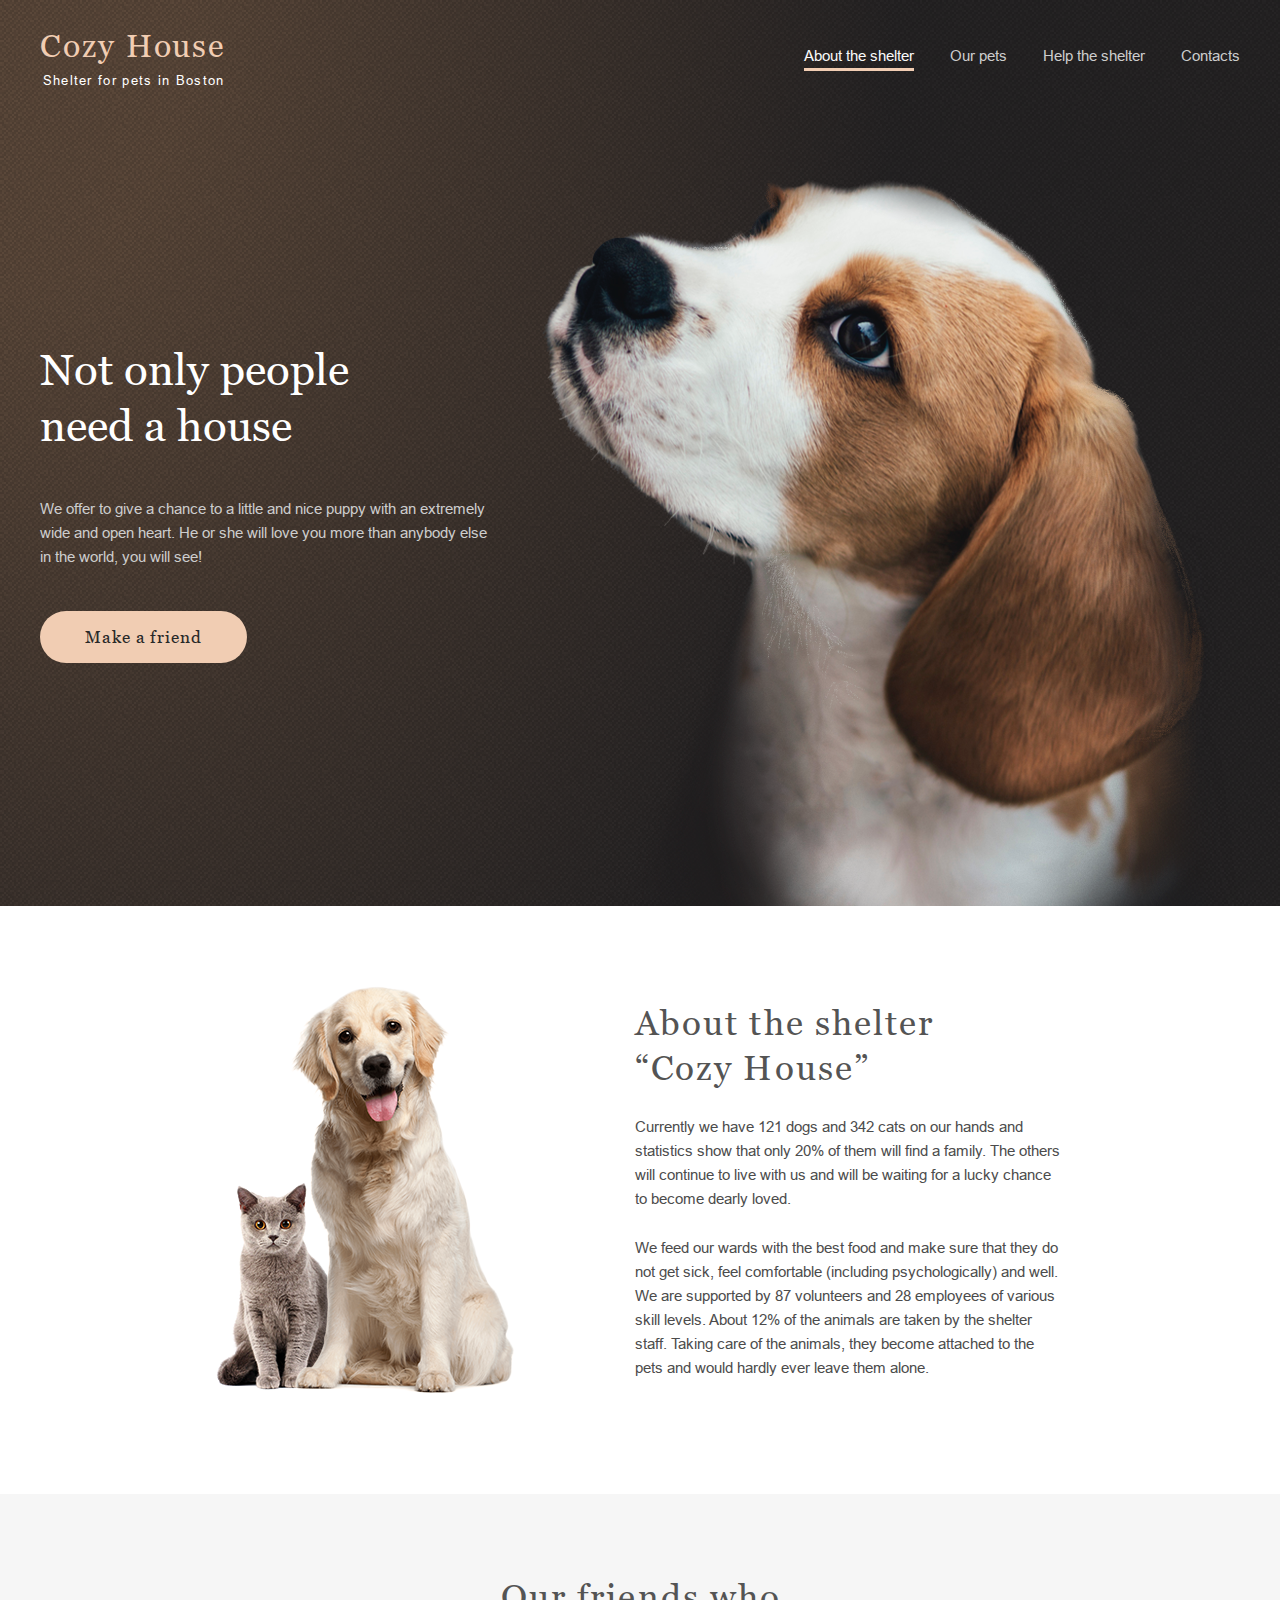
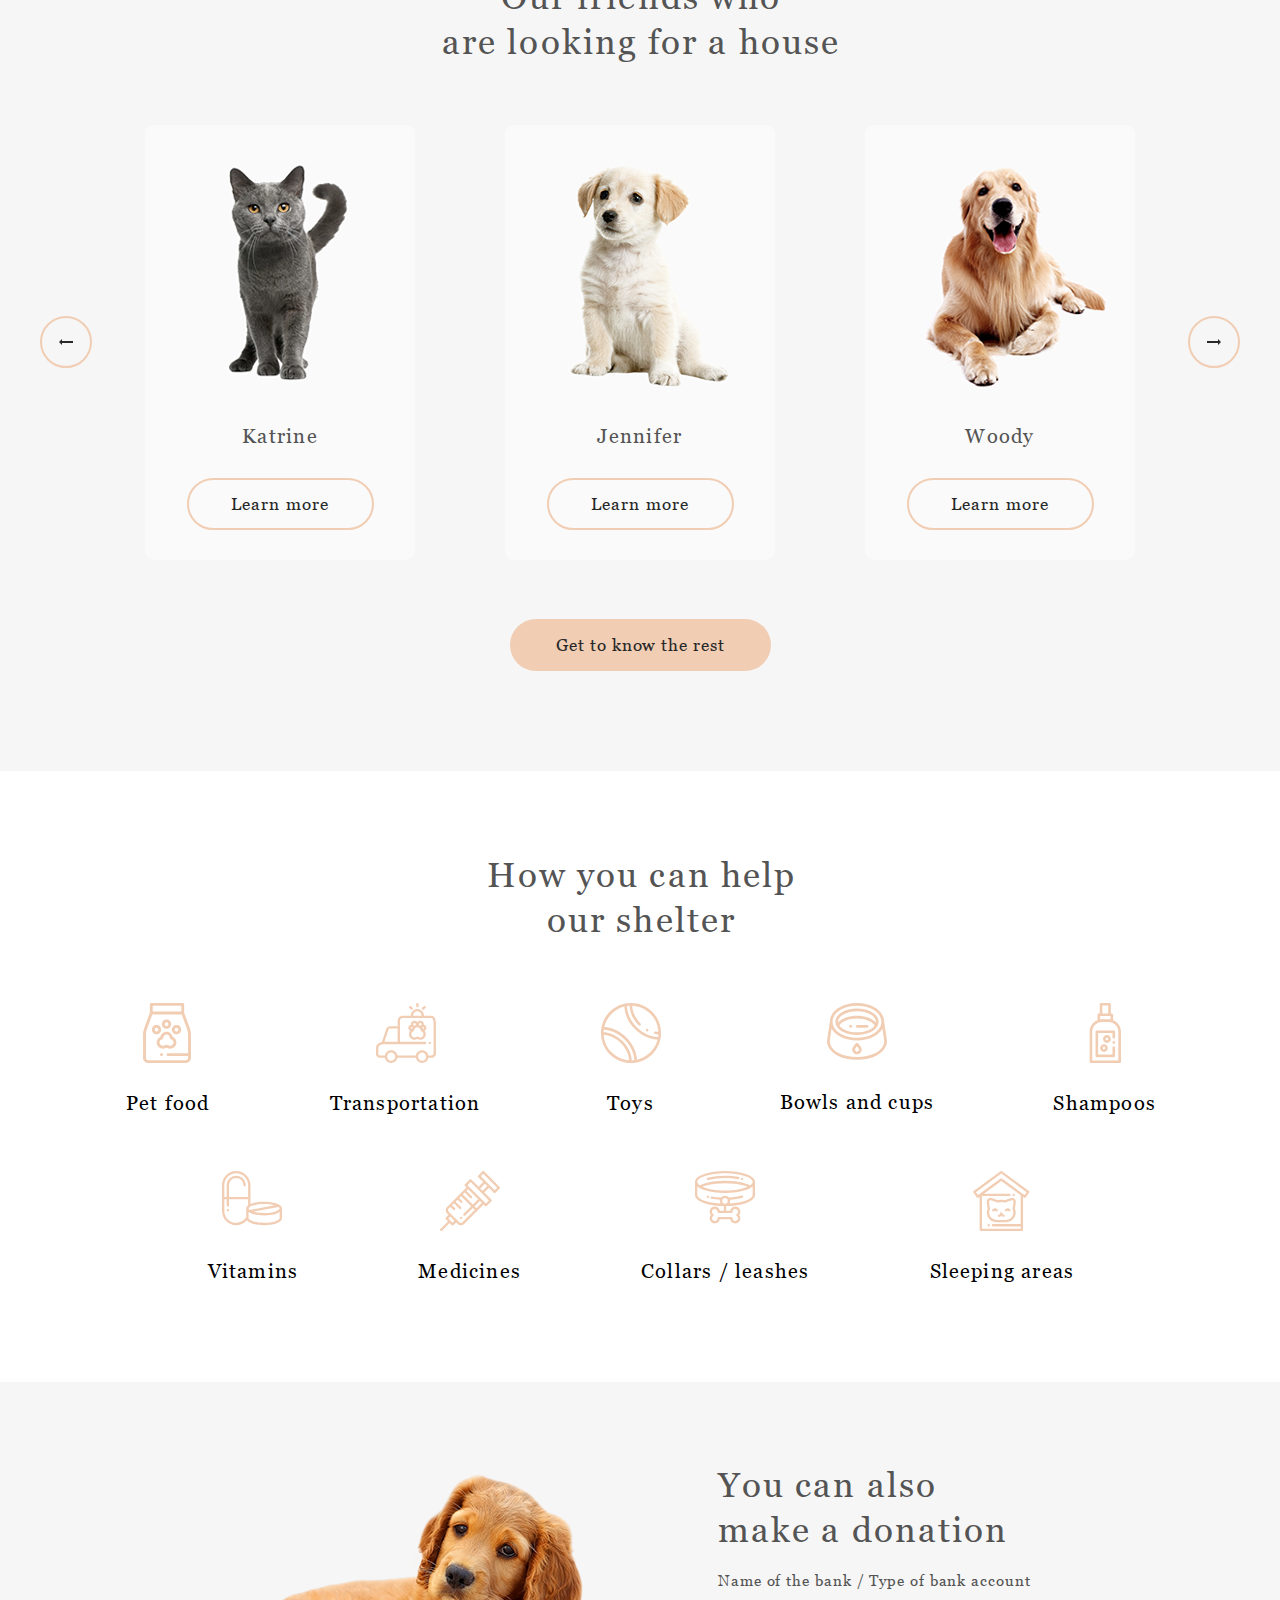
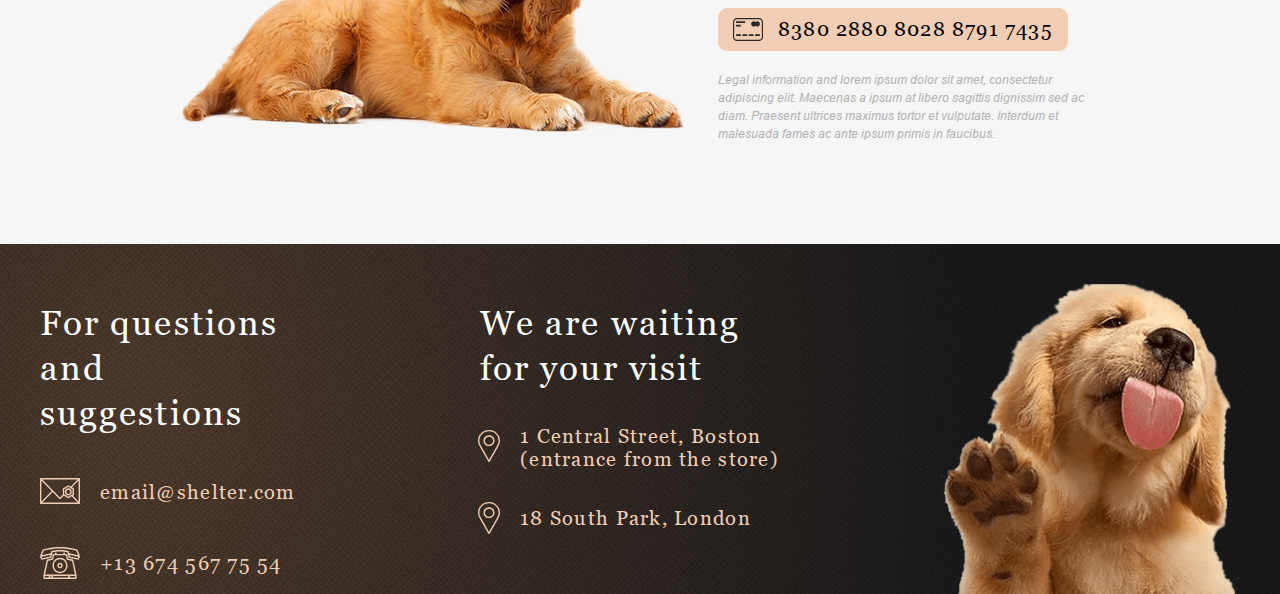
==== shelter/index.html @ 6c432275 "feat: add HTML and Css of two pages" ====
<!DOCTYPE html>
<html lang="en">

<head>
  <meta charset="UTF-8">
  <meta http-equiv="X-UA-Compatible" content="IE=edge">
  <meta name="viewport" content="width=device-width, initial-scale=1.0">
  <link rel="stylesheet" href="./assets/style/normalize.css">
  <link rel="stylesheet" href="./assets/style/style.css">
  <link rel="icon" href="./assets/image/favicon/mood.png">
  <title>Shelter</title>
</head>

<body class="body">
  <header class="header">
    <div class="header-top container">
      <div class="header-logo">
        <h1 class="header-logo__title">Cozy House</h1>
        <p class="header-logo__subtitle">Shelter for pets in Boston</p>
      </div>
      <nav class="navigate">
        <ul class="nav-list">
          <li class="nav-list__item nav-list__item_active"><a href="">About the shelter</a></li>
          <li class="nav-list__item"><a href="./pages/Pets/pets.html">Our pets</a></li>
          <li class="nav-list__item"><a href="#helpTheShelter">Help the shelter</a></li>
          <li class="nav-list__item"><a href="#contacts">Contacts</a></li>
        </ul>
      </nav>
    </div>
    <div class="header-bottom not-only container">
      <div class="not-only__column">
        <h2 class="not-only__title">Not only people need a house</h2>
        <p class="not-only__info">We offer to give a chance to a little and nice puppy with an extremely wide and
          open heart. He or she will love you more than anybody else in the world, you will see!</p>
        <a class="not-only__bnt btn" href="#ourPets">Make a friend</a>
      </div>
      <img class="not-only__img" src="./assets/image/mainPage/start-screen-puppy.png" alt="Сute pet">
    </div>
  </header>
  <main class="main">
    <section class="about" id="aboutTheShelter">
      <div class="about-row container">
        <img class="about__img" src="./assets/image/mainPage/about-pets.png" alt="About pets">
        <div class="about__column">
          <h2 class="about__title title">About the shelter “Cozy House”</h2>
          <p class="about__description">Currently we have 121 dogs and 342 cats on our hands and statistics show that
            only 20% of them will find a family. The others will continue to live with us and will be waiting for a
            lucky
            chance to become dearly loved.</p>
          <p class="about__description">We feed our wards with the best food and make sure that they do not get
            sick, feel comfortable (including psychologically) and well. We are supported by 87 volunteers and 28
            employees of various skill levels. About 12% of the animals are taken by the shelter staff. Taking care of
            the
            animals, they become attached to the pets and would hardly ever leave them alone.</p>
        </div>
      </div>

    </section>
    <section class="our-friends" id="ourPets">
      <div class="our-friends-row container">
        <h2 class="our-friends__title title">Our friends who<br> are looking for a house</h2>
        <button class="slide-prev slider-icon"></button>
        <button class="slide-next slider-icon"></button>
        <ul class="our-friends-list">
          <li class="our-friends-item">
            <img class="our-friends-item__img" src="./assets/image/mainPage/pets-katrine.png" alt="Katrine">
            <h3 class="our-friends-item__name">Katrine</h3>
            <button class="our-friends-btn button">Learn more</button>
          </li>
          <li class="our-friends-item">
            <img class="our-friends-item__img" src="./assets/image/mainPage/pets-jennifer.png" alt="Jennifer">
            <h3 class="our-friends-item__name">Jennifer</h3>
            <button class="our-friends-btn button">Learn more</button>
          </li>
          <li class="our-friends-item">
            <img class="our-friends-item__img" src="./assets/image/mainPage/pets-woody.png" alt="Woody">
            <h3 class="our-friends-item__name">Woody</h3>
            <button class="our-friends-btn button">Learn more</button>
          </li>
        </ul>
        <a href="./pages/Pets/pets.html" class="our-friends__more btn">Get to know the rest</a>
      </div>

    </section>
    <section class="help" id="helpTheShelter">
      <div class="help-row container">
        <h2 class="help__title title">How you can help<br>our shelter</h2>
        <ul class="help-list">
          <li class="help-list__item">
            <img class="help-item__img" src="./assets/image/mainPage/Vector.svg" alt="Pet food">
            <p class="help-item__subtitle">Pet food</p>
          </li>
          <li class="help-list__item">
            <img class="help-item__img" src="./assets/image/mainPage/transportation.svg" alt="Transportatio">
            <p class="help-item__subtitle">Transportation</p>
          </li>
          <li class="help-list__item">
            <img class="help-item__img" src="./assets/image/mainPage/toys.svg" alt="Toys">
            <p class="help-item__subtitle">Toys</p>
          </li>
          <li class="help-list__item">
            <img class="help-item__img" src="./assets/image/mainPage/bowls-and-cups.svg" alt="Bowls and cups">
            <p class="help-item__subtitle">Bowls and cups</p>
          </li>
          <li class="help-list__item">
            <img class="help-item__img" src="./assets/image/mainPage/shampoos.svg" alt="Shampoos">
            <p class="help-item__subtitle">Shampoos</p>
          </li>
          <li class="help-list__item">
            <img class="help-item__img" src="./assets/image/mainPage/vitamins.svg" alt="Vitamins">
            <p class="help-item__subtitle">Vitamins</p>
          </li>
          <li class="help-list__item">
            <img class="help-item__img" src="./assets/image/mainPage/medicines.svg" alt="Medicines">
            <p class="help-item__subtitle">Medicines</p>
          </li>
          <li class="help-list__item">
            <img class="help-item__img" src="./assets/image/mainPage/collars-or-leashes.svg" alt="Collars/leashes">
            <p class="help-item__subtitle">Collars / leashes</p>
          </li>
          <li class="help-list__item">
            <img class="help-item__img" src="./assets/image/mainPage/sleeping-area.svg" alt="Sleeping areas">
            <p class="help-item__subtitle">Sleeping areas</p>
          </li>
        </ul>
      </div>
    </section>

    <section class="in-addition">
      <div class="in-addition-row container">
        <img class="in-addition__img" src="./assets/image/mainPage/donation-dog.png" alt="donation-dog">
        <div class="in-addition__info">
          <h2 class="in-addition__title title">You can also make a donation</h2>
          <p class="in-addition__bank">Name of the bank / Type of bank account</p>
          <a class="in-addition__account" href="#">
            <p>8380 2880 8028 8791 7435</p>
          </a>
          <p class="in-addition__description">Legal information and lorem ipsum dolor sit amet, consectetur adipiscing
            elit. Maecenas a ipsum at libero sagittis dignissim sed ac diam. Praesent ultrices maximus tortor et
            vulputate. Interdum et malesuada fames ac ante ipsum primis in faucibus.</p>
        </div>
      </div>

    </section>
  </main>

  <footer class="footer" id="contacts">
    <div class="footer-row container">
      <div class="footer-connect">
        <h3 class="footer-connect__title title">For questions and suggestions</h3>
        <ul class="footer-connect-list">
          <li class="footer-connect__item item__email"><a class="footer-item__link"
              href="mailto:email@shelter.com"><span>email@shelter.com</span></a></li>
          <li class="footer-connect__item item__phone"><span><a class="footer-item__link" href="tel:+136745677554">+13
                674 567 75 54</a></span></li>
        </ul>
      </div>
      <div class="footer-adress">
        <h3 class="footer-adress__title title">We are waiting for your visit</h3>
        <ul class="footer-adress-list">
          <li class="footer-adress__item item__location1"><a class="footer-item__link" target="_blank"
              href="https://goo.gl/maps/pgcgBsENmw3ca4GA7"><span>1 Central Street, Boston (entrance from the
                store)</span></a></li>
          <li class="footer-adress__item item__location2"><a class="footer-item__link" target="_blank"
              href="https://goo.gl/maps/L9sHv5EYtVtk8thS8"><span>18 South
                Park, London</span></a></li>
        </ul>
      </div>
      <img class="footer-img" src="./assets/image/mainPage/footer-puppy.png" alt="footer-puppy">
    </div>

    <script src="./index.js"></script>

  </footer>

</body>

</html>
---- shelter/assets/style/style.css ----
@font-face {
  font-family: 'Arial';
  src: url('./../fonts/arial/Arial-ItalicMT.woff2') format('woff2'),
    url('./../fonts/arial/Arial-ItalicMT.woff') format('woff');
  font-weight: normal;
  font-style: italic;
}

@font-face {
  font-family: 'Arial';
  src: url('./../fonts/arial/ArialMT.woff2') format('woff2'),
    url('./../fonts/arial/ArialMT.woff') format('woff');
  font-weight: normal;
  font-style: normal;
}

@font-face {
  font-family: 'Georgia';
  src: url('./../fonts/georgia/Georgia-Italic.woff2') format('woff2'),
    url('./../fonts/georgia/Georgia-Italic.woff') format('woff');
  font-weight: normal;
  font-style: italic;
}

@font-face {
  font-family: 'Georgia';
  src: url('./../fonts/georgia/Georgia.woff2') format('woff2'),
    url('./../fonts/georgia/Georgia.woff') format('woff');
  font-weight: normal;
  font-style: normal;
}

:root {
  --color-primary: #F1CDB3;
  --color-primary-light: #FDDCC4;;
  --color-dark-s: #CDCDCD;
  --color-dark-m: #B2B2B2;
  --color-dark-l: #545454;
  --color-dark-xl: #4C4C4C;
  --color-dark-3xl: #292929;
  --color-light-l: #F6F6F6;
  --color-light-s: #FAFAFA;
  --color-light-xl: #FFFFFF;
}

html {
  scroll-behavior: smooth;
}

/* BODY ----------------------------------------------------------------------------------------*/

.body {
  min-height: 100vh;
  display: flex;
  flex-direction: column;
  font-family: 'Georgia';
  font-size: 0.938rem;
}

.container {
  max-width: 1280px;
  margin: 0 auto;
}

/* HEADER ----------------------------------------------------------------------------------------*/

.header {
  background: url('./../image/mainPage/noise_transparent@2x.png'),
    radial-gradient(100% 215.42% at 0% 0%, #5b483a 15%, #262425 70%);

}

.header-top {
  padding: 30px 40px;
  display: flex;
  justify-content: space-between;
  align-items: center;
}

.header-logo {
  display: flex;
  flex-direction: column;
  align-items: center;
}

.header-logo__title {
  color: var(--color-primary);
  font-size: 2rem;
  letter-spacing: 0.06em;
}

.header-logo__subtitle {
  color: var(--color-light-xl);
  font-family: 'Arial';
  font-size: 0.813rem;
  line-height: 0.94rem;
  letter-spacing: 0.1em;
  margin-top: 11px;
  margin-left: 2px;
}

/* NAVIGATE ----------------------------------------------------------------------------------------*/

.nav-list {
  display: flex;
}

.nav-list__item {
  margin-top: -8px;
  font-family: 'Arial';
  margin-left: 36px;
}
.nav-list__item:first-child {
  margin-left: 0;
}

.nav-list__item a{
  padding: 8px 0 4px;
  cursor: pointer;
  color: var(--color-dark-s);
  transition: all 0.1s ease;
}

.nav-list__item a:hover{
  color: var(--color-light-s);
}
.nav-list__item a:active{
  color: var(--color-light-s);
  border-bottom: 3px solid var(--color-primary);
}

.nav-list__item_active a{
  cursor: default;
  color: var(--color-light-s);
  border-bottom: 3px solid var(--color-primary);
}

/* NOT ONLY --------------------------------------------------------------------- */

.header-bottom {
  display: flex;
  justify-content: space-between;
  margin-top: 60px;
  padding: 0 40px;
}

.not-only__column {
  margin-top: 164px;
}

.not-only__title {
  max-width: 310px;
  font-size: 2.75rem;
  line-height: 3.5rem;
  color: var(--color-light-xl);
}

.not-only__info {
  margin-top: 43px;
  max-width: 460px;
  font-family: 'Arial';
  font-size: 15px;
  line-height: 1.5rem;
  color: var(--color-dark-s);
}

.not-only__bnt {
  margin-top: 42px;
  width: 207px;
  height: 52px;
}

.btn {
  display: flex;
  justify-content: center;
  align-items: center;
  background: var(--color-primary);
  border-radius: 6.25rem;
  font-size: 1.063rem;
  line-height: 1.25rem;
  letter-spacing: 0.06rem;
  color: var(--color-dark-3xl);
  transition: all 0.5s ease;
}

.btn:hover{
  background: var(--color-primary-light);
}


.not-only__img {
  width: 58.2%;
  height: 100%;
}

/* MAIN ----------------------------------------------------------------------------------------*/

.main {
  flex: 1 1 auto;
}

/* ABOUT ----------------------------------------------------------------------------------------*/

.about-row{
  display: flex;
  justify-content: space-between;
  padding: 80px 215px 100px;
}

.about__img {
  height: 100%;
}

.about__title {
  margin-top: 15px;
  max-width: 370px;
}

.title {
  font-size: 2.188rem;
  line-height: 2.8rem;
  letter-spacing: 0.13rem;
  color: #545454;
}

.about__description {
  margin-top: 24px;
  max-width: 430px;
  font-family: 'Arial';
  line-height: 1.5rem;
  margin-bottom: 25px;
  color: var(--color-dark-xl);
}

.about__description:last-child {
  margin-bottom: 0;
}

/* OUR-FRIENDS ----------------------------------------------------------------------------------------*/

.our-friends {
  background-color: var(--color-light-l);
  padding-bottom: 100px;
}

.our-friends-row {
  position: relative;
}

.our-friends__title {
  text-align: center;
  max-width: 404px;
  margin: 0 auto;
  padding-top: 81px;
  padding-left: 2px;
}

.slider-icon {
  position: absolute;
  top: 54.3%;
  border: 2px solid var(--color-primary);
  border-radius: 100px;
  background-color: transparent;
  width: 52px;
  height: 52px;
  transition: all 0.3s ease;
}

.slider-icon:hover {
  border: 2px solid var(--color-primary-light);;
  background-color: var(--color-primary-light);
}

.slide-prev::before,
.slide-next::before {
  content: "";
  position: absolute;
  top: 21px;
  left: 17px;
  width: 14px;
  height: 6px;
  background-image: url("./../image/mainPage/Arrow.svg");
}

.slide-prev::before{
  transform: rotate(180deg);
}

.slide-prev {
  left: 40px;
}

.slide-next {
  right: 40px;
}

.our-friends-list {
  display: flex;
  justify-content: space-between;
  padding: 0 145px;
  margin-top: 60px;
}

.our-friends-item {
  display: flex;
  flex-direction: column;
  align-items: center;
  justify-content: space-between;
  padding-bottom: 30px;
  width: 270px;
  height: 435px;
  background-color: var(--color-light-s);
  border-radius: 9px;
  cursor: pointer;
}

.our-friends-item:hover{
  background-color: var(--color-light-xl);
  box-shadow: 0px 2px 35px 14px rgba(13, 13, 13, 0.04);
}

.our-friends-item:hover .our-friends-btn {
  background-color: var(--color-primary-light);
  border: 2px solid var(--color-primary-light);
}

.our-friends-item__name {
  margin: 30px 0 31px 0;
  font-size: 1.25rem;
  line-height: 1.4rem;
  letter-spacing: 0.08rem;
  color: var(--color-dark-l);
}

.our-friends-btn {
  width: 187px;
  height: 52px;
  font-size: 1.063rem;
  line-height: 1.4rem;
  background-color: var(--color-light-s);
  border-radius: 6.25rem;
  letter-spacing: 0.06em;
  border: 2px solid var(--color-primary);
  color: #292929;
  transition: all 0.5s ease;
}

.our-friends__more {
  width: 261px;
  height: 52px;
  padding-left: 1px;
  margin: 59px auto 0;
}

/* HELP ----------------------------------------------------------------------------------------*/

.help {
  padding: 82px 0 98px;
}
.help-row {
  display: flex;
  flex-direction: column;
  align-items: center;
}
.help__title {
  padding-left: 3px;
  text-align: center;
}

.help-list {
  margin-top: 60px;
  max-width: 1032px;
  height: 281px;
  display: flex;
  flex-wrap: wrap;
  justify-content: center;
  row-gap: 55px;
  column-gap: 120px;
}

.help-list__item {
  display: flex;
  flex-direction: column;
  align-items: center;
}

.help-item__subtitle {
  margin-top: 31px;
  font-size: 1.25rem;
  line-height: 1.15rem;
  letter-spacing: 0.06em;
}

.help-list__item:nth-child(1) .help-item__subtitle {
  padding-left: 2px;
}
.help-list__item:nth-child(4) .help-item__subtitle {
  margin-left: -1px;
  margin-top: 33px;
}
.help-list__item:nth-child(5) .help-item__subtitle {
  margin-left: -1px;
}
.help-list__item:nth-child(6) .help-item__subtitle {
  padding-left: 2px;
  margin-top: 36px;
}
.help-list__item:nth-child(8) .help-item__subtitle {
  padding-left: 0px;
  margin-top: 38px;
}

/* IN-ADDITION ----------------------------------------------------------------------------------------*/

.in-addition {
  background-color: #F6F6F6;
}

.in-addition-row{
  display: flex;
  justify-content: space-between;
  padding: 81px 182px 101px;
}

.in-addition__img {
  width: 505px;
  height: 261px;
  margin-top: 10px;
}

.in-addition__info {
  max-width: 380px;
  color: var(--color-dark-l);
}

.in-addition__title {
  max-width: 300px;
  line-height: 2.81rem;
  margin-bottom: 20px;
}

.in-addition__bank {
  line-height: 1.04rem;
  letter-spacing: 0.057rem;
  margin-bottom: 19px;
}

.in-addition__account {
  position: relative;
  display: inline-block;
  padding: 10px 15px 10px 60px;
  background-color: var(--color-primary);
  font-size: 1.25rem;
  line-height: 1.45rem;
  letter-spacing: 0.075rem;
  border-radius: 0.563rem;
  margin-bottom: 20px;
}

.in-addition__account::before{
  content: "";
  position: absolute;
  top: 10px;
  left: 15px;
  width: 30px;
  height: 23px;
  background-image: url("./../image/mainPage/credit-card.svg");
}

.in-addition__description {
  color: var(--color-dark-m);
  font-family: 'Arial';
  font-style: italic;
  font-size: 0.75rem;
  line-height: 1.125rem;
}

/* FOOTER ----------------------------------------------------------------------------------------*/

.footer {
  background: url('./../image/mainPage/noise_transparent@2x.png'), radial-gradient(110.57% 538.64% at 10.73% 50%, #513D2F 0%, #1A1A1C 60%), #211F20;
}

.footer-row {
  display: flex;
  justify-content: space-between;
  padding: 40px 40px 0 40px;
}

.footer-connect {
  padding-top: 17px;
}

.footer-connect__title{
  max-width: 278px;
  color: var(--color-light-xl);
}

.footer-connect-list{
  margin-top: 45px;
}
.footer-connect__item{
  margin-bottom: 48px;
}
.footer-connect__item:last-child{
  margin-bottom: 0px;
}
.footer-item__link{
  font-size: 1.25rem;
  line-height: 115%;
  line-height: 1.438rem;
  letter-spacing: 0.08rem;
  color: var(--color-primary);
}
.item__email a,
.item__phone a{
  position: relative;
  padding-left: 60px;
  margin-bottom: 45px;
}

.item__email a::before,
.item__phone a::before {
  content: "";
  position: absolute;
  width: 40px;
}

.item__email a::before{
  top: -3px;
  left: 0;
  background-image: url("./../image/mainPage/mail.svg");
  height: 26px;
}
.item__phone a::before{
  top: -5px;
  left: 0;
  background-image: url("./../image/mainPage/phone.svg");
  height: 32px;
}

.footer-adress {
  padding-left: 4px;
  padding-top: 17px;
}

.footer-adress__title{
  color: var(--color-light-xl);
  max-width: 270px;
}

.footer-adress-list{
  margin-top: 34px;
}

.footer-adress-list li {
  margin-bottom: 36px;
}

.footer-adress-list li:last-child {
  margin-bottom: 0px;
}

.footer-adress__item a{
  position: relative;
}

.footer-adress__item a span{
  display: inline-block;
  max-width: 302px;
  padding-left: 40px;
}

.item__location1 a::before,
.item__location2 a::before {
  content: "";
  position: absolute;
  background-image: url("./../image/mainPage/pin.svg");
  width: 22px;
  height: 32px;
}

.item__location1 a::before{
  top: -18px;
  left: -2px;
}
.item__location2 a::before{
  top: -5px;
  left: -2px;
}
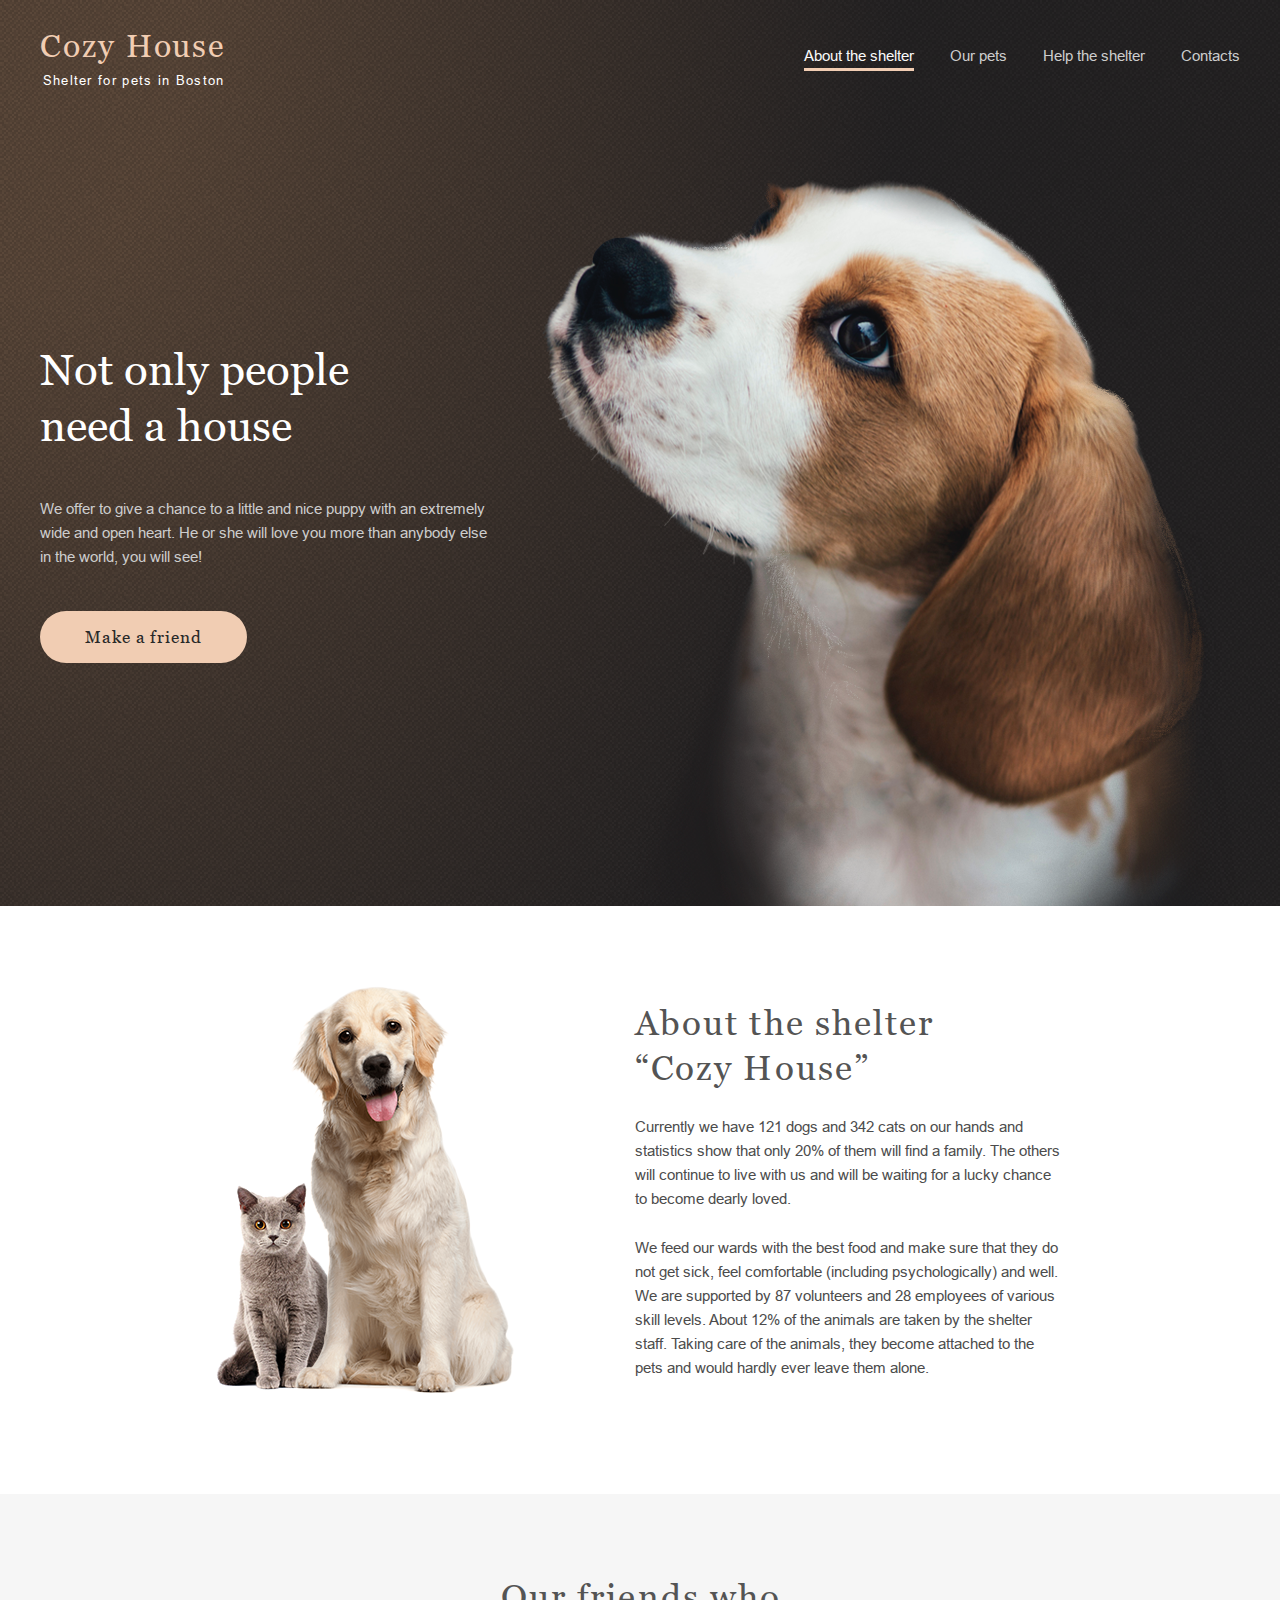
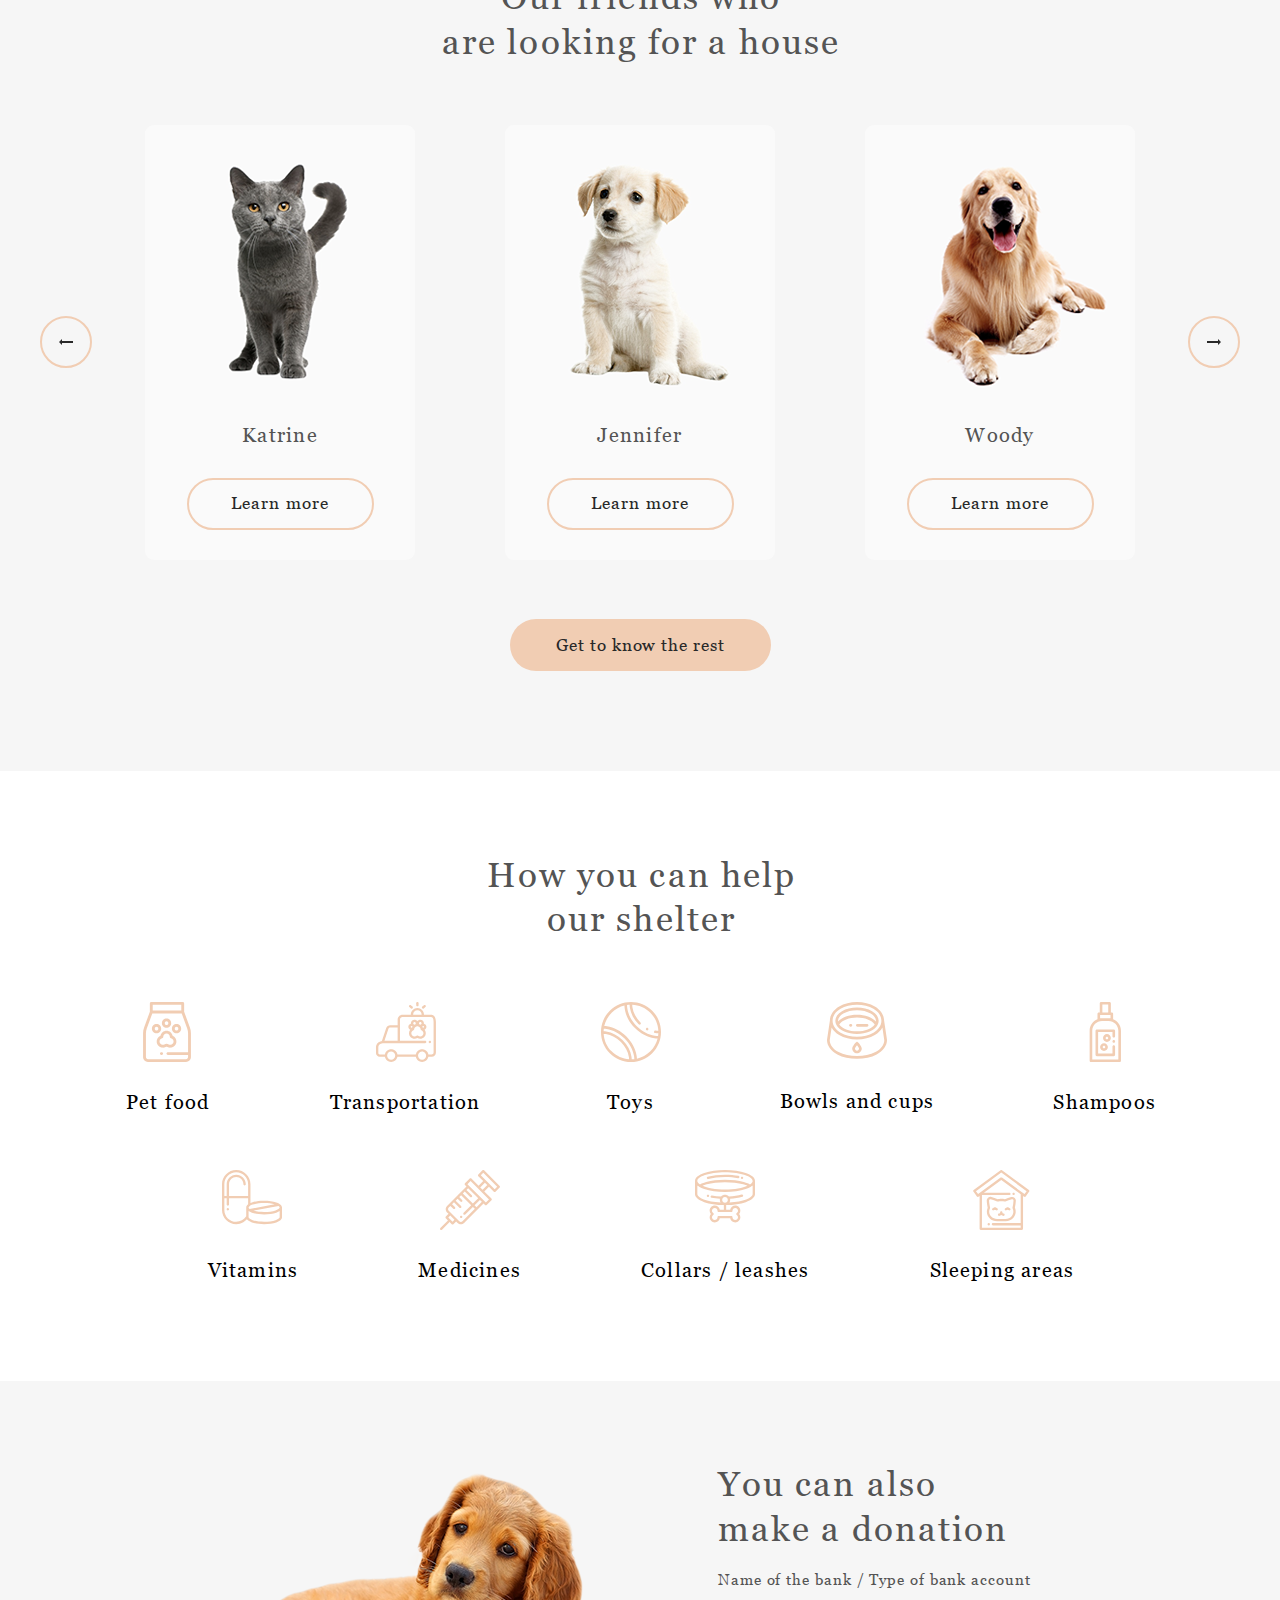
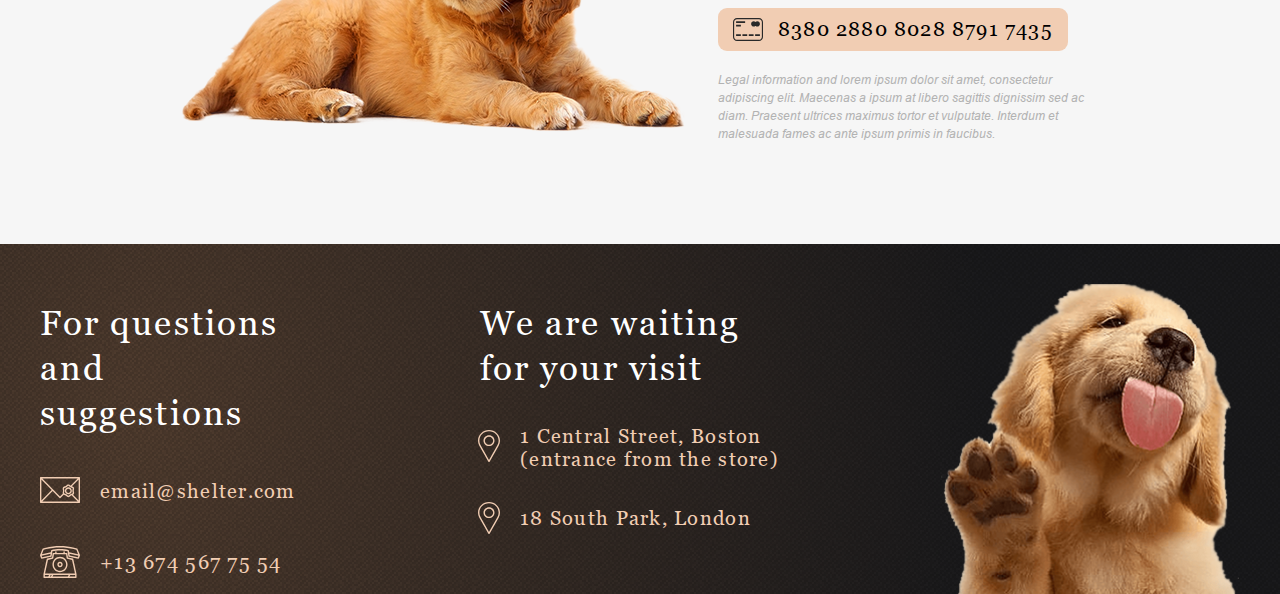
==== commit 98135fce: "fix: correct img, create img adaptive" ====
--- a/shelter/index.html
+++ b/shelter/index.html
@@ -34,13 +34,17 @@
           open heart. He or she will love you more than anybody else in the world, you will see!</p>
         <a class="not-only__bnt btn" href="#ourPets">Make a friend</a>
       </div>
-      <img class="not-only__img" src="./assets/image/mainPage/start-screen-puppy.png" alt="Сute pet">
+      <div class="not-only__img">
+        <img src="./assets/image/mainPage/start-screen-puppy.png" alt="Сute pet">
+      </div>
     </div>
   </header>
   <main class="main">
     <section class="about" id="aboutTheShelter">
       <div class="about-row container">
-        <img class="about__img" src="./assets/image/mainPage/about-pets.png" alt="About pets">
+        <div class="about__img">
+          <img src="./assets/image/mainPage/about-pets.png" alt="About pets">
+        </div>
         <div class="about__column">
           <h2 class="about__title title">About the shelter “Cozy House”</h2>
           <p class="about__description">Currently we have 121 dogs and 342 cats on our hands and statistics show that
@@ -63,17 +67,23 @@
         <button class="slide-next slider-icon"></button>
         <ul class="our-friends-list">
           <li class="our-friends-item">
-            <img class="our-friends-item__img" src="./assets/image/mainPage/pets-katrine.png" alt="Katrine">
+            <div class="our-friends-item__img">
+              <img src="./assets/image/mainPage/pets-katrine.png" alt="Katrine">
+            </div>
             <h3 class="our-friends-item__name">Katrine</h3>
             <button class="our-friends-btn button">Learn more</button>
           </li>
           <li class="our-friends-item">
-            <img class="our-friends-item__img" src="./assets/image/mainPage/pets-jennifer.png" alt="Jennifer">
+            <div class="our-friends-item__img">
+              <img src="./assets/image/mainPage/pets-jennifer.png" alt="Jennifer">
+            </div>
             <h3 class="our-friends-item__name">Jennifer</h3>
             <button class="our-friends-btn button">Learn more</button>
           </li>
           <li class="our-friends-item">
-            <img class="our-friends-item__img" src="./assets/image/mainPage/pets-woody.png" alt="Woody">
+            <div class="our-friends-item__img">
+              <img src="./assets/image/mainPage/pets-woody.png" alt="Woody">
+            </div>
             <h3 class="our-friends-item__name">Woody</h3>
             <button class="our-friends-btn button">Learn more</button>
           </li>
@@ -128,7 +138,9 @@
 
     <section class="in-addition">
       <div class="in-addition-row container">
-        <img class="in-addition__img" src="./assets/image/mainPage/donation-dog.png" alt="donation-dog">
+        <div class="in-addition__img">
+          <img src="./assets/image/mainPage/donation-dog.png" alt="donation-dog">
+        </div>
         <div class="in-addition__info">
           <h2 class="in-addition__title title">You can also make a donation</h2>
           <p class="in-addition__bank">Name of the bank / Type of bank account</p>
@@ -166,7 +178,9 @@
                 Park, London</span></a></li>
         </ul>
       </div>
-      <img class="footer-img" src="./assets/image/mainPage/footer-puppy.png" alt="footer-puppy">
+      <div class="footer-img">
+        <img src="./assets/image/mainPage/footer-puppy.png" alt="footer-puppy">
+      </div>
     </div>
 
     <script src="./index.js"></script>
@@ -175,4 +189,4 @@
 
 </body>
 
-</html>+</html>
--- a/shelter/assets/style/style.css
+++ b/shelter/assets/style/style.css
@@ -32,7 +32,8 @@
 
 :root {
   --color-primary: #F1CDB3;
-  --color-primary-light: #FDDCC4;;
+  --color-primary-light: #FDDCC4;
+  ;
   --color-dark-s: #CDCDCD;
   --color-dark-m: #B2B2B2;
   --color-dark-l: #545454;
@@ -110,26 +111,28 @@
   font-family: 'Arial';
   margin-left: 36px;
 }
+
 .nav-list__item:first-child {
   margin-left: 0;
 }
 
-.nav-list__item a{
+.nav-list__item a {
   padding: 8px 0 4px;
   cursor: pointer;
   color: var(--color-dark-s);
   transition: all 0.1s ease;
 }
 
-.nav-list__item a:hover{
+.nav-list__item a:hover {
   color: var(--color-light-s);
 }
-.nav-list__item a:active{
+
+.nav-list__item a:active {
   color: var(--color-light-s);
   border-bottom: 3px solid var(--color-primary);
 }
 
-.nav-list__item_active a{
+.nav-list__item_active a {
   cursor: default;
   color: var(--color-light-s);
   border-bottom: 3px solid var(--color-primary);
@@ -183,15 +186,25 @@
   transition: all 0.5s ease;
 }
 
-.btn:hover{
+.btn:hover {
   background: var(--color-primary-light);
 }
 
-
 .not-only__img {
+  max-width: 698px;
+  max-height: 728px;
+}
+
+.not-only__img img {
+  width: 100%;
+  height: 100%;
+  object-fit: contain;
+}
+
+/* .not-only__img {
   width: 58.2%;
   height: 100%;
-}
+} */
 
 /* MAIN ----------------------------------------------------------------------------------------*/
 
@@ -201,15 +214,26 @@
 
 /* ABOUT ----------------------------------------------------------------------------------------*/
 
-.about-row{
+.about-row {
   display: flex;
   justify-content: space-between;
   padding: 80px 215px 100px;
 }
 
 .about__img {
+  max-width: 300px;
+  max-height: 408px;
+}
+
+.about__img img {
+  width: 100%;
   height: 100%;
-}
+  object-fit: contain;
+}
+
+/* .about__img {
+  height: 100%;
+} */
 
 .about__title {
   margin-top: 15px;
@@ -267,7 +291,8 @@
 }
 
 .slider-icon:hover {
-  border: 2px solid var(--color-primary-light);;
+  border: 2px solid var(--color-primary-light);
+  ;
   background-color: var(--color-primary-light);
 }
 
@@ -282,7 +307,7 @@
   background-image: url("./../image/mainPage/Arrow.svg");
 }
 
-.slide-prev::before{
+.slide-prev::before {
   transform: rotate(180deg);
 }
 
@@ -314,7 +339,7 @@
   cursor: pointer;
 }
 
-.our-friends-item:hover{
+.our-friends-item:hover {
   background-color: var(--color-light-xl);
   box-shadow: 0px 2px 35px 14px rgba(13, 13, 13, 0.04);
 }
@@ -322,6 +347,19 @@
 .our-friends-item:hover .our-friends-btn {
   background-color: var(--color-primary-light);
   border: 2px solid var(--color-primary-light);
+}
+
+.our-friends-item__img{
+  overflow: hidden;
+  width: 270px;
+  height: 270px;
+  border-radius: 9px 9px 0px 0px;
+}
+
+.our-friends-item__img img{
+  object-fit: cover;
+  width: 100%;
+  height: 100%;
 }
 
 .our-friends-item__name {
@@ -357,11 +395,13 @@
 .help {
   padding: 82px 0 98px;
 }
+
 .help-row {
   display: flex;
   flex-direction: column;
   align-items: center;
 }
+
 .help__title {
   padding-left: 3px;
   text-align: center;
@@ -394,17 +434,21 @@
 .help-list__item:nth-child(1) .help-item__subtitle {
   padding-left: 2px;
 }
+
 .help-list__item:nth-child(4) .help-item__subtitle {
   margin-left: -1px;
   margin-top: 33px;
 }
+
 .help-list__item:nth-child(5) .help-item__subtitle {
   margin-left: -1px;
 }
+
 .help-list__item:nth-child(6) .help-item__subtitle {
   padding-left: 2px;
   margin-top: 36px;
 }
+
 .help-list__item:nth-child(8) .help-item__subtitle {
   padding-left: 0px;
   margin-top: 38px;
@@ -416,16 +460,22 @@
   background-color: #F6F6F6;
 }
 
-.in-addition-row{
+.in-addition-row {
   display: flex;
   justify-content: space-between;
   padding: 81px 182px 101px;
 }
 
 .in-addition__img {
-  width: 505px;
-  height: 261px;
+  max-width: 505px;
+  max-height: 261px;
   margin-top: 10px;
+}
+
+.in-addition__img img {
+  width: 100%;
+  height: 100%;
+  object-fit: contain;
 }
 
 .in-addition__info {
@@ -457,7 +507,7 @@
   margin-bottom: 20px;
 }
 
-.in-addition__account::before{
+.in-addition__account::before {
   content: "";
   position: absolute;
   top: 10px;
@@ -491,29 +541,33 @@
   padding-top: 17px;
 }
 
-.footer-connect__title{
+.footer-connect__title {
   max-width: 278px;
   color: var(--color-light-xl);
 }
 
-.footer-connect-list{
+.footer-connect-list {
   margin-top: 45px;
 }
-.footer-connect__item{
+
+.footer-connect__item {
   margin-bottom: 48px;
 }
-.footer-connect__item:last-child{
+
+.footer-connect__item:last-child {
   margin-bottom: 0px;
 }
-.footer-item__link{
+
+.footer-item__link {
   font-size: 1.25rem;
   line-height: 115%;
   line-height: 1.438rem;
   letter-spacing: 0.08rem;
   color: var(--color-primary);
 }
+
 .item__email a,
-.item__phone a{
+.item__phone a {
   position: relative;
   padding-left: 60px;
   margin-bottom: 45px;
@@ -526,13 +580,14 @@
   width: 40px;
 }
 
-.item__email a::before{
+.item__email a::before {
   top: -3px;
   left: 0;
   background-image: url("./../image/mainPage/mail.svg");
   height: 26px;
 }
-.item__phone a::before{
+
+.item__phone a::before {
   top: -5px;
   left: 0;
   background-image: url("./../image/mainPage/phone.svg");
@@ -544,12 +599,12 @@
   padding-top: 17px;
 }
 
-.footer-adress__title{
+.footer-adress__title {
   color: var(--color-light-xl);
   max-width: 270px;
 }
 
-.footer-adress-list{
+.footer-adress-list {
   margin-top: 34px;
 }
 
@@ -561,11 +616,11 @@
   margin-bottom: 0px;
 }
 
-.footer-adress__item a{
+.footer-adress__item a {
   position: relative;
 }
 
-.footer-adress__item a span{
+.footer-adress__item a span {
   display: inline-block;
   max-width: 302px;
   padding-left: 40px;
@@ -580,12 +635,23 @@
   height: 32px;
 }
 
-.item__location1 a::before{
+.item__location1 a::before {
   top: -18px;
   left: -2px;
 }
-.item__location2 a::before{
+
+.item__location2 a::before {
   top: -5px;
   left: -2px;
 }
 
+.footer-img {
+  max-width: 300px;
+  max-height: 310px;
+}
+
+.footer-img img {
+  width: 100%;
+  height: 100%;
+  object-fit: contain;
+}
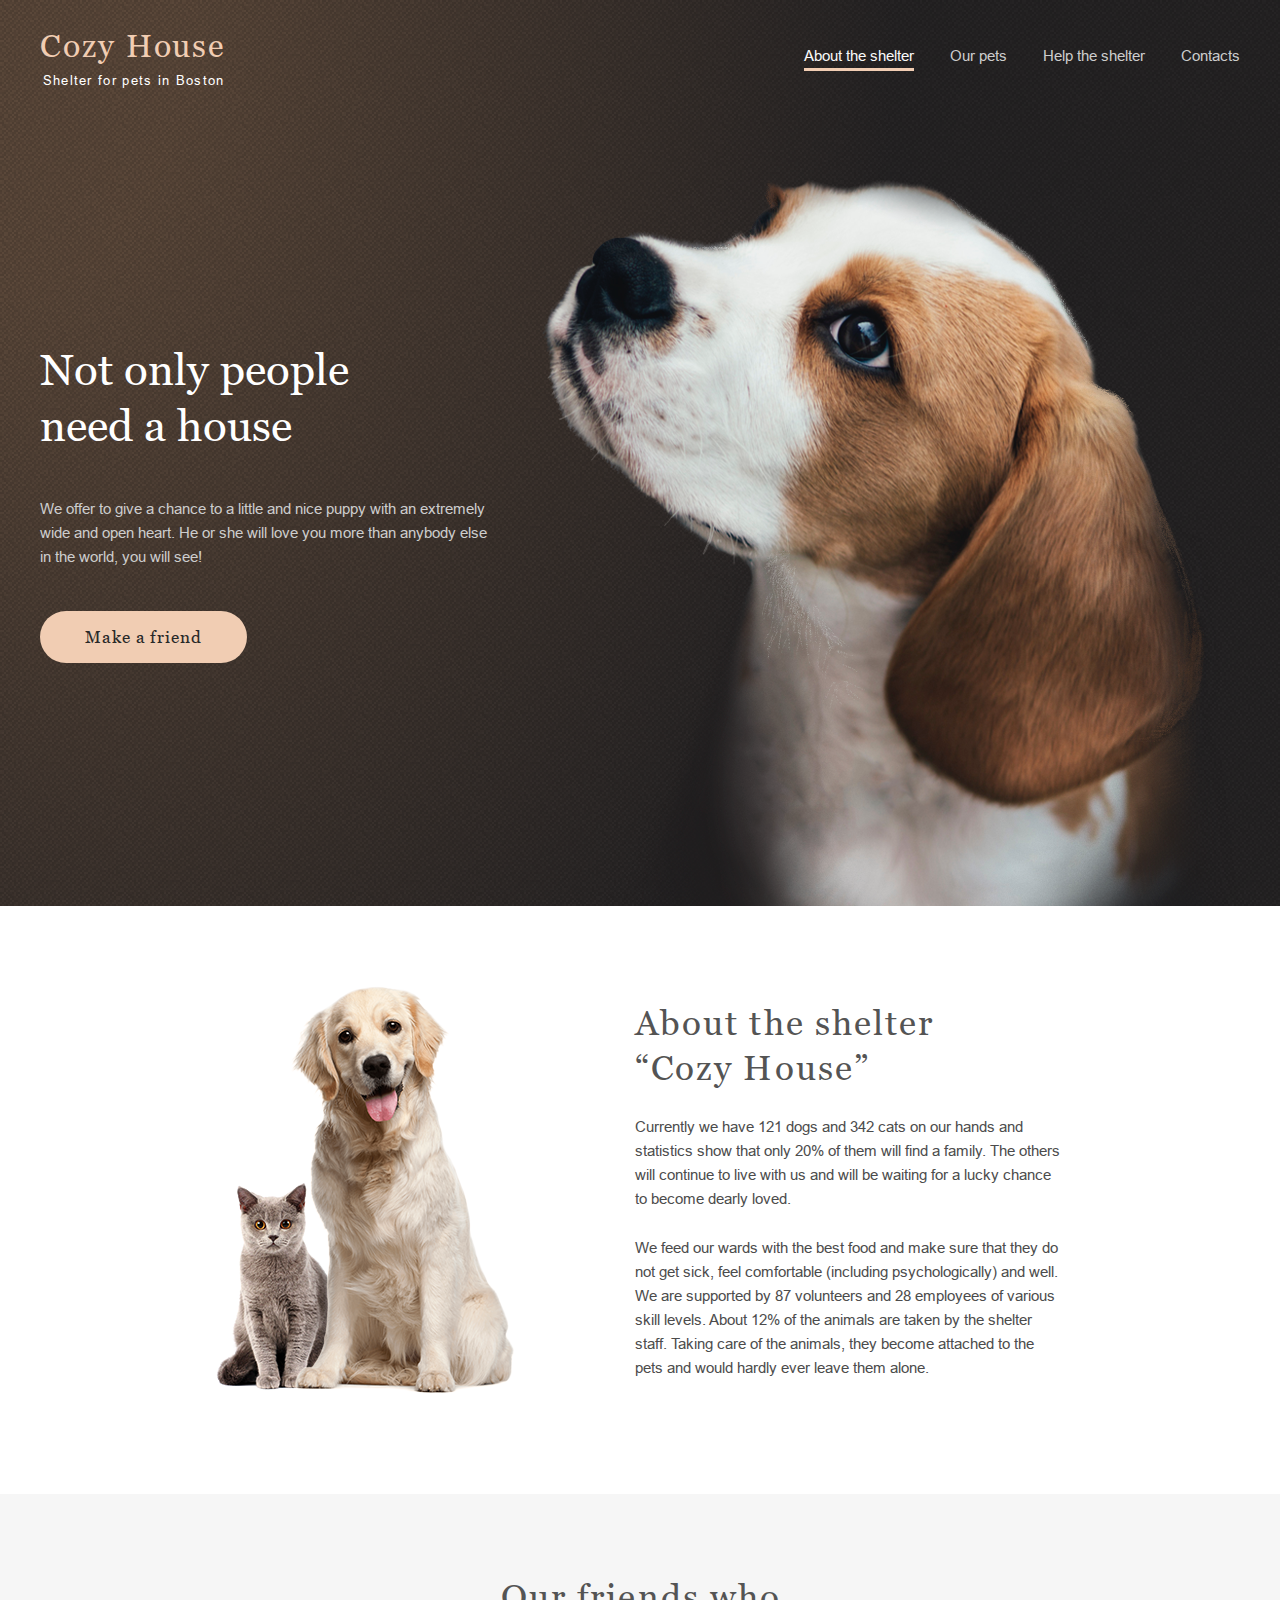
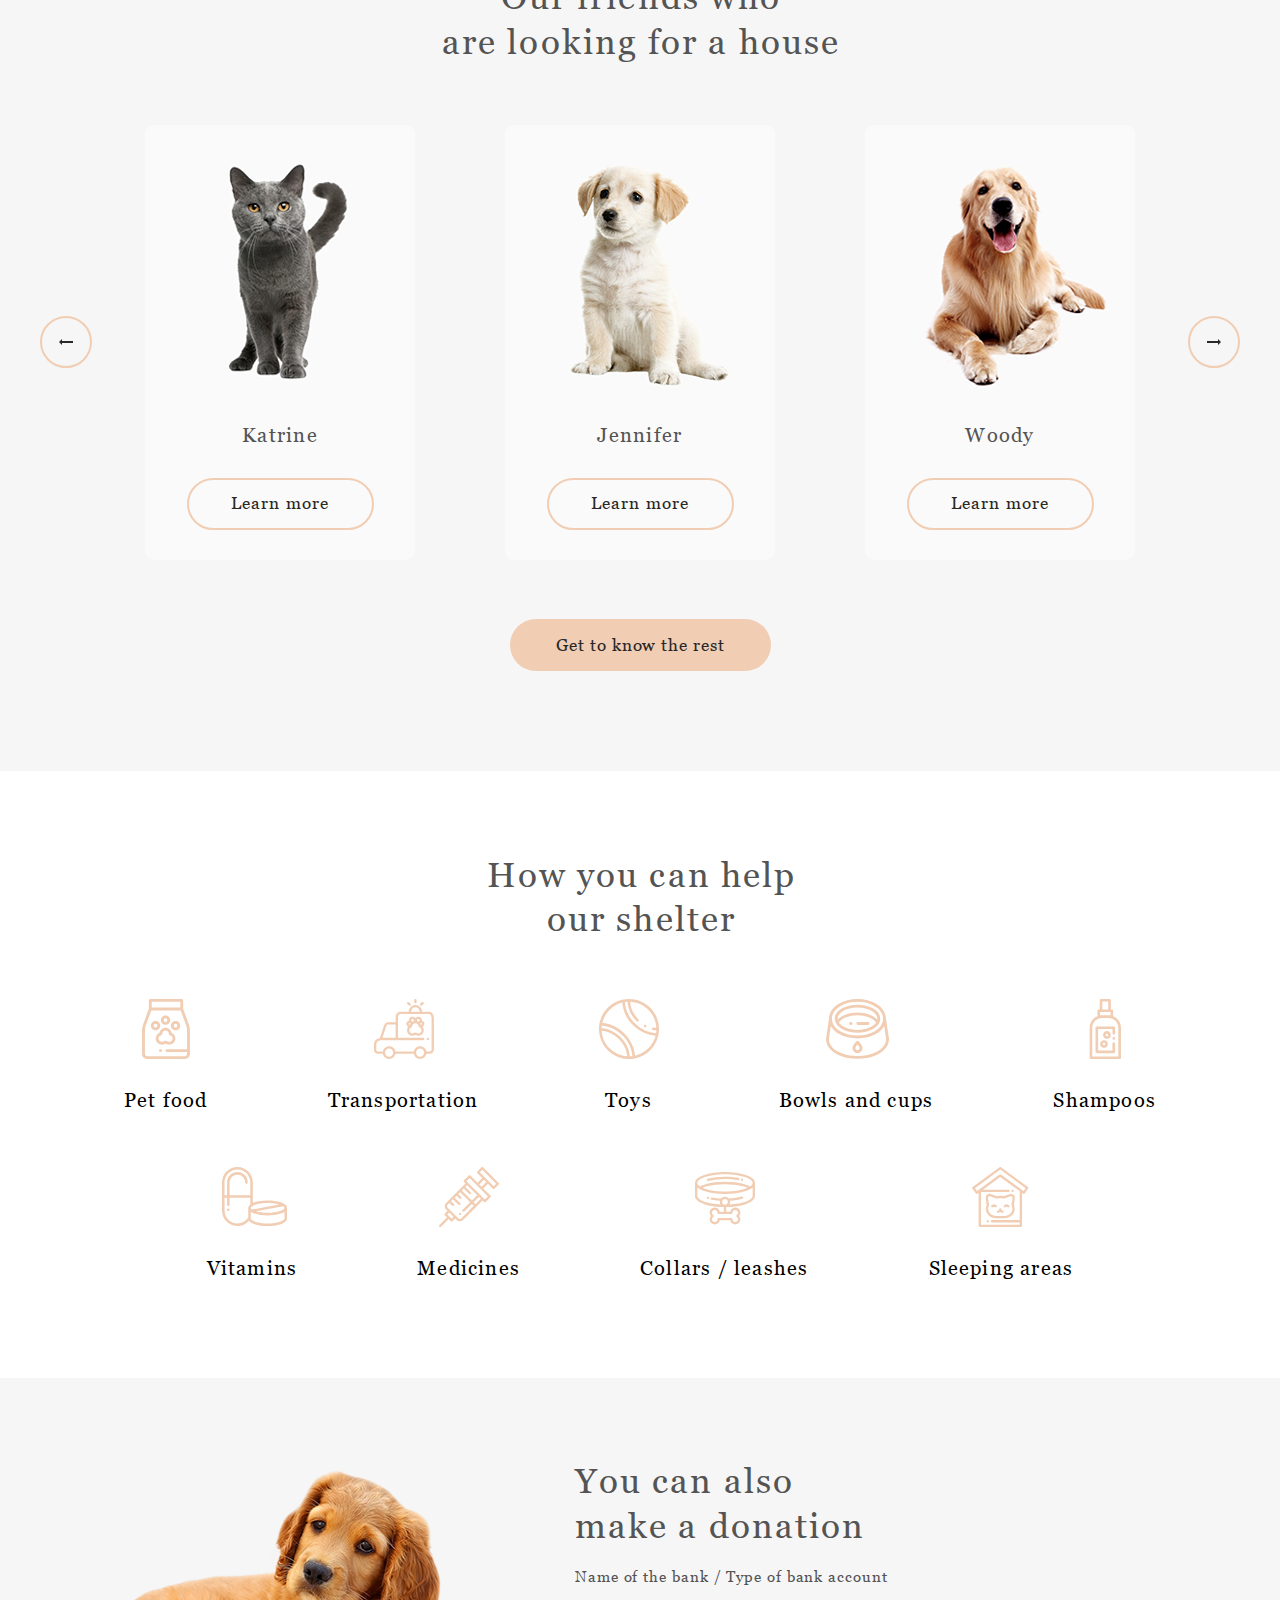
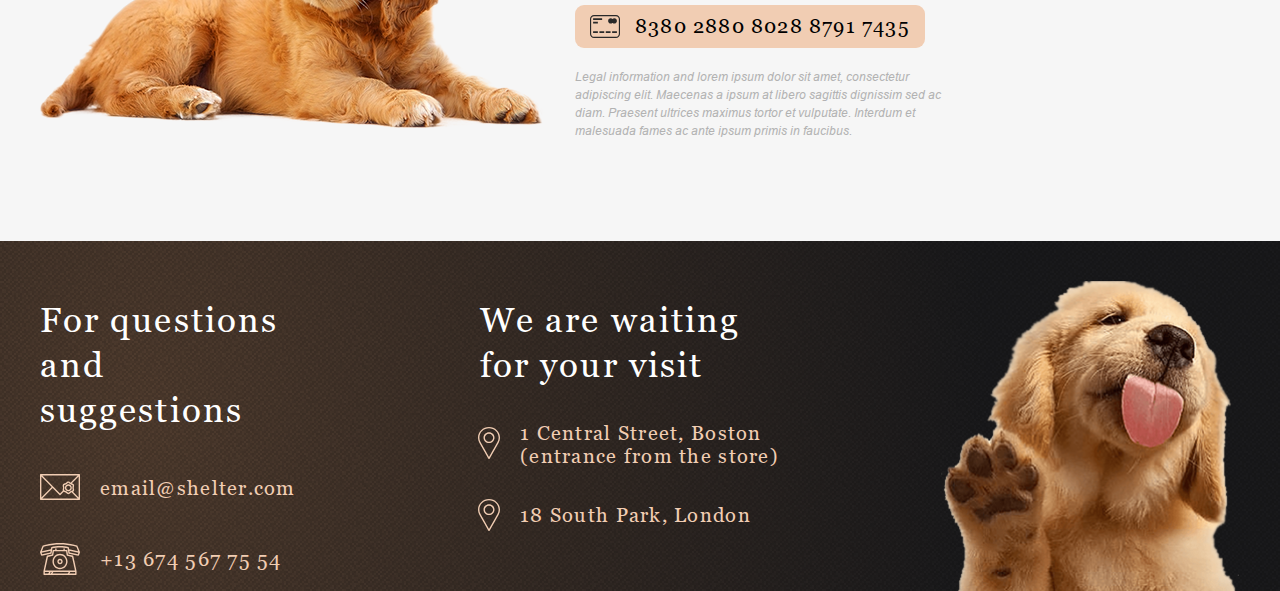
==== commit d5de4adc: "feat: create adaptive for Main-page" ====
--- a/shelter/index.html
+++ b/shelter/index.html
@@ -13,23 +13,29 @@
 
 <body class="body">
   <header class="header">
-    <div class="header-top container">
-      <div class="header-logo">
-        <h1 class="header-logo__title">Cozy House</h1>
-        <p class="header-logo__subtitle">Shelter for pets in Boston</p>
-      </div>
-      <nav class="navigate">
-        <ul class="nav-list">
-          <li class="nav-list__item nav-list__item_active"><a href="">About the shelter</a></li>
-          <li class="nav-list__item"><a href="./pages/Pets/pets.html">Our pets</a></li>
-          <li class="nav-list__item"><a href="#helpTheShelter">Help the shelter</a></li>
-          <li class="nav-list__item"><a href="#contacts">Contacts</a></li>
-        </ul>
-      </nav>
+    <div class="header-row container">
+      <div class="header-top">
+        <div class="header-logo">
+          <h1 class="header-logo__title">Cozy House</h1>
+          <p class="header-logo__subtitle">Shelter for pets in Boston</p>
+        </div>
+        <nav class="navigate">
+          <div class="hamburger">
+            <span class="hamburger__line"></span>
+          </div>
+          <ul class="nav-list">
+            <li class="nav-list__item nav-list__item_active"><a href="">About the shelter</a></li>
+            <li class="nav-list__item"><a href="./pages/Pets/pets.html">Our pets</a></li>
+            <li class="nav-list__item"><a href="#helpTheShelter">Help the shelter</a></li>
+            <li class="nav-list__item"><a href="#contacts">Contacts</a></li>
+          </ul>
+        </nav>
+      </div>
     </div>
+
     <div class="header-bottom not-only container">
       <div class="not-only__column">
-        <h2 class="not-only__title">Not only people need a house</h2>
+        <h2 class="not-only__title">Not only people<br> need a house</h2>
         <p class="not-only__info">We offer to give a chance to a little and nice puppy with an extremely wide and
           open heart. He or she will love you more than anybody else in the world, you will see!</p>
         <a class="not-only__bnt btn" href="#ourPets">Make a friend</a>
@@ -41,30 +47,31 @@
   </header>
   <main class="main">
     <section class="about" id="aboutTheShelter">
-      <div class="about-row container">
-        <div class="about__img">
-          <img src="./assets/image/mainPage/about-pets.png" alt="About pets">
+      <div class="container">
+        <div class="about-row">
+          <div class="about__img">
+            <img src="./assets/image/mainPage/about-pets.png" alt="About pets">
+          </div>
+          <div class="about__column">
+            <h2 class="about__title title">About the shelter<br> “Cozy House”</h2>
+            <p class="about__description">Currently we have 121 dogs and 342 cats on our hands and statistics show that
+              only 20% of them will find a family. The others will continue to live with us and will be waiting for a
+              lucky
+              chance to become dearly loved.</p>
+            <p class="about__description">We feed our wards with the best food and make sure that they do not get
+              sick, feel comfortable (including psychologically) and well. We are supported by 87 volunteers and 28
+              employees of various skill levels. About 12% of the animals are taken by the shelter staff. Taking care of
+              the
+              animals, they become attached to the pets and would hardly ever leave them alone.</p>
+          </div>
         </div>
-        <div class="about__column">
-          <h2 class="about__title title">About the shelter “Cozy House”</h2>
-          <p class="about__description">Currently we have 121 dogs and 342 cats on our hands and statistics show that
-            only 20% of them will find a family. The others will continue to live with us and will be waiting for a
-            lucky
-            chance to become dearly loved.</p>
-          <p class="about__description">We feed our wards with the best food and make sure that they do not get
-            sick, feel comfortable (including psychologically) and well. We are supported by 87 volunteers and 28
-            employees of various skill levels. About 12% of the animals are taken by the shelter staff. Taking care of
-            the
-            animals, they become attached to the pets and would hardly ever leave them alone.</p>
-        </div>
+
       </div>
 
     </section>
     <section class="our-friends" id="ourPets">
       <div class="our-friends-row container">
         <h2 class="our-friends__title title">Our friends who<br> are looking for a house</h2>
-        <button class="slide-prev slider-icon"></button>
-        <button class="slide-next slider-icon"></button>
         <ul class="our-friends-list">
           <li class="our-friends-item">
             <div class="our-friends-item__img">
@@ -88,6 +95,8 @@
             <button class="our-friends-btn button">Learn more</button>
           </li>
         </ul>
+        <button class="slide-prev slider-icon"></button>
+        <button class="slide-next slider-icon"></button>
         <a href="./pages/Pets/pets.html" class="our-friends__more btn">Get to know the rest</a>
       </div>
 
@@ -97,39 +106,57 @@
         <h2 class="help__title title">How you can help<br>our shelter</h2>
         <ul class="help-list">
           <li class="help-list__item">
-            <img class="help-item__img" src="./assets/image/mainPage/Vector.svg" alt="Pet food">
+            <div class="help-list__img">
+              <img src="./assets/image/mainPage/Vector.svg" alt="Pet food">
+            </div>
             <p class="help-item__subtitle">Pet food</p>
           </li>
           <li class="help-list__item">
-            <img class="help-item__img" src="./assets/image/mainPage/transportation.svg" alt="Transportatio">
+            <div class="help-list__img">
+              <img src="./assets/image/mainPage/transportation.svg" alt="Transportatio">
+            </div>
             <p class="help-item__subtitle">Transportation</p>
           </li>
           <li class="help-list__item">
-            <img class="help-item__img" src="./assets/image/mainPage/toys.svg" alt="Toys">
+            <div class="help-list__img">
+              <img src="./assets/image/mainPage/toys.svg" alt="Toys">
+            </div>
             <p class="help-item__subtitle">Toys</p>
           </li>
           <li class="help-list__item">
-            <img class="help-item__img" src="./assets/image/mainPage/bowls-and-cups.svg" alt="Bowls and cups">
+            <div class="help-list__img">
+              <img src="./assets/image/mainPage/bowls-and-cups.svg" alt="Bowls and cups">
+            </div>
             <p class="help-item__subtitle">Bowls and cups</p>
           </li>
           <li class="help-list__item">
-            <img class="help-item__img" src="./assets/image/mainPage/shampoos.svg" alt="Shampoos">
+            <div class="help-list__img">
+              <img src="./assets/image/mainPage/shampoos.svg" alt="Shampoos">
+            </div>
             <p class="help-item__subtitle">Shampoos</p>
           </li>
           <li class="help-list__item">
-            <img class="help-item__img" src="./assets/image/mainPage/vitamins.svg" alt="Vitamins">
+            <div class="help-list__img">
+              <img src="./assets/image/mainPage/vitamins.svg" alt="Vitamins">
+            </div>
             <p class="help-item__subtitle">Vitamins</p>
           </li>
           <li class="help-list__item">
-            <img class="help-item__img" src="./assets/image/mainPage/medicines.svg" alt="Medicines">
+            <div class="help-list__img">
+              <img src="./assets/image/mainPage/medicines.svg" alt="Medicines">
+            </div>
             <p class="help-item__subtitle">Medicines</p>
           </li>
           <li class="help-list__item">
-            <img class="help-item__img" src="./assets/image/mainPage/collars-or-leashes.svg" alt="Collars/leashes">
+            <div class="help-list__img">
+              <img src="./assets/image/mainPage/collars-or-leashes.svg" alt="Collars/leashes">
+            </div>
             <p class="help-item__subtitle">Collars / leashes</p>
           </li>
           <li class="help-list__item">
-            <img class="help-item__img" src="./assets/image/mainPage/sleeping-area.svg" alt="Sleeping areas">
+            <div class="help-list__img">
+              <img src="./assets/image/mainPage/sleeping-area.svg" alt="Sleeping areas">
+            </div>
             <p class="help-item__subtitle">Sleeping areas</p>
           </li>
         </ul>
@@ -137,21 +164,24 @@
     </section>
 
     <section class="in-addition">
-      <div class="in-addition-row container">
-        <div class="in-addition__img">
-          <img src="./assets/image/mainPage/donation-dog.png" alt="donation-dog">
+      <div class="container">
+        <div class="in-addition-row">
+          <div class="in-addition__img">
+            <img src="./assets/image/mainPage/donation-dog.png" alt="donation-dog">
+          </div>
+          <div class="in-addition__info">
+            <h2 class="in-addition__title title">You can also<br> make a donation</h2>
+            <p class="in-addition__bank">Name of the bank / Type of bank account</p>
+            <a class="in-addition__account" href="#">
+              <p>8380 2880 8028 8791 7435</p>
+            </a>
+            <p class="in-addition__description">Legal information and lorem ipsum dolor sit amet, consectetur adipiscing
+              elit. Maecenas a ipsum at libero sagittis dignissim sed ac diam. Praesent ultrices maximus tortor et
+              vulputate. Interdum et malesuada fames ac ante ipsum primis in faucibus.</p>
+          </div>
         </div>
-        <div class="in-addition__info">
-          <h2 class="in-addition__title title">You can also make a donation</h2>
-          <p class="in-addition__bank">Name of the bank / Type of bank account</p>
-          <a class="in-addition__account" href="#">
-            <p>8380 2880 8028 8791 7435</p>
-          </a>
-          <p class="in-addition__description">Legal information and lorem ipsum dolor sit amet, consectetur adipiscing
-            elit. Maecenas a ipsum at libero sagittis dignissim sed ac diam. Praesent ultrices maximus tortor et
-            vulputate. Interdum et malesuada fames ac ante ipsum primis in faucibus.</p>
-        </div>
-      </div>
+      </div>
+
 
     </section>
   </main>
--- a/shelter/assets/style/style.css
+++ b/shelter/assets/style/style.css
@@ -33,7 +33,6 @@
 :root {
   --color-primary: #F1CDB3;
   --color-primary-light: #FDDCC4;
-  ;
   --color-dark-s: #CDCDCD;
   --color-dark-m: #B2B2B2;
   --color-dark-l: #545454;
@@ -46,6 +45,14 @@
 
 html {
   scroll-behavior: smooth;
+  overflow: auto;
+  -ms-overflow-style: none;
+  scrollbar-width: none;
+}
+
+html::-webkit-scrollbar {
+  width: 0;
+  height: 0;
 }
 
 /* BODY ----------------------------------------------------------------------------------------*/
@@ -60,6 +67,8 @@
 
 .container {
   max-width: 1280px;
+  padding-left: 40px;
+  padding-right: 40px;
   margin: 0 auto;
 }
 
@@ -72,7 +81,7 @@
 }
 
 .header-top {
-  padding: 30px 40px;
+  padding: 30px 0px;
   display: flex;
   justify-content: space-between;
   align-items: center;
@@ -138,13 +147,48 @@
   border-bottom: 3px solid var(--color-primary);
 }
 
+/*  HAMBURGER --------------------------------------------------------------------- */
+
+.hamburger {
+  display: none;
+  position: relative;
+  width: 30px;
+  height: 22px;
+}
+
+.hamburger__line,
+.hamburger::before,
+.hamburger::after {
+  content: "";
+  display: inline-block;
+  position: absolute;
+  width: 100%;
+  height: 2px;
+  background-color: var(--color-primary);
+}
+
+.hamburger__line {
+  top: calc(50% - 1px);
+  left: 0;
+}
+
+.hamburger::before {
+  top: 0;
+  left: 0;
+}
+
+.hamburger::after {
+  bottom: 0;
+  left: 0;
+}
+
 /* NOT ONLY --------------------------------------------------------------------- */
 
 .header-bottom {
   display: flex;
   justify-content: space-between;
   margin-top: 60px;
-  padding: 0 40px;
+  /* padding: 0 40px; */
 }
 
 .not-only__column {
@@ -201,11 +245,6 @@
   object-fit: contain;
 }
 
-/* .not-only__img {
-  width: 58.2%;
-  height: 100%;
-} */
-
 /* MAIN ----------------------------------------------------------------------------------------*/
 
 .main {
@@ -217,7 +256,10 @@
 .about-row {
   display: flex;
   justify-content: space-between;
-  padding: 80px 215px 100px;
+  padding-top: 80px;
+  padding-bottom: 100px;
+  width: 850px;
+  margin: 0 auto;
 }
 
 .about__img {
@@ -231,13 +273,8 @@
   object-fit: contain;
 }
 
-/* .about__img {
-  height: 100%;
-} */
-
 .about__title {
   margin-top: 15px;
-  max-width: 370px;
 }
 
 .title {
@@ -322,7 +359,7 @@
 .our-friends-list {
   display: flex;
   justify-content: space-between;
-  padding: 0 145px;
+  padding: 0 105px;
   margin-top: 60px;
 }
 
@@ -349,14 +386,14 @@
   border: 2px solid var(--color-primary-light);
 }
 
-.our-friends-item__img{
+.our-friends-item__img {
   overflow: hidden;
   width: 270px;
   height: 270px;
   border-radius: 9px 9px 0px 0px;
 }
 
-.our-friends-item__img img{
+.our-friends-item__img img {
   object-fit: cover;
   width: 100%;
   height: 100%;
@@ -408,7 +445,7 @@
 }
 
 .help-list {
-  margin-top: 60px;
+  margin-top: 57px;
   max-width: 1032px;
   height: 281px;
   display: flex;
@@ -416,12 +453,6 @@
   justify-content: center;
   row-gap: 55px;
   column-gap: 120px;
-}
-
-.help-list__item {
-  display: flex;
-  flex-direction: column;
-  align-items: center;
 }
 
 .help-item__subtitle {
@@ -431,28 +462,35 @@
   letter-spacing: 0.06em;
 }
 
-.help-list__item:nth-child(1) .help-item__subtitle {
-  padding-left: 2px;
-}
-
-.help-list__item:nth-child(4) .help-item__subtitle {
-  margin-left: -1px;
-  margin-top: 33px;
-}
-
-.help-list__item:nth-child(5) .help-item__subtitle {
-  margin-left: -1px;
-}
-
-.help-list__item:nth-child(6) .help-item__subtitle {
-  padding-left: 2px;
-  margin-top: 36px;
+.help-item__subtitle {
+  text-align: center;
+  margin-top: 32px;
+}
+
+.help-list__img {
+  margin: 0 auto;
+  height: 60px;
+  width: 60px;
+  object-fit: cover;
+}
+
+.help-list__img img {
+  display: block;
+  margin: 0 auto;
+  height: 100%;
+  width: auto;
+}
+
+.help-list__item:nth-child(8) .help-list__img {
+  margin-top: 5px;
+  width: 58px;
+  height: auto;
 }
 
 .help-list__item:nth-child(8) .help-item__subtitle {
-  padding-left: 0px;
-  margin-top: 38px;
-}
+  margin-top: 34px;
+}
+
 
 /* IN-ADDITION ----------------------------------------------------------------------------------------*/
 
@@ -463,7 +501,8 @@
 .in-addition-row {
   display: flex;
   justify-content: space-between;
-  padding: 81px 182px 101px;
+  max-width: 915px;
+  padding: 81px 0px 101px;
 }
 
 .in-addition__img {
@@ -484,7 +523,7 @@
 }
 
 .in-addition__title {
-  max-width: 300px;
+  /* max-width: 300px; */
   line-height: 2.81rem;
   margin-bottom: 20px;
 }
@@ -655,3 +694,450 @@
   height: 100%;
   object-fit: contain;
 }
+
+/* MEDIA ----------------------------------------------------------------------------------------------------*/
+
+
+@media only screen and (max-width: 1280px) {}
+
+@media only screen and (max-width: 1180px) {
+
+  .our-friends-list {
+    padding: 0 94px;
+  }
+}
+
+@media only screen and (max-width: 1160px) {
+
+  .header-bottom {
+    flex-direction: column;
+    margin-top: 31px;
+  }
+
+  .not-only__column {
+    margin-top: 0px;
+  }
+
+  .not-only__info {
+    max-width: 100%;
+  }
+
+  .not-only__bnt {
+    margin: 0 auto;
+    margin-top: 42px;
+    width: 207px;
+    height: 52px;
+  }
+
+  .not-only__img {
+    align-self: flex-end;
+    max-width: 569px;
+    max-height: 593px;
+    margin-top: 100px;
+  }
+
+}
+
+@media only screen and (max-width: 1130px) {
+
+  .about-row {
+    flex-direction: column-reverse;
+    align-items: center;
+    width: 100%;
+  }
+
+  .about__title {
+    margin: 0 auto;
+    text-align: center;
+  }
+
+  .about__description {
+    max-width: 100%;
+  }
+
+  .about__img {
+    margin-top: 80px;
+  }
+
+  .our-friends-list {
+    justify-content: space-around;
+    padding: 0 94px;
+  }
+
+  .our-friends-item:last-child {
+    display: none;
+  }
+
+  .help-list {
+    max-width: 900px;
+    column-gap: 35px;
+  }
+
+  .footer-row {
+    flex-wrap: wrap;
+    justify-content: center;
+    column-gap: 8%;
+    row-gap: 70px;
+    padding: 15px 40px 0 40px;
+  }
+
+}
+
+@media only screen and (max-width: 990px) {
+
+  .in-addition-row {
+    flex-direction: column-reverse;
+    align-items: center;
+    padding: 81px 0px 100px;
+  }
+
+  .in-addition__img {
+    margin-top: 60px;
+  }
+
+}
+
+@media only screen and (max-width: 890px) {
+
+  .slide-prev {
+    left: 30px;
+  }
+
+  .slide-next {
+    right: 30px;
+  }
+
+  .our-friends-list {
+    column-gap: 40px;
+  }
+
+  .our-friends-list {
+    padding: 0 94px;
+  }
+}
+
+@media only screen and (max-width: 768px) {
+  .container {
+    padding-left: 30px;
+    padding-right: 30px;
+  }
+
+  .about-row {
+    padding-top: 81px;
+    padding-bottom: 100px;
+    max-width: 430px;
+  }
+
+  .about__title {
+    text-align: left;
+    margin: 0;
+  }
+
+  .not-only__title {
+    margin-left: 17.5%;
+  }
+
+  .not-only__info {
+    margin: 0 auto;
+    padding-left: 4px;
+    margin-top: 43px;
+    max-width: 66%;
+  }
+
+  .help {
+    padding: 82px 0 102px;
+  }
+
+  .help-list {
+    margin-top: 57px;
+    max-width: 100%;
+    height: 449px;
+    display: grid;
+    justify-content: center;
+    grid-template-columns: repeat(3, 1fr);
+    grid-template-rows: repeat(3, 1fr);
+    grid-auto-rows: 1fr;
+    align-items: center;
+    gap: 55px 64px;
+  }
+
+}
+
+@media only screen and (max-width: 750px) {
+  .container {
+    padding-left: 20px;
+    padding-right: 20px;
+  }
+
+  .not-only__title {
+    text-align: center;
+    margin: 0 auto;
+  }
+  .not-only__info {
+    max-width: 100%;
+    margin-left: -2px;
+    margin-top: 42px;
+    text-align: center;
+  }
+
+  .nav-list {
+    display: none;
+  }
+
+  .about-row {
+    max-width: 100%;
+  }
+
+  .about__title {
+    text-align: center;
+    margin: 0;
+  }
+
+  .hamburger {
+    display: inline-block;
+  }
+
+  .slider-icon {
+    top: 80.5%;
+  }
+
+  .slide-prev {
+    left: 21.1%;
+  }
+
+  .slide-next {
+    right: 21.1%;
+  }
+
+  .our-friends__more {
+    margin: 114px auto 0;
+  }
+
+}
+
+@media only screen and (max-width: 700px) {
+  .footer-row {
+    row-gap: 40px;
+  }
+
+  .footer-connect__title,
+  .footer-adress__title {
+    text-align: center;
+  }
+
+}
+
+@media only screen and (max-width: 650px) {
+  .help {
+    padding: 42px 0 42px;
+  }
+
+  .help-list {
+    height: 555px;
+    grid-template-columns: repeat(2, 1fr);
+    grid-template-rows: repeat(4, 1fr);
+    grid-auto-rows: 1fr;
+    gap: 28px 36px;
+    margin-top: 42px;
+  }
+
+  .help-item__subtitle {
+    margin-top: 20px;
+    font-size: 0.94rem;
+  }
+
+  .help-list__img {
+    height: 50px;
+    width: 50px;
+  }
+
+  .help-list__item:nth-child(8) .help-list__img {
+    width: auto;
+    height: 44px;
+  }
+
+  .help-list__item:nth-child(8) .help-item__subtitle {
+    margin-top: 22px;
+  }
+
+}
+
+@media only screen and (max-width: 600px) {
+  .title {
+    font-size: 1.563rem;
+    line-height: 2rem;
+    letter-spacing: 0.1rem;
+  }
+
+  .header-bottom {
+    margin-top: 32px;
+  }
+
+  .not-only__title {
+    font-size: 1.563rem;
+    line-height: 2rem;
+    margin-top: -2px;
+    letter-spacing: 0.09rem;
+  }
+  /* :nth-last-child(2) - предпоследний элемент в группе*/
+  .our-friends-item:nth-last-child(2) {
+    display: none;
+  }
+
+  .our-friends {
+    padding-bottom: 42px;
+  }
+
+  .about-row {
+    padding-top: 42px;
+    padding-bottom: 42px;
+  }
+
+  .about__column {
+    text-align: center;
+    padding: 0 15px;
+  }
+
+  .about__title {
+    margin-left: 2px;
+    text-align: center;
+  }
+
+  .about__description {
+    text-align: justify;
+    margin-bottom: 24px;
+  }
+
+  .about__img {
+    max-width: 260px;
+    max-height: 354px;
+    margin-top: 40px;
+  }
+
+  .our-friends__title {
+    padding-top: 42px;
+  }
+
+  .our-friends-list {
+    margin-top: 42px;
+  }
+
+  .in-addition-row {
+    padding: 42px 0px 42px;
+  }
+
+  .in-addition__info{
+    display: flex;
+    flex-direction: column;
+    align-self: center;
+  }
+
+  .in-addition__title {
+    text-align: center;
+    line-height: 2rem;
+    margin-bottom: 23px;
+  }
+
+  .in-addition__bank {
+    text-align: center;
+    letter-spacing: 0rem;
+    margin-bottom: 23px;
+  }
+
+  .in-addition__account {
+    display: block;
+    width: 282px;
+    padding: 9px 17px 10px 60px;
+    font-size: 0.94rem;
+    line-height: 1.5rem;
+    letter-spacing: 0.05rem;
+    margin: 0 auto;
+    margin-bottom: 20px;
+  }
+
+  .in-addition__account::before {
+    left: 15px;
+  }
+
+  .in-addition__description {
+    text-align: justify;
+    font-size: 0.71rem;
+    letter-spacing: 0.02rem;
+    padding: 0 10px;
+  }
+
+  .in-addition__img {
+    max-width: 260px;
+    margin-top: 43px;
+  }
+
+}
+
+@media only screen and (max-width: 370px) {
+
+  .container {
+    padding-left: 10px;
+    padding-right: 10px;
+  }
+
+  .footer-row {
+    row-gap: 29px;
+    padding: 13px 0 0 0;
+  }
+
+  .footer-adress {
+    padding-top: 17px;
+  }
+
+  .footer-adress__title {
+    padding-left: 31px;
+  }
+
+  .footer-adress-list {
+    margin-top: 40px;
+  }
+
+  .footer-adress-list li {
+    margin-bottom: 44px;
+  }
+
+  .item__email a {
+    position: relative;
+    padding-left: 71px;
+  }
+
+  .item__phone a {
+    padding-left: 77px;
+  }
+
+  .item__email a::before {
+    left: 13px;
+  }
+
+  .item__phone a::before {
+    left: 19px;
+  }
+
+  .footer-img {
+    margin-top: 15px;
+  }
+
+  .header-row {
+    padding: 2px 20px 0px;
+  }
+
+  .not-only__img {
+    max-width: 260px;
+    max-height: 272px;
+    margin-top: 106px;
+  }
+
+  .footer-img {
+    max-width: 260px;
+    max-height: 269px;
+  }
+}
+
+/* @media only screen and (max-width: 320px) {
+
+} */
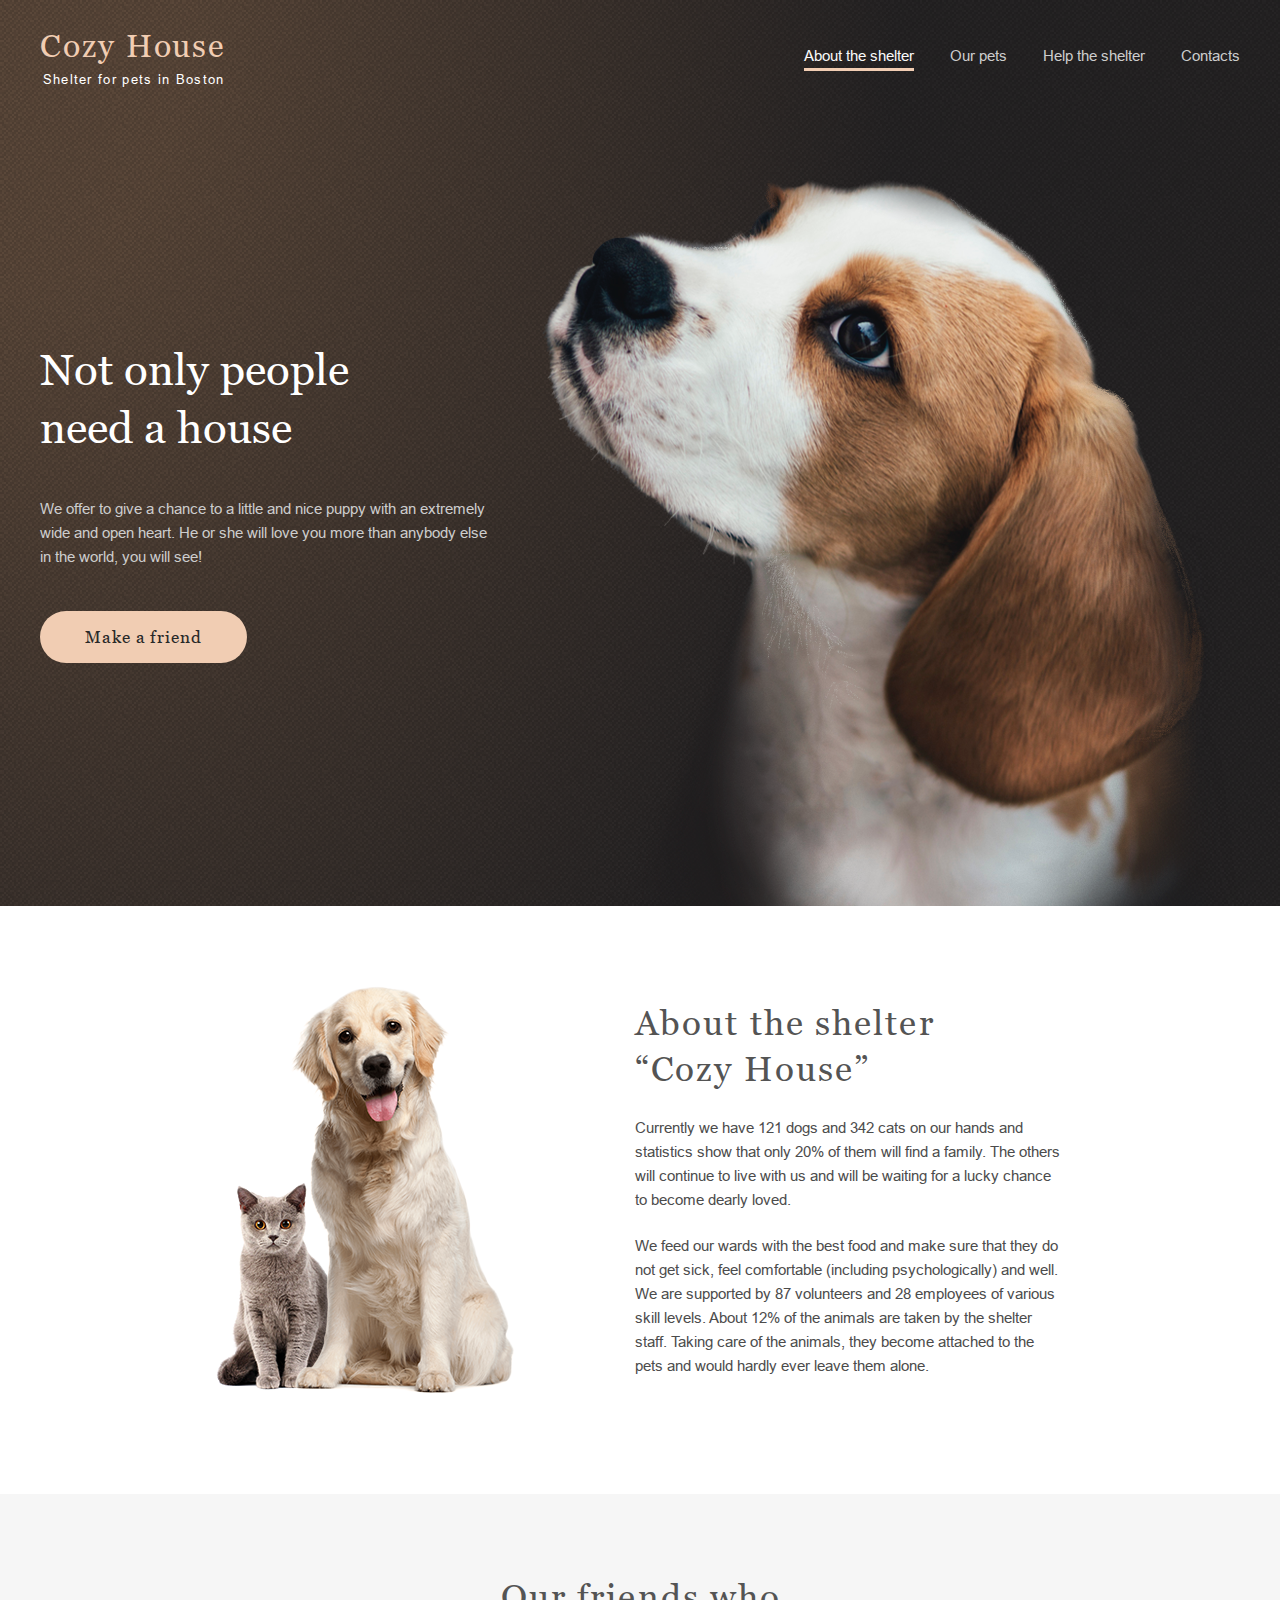
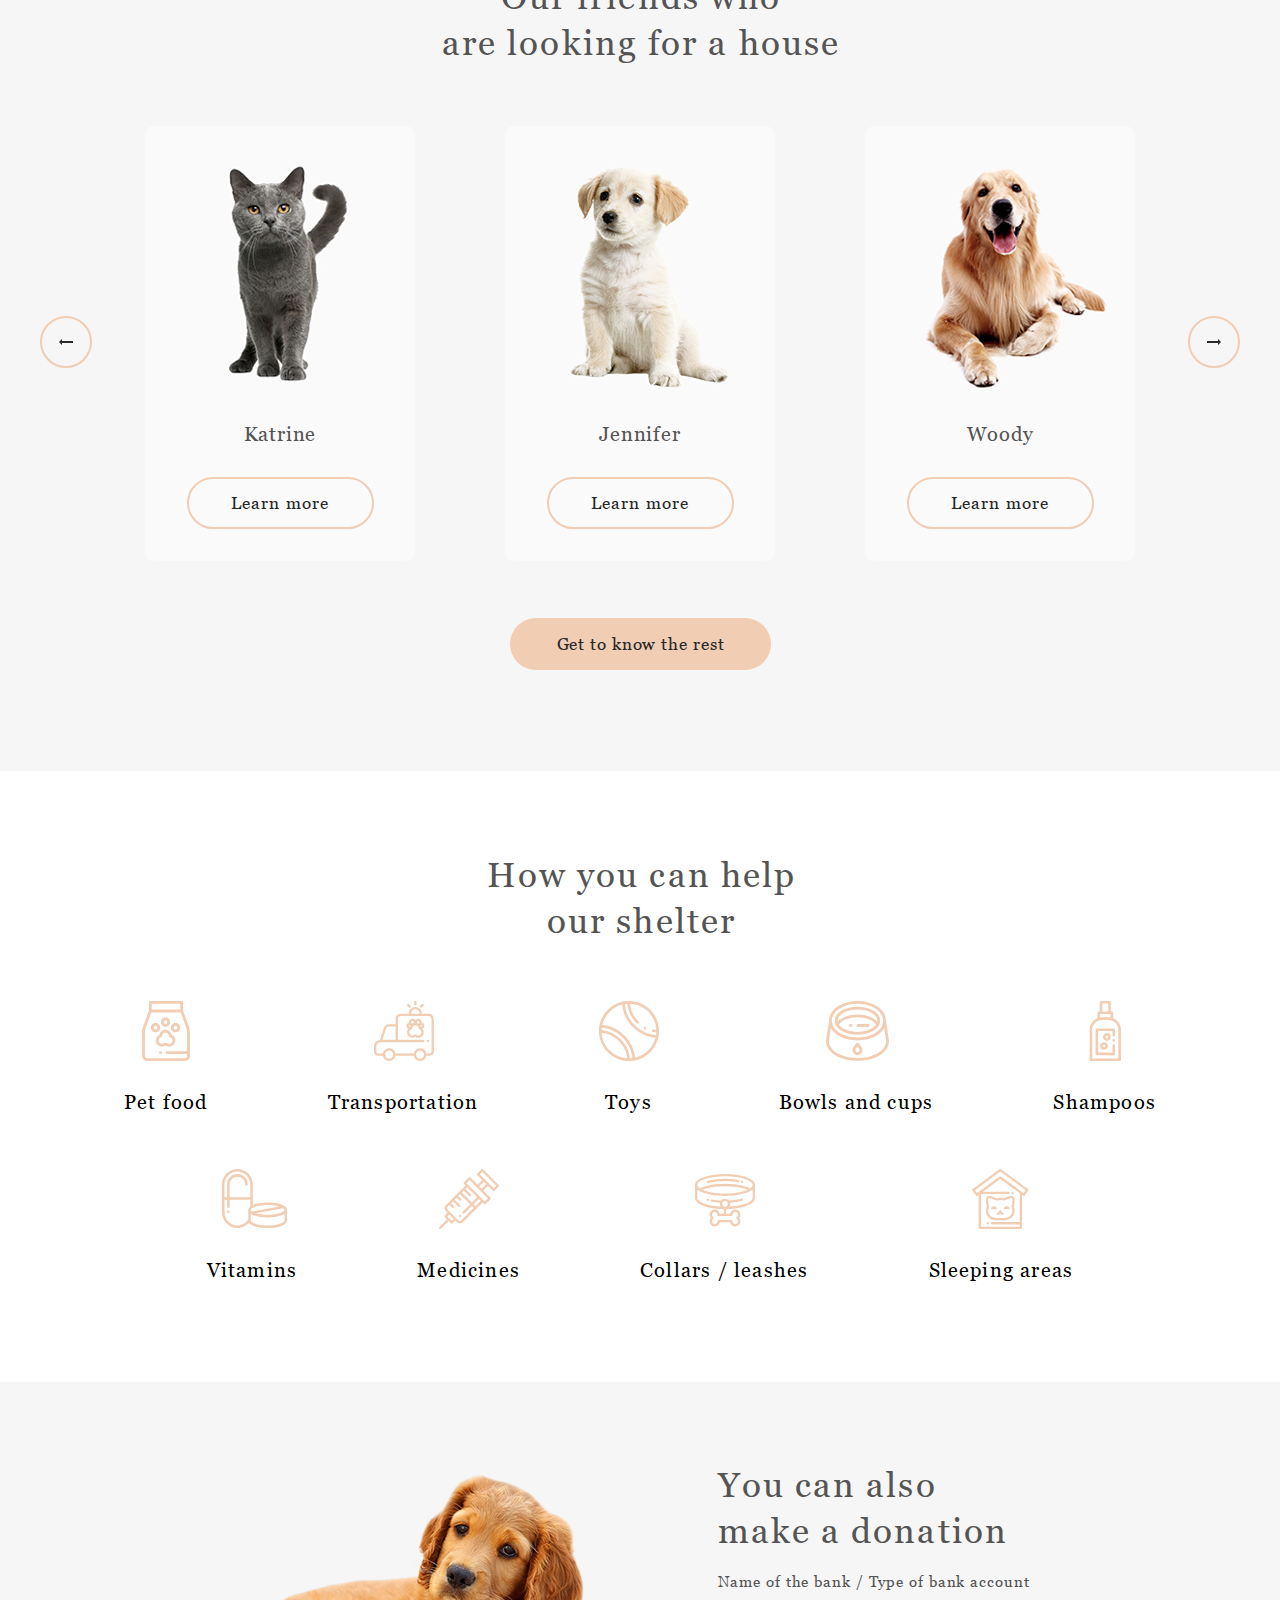
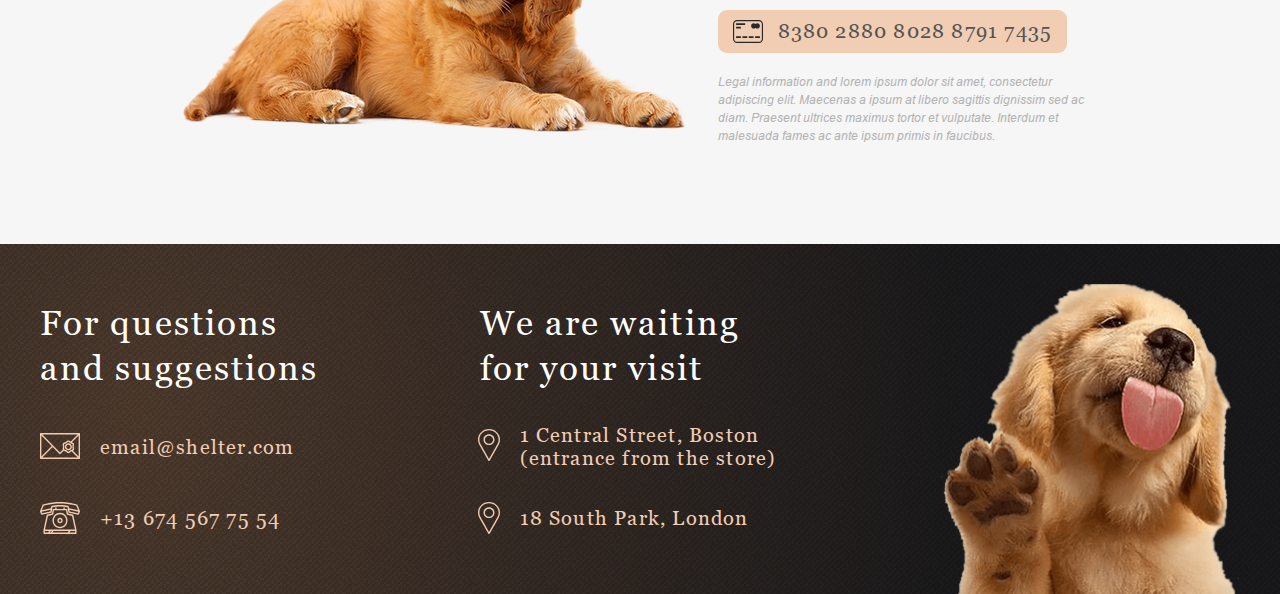
==== commit db375cc1: "fix: fix the fonts and fix the media for Main-page" ====
--- a/shelter/index.html
+++ b/shelter/index.html
@@ -54,15 +54,20 @@
           </div>
           <div class="about__column">
             <h2 class="about__title title">About the shelter<br> “Cozy House”</h2>
-            <p class="about__description">Currently we have 121 dogs and 342 cats on our hands and statistics show that
-              only 20% of them will find a family. The others will continue to live with us and will be waiting for a
-              lucky
-              chance to become dearly loved.</p>
-            <p class="about__description">We feed our wards with the best food and make sure that they do not get
-              sick, feel comfortable (including psychologically) and well. We are supported by 87 volunteers and 28
-              employees of various skill levels. About 12% of the animals are taken by the shelter staff. Taking care of
-              the
-              animals, they become attached to the pets and would hardly ever leave them alone.</p>
+            <div class="about__description">
+              <p >Currently we have 121 dogs and 342 cats on our hands and statistics show
+                that
+                only 20% of them will find a family. The others will continue to live with us and will be waiting for a
+                lucky
+                chance to become dearly loved.</p>
+              <p >We feed our wards with the best food and make sure that they do not get
+                sick, feel comfortable (including psychologically) and well. We are supported by 87 volunteers and 28
+                employees of various skill levels. About 12% of the animals are taken by the shelter staff. Taking care
+                of
+                the
+                animals, they become attached to the pets and would hardly ever leave them alone.</p>
+            </div>
+
           </div>
         </div>
 
--- a/shelter/assets/style/style.css
+++ b/shelter/assets/style/style.css
@@ -48,6 +48,7 @@
   overflow: auto;
   -ms-overflow-style: none;
   scrollbar-width: none;
+  font-size: 10px;
 }
 
 html::-webkit-scrollbar {
@@ -62,7 +63,7 @@
   display: flex;
   flex-direction: column;
   font-family: 'Georgia';
-  font-size: 0.938rem;
+  font-size: 1.5rem;
 }
 
 .container {
@@ -95,17 +96,17 @@
 
 .header-logo__title {
   color: var(--color-primary);
-  font-size: 2rem;
+  font-size: 3.2rem;
   letter-spacing: 0.06em;
 }
 
 .header-logo__subtitle {
   color: var(--color-light-xl);
   font-family: 'Arial';
-  font-size: 0.813rem;
+  font-size: 1.3rem;
   line-height: 0.94rem;
   letter-spacing: 0.1em;
-  margin-top: 11px;
+  margin-top: 13px;
   margin-left: 2px;
 }
 
@@ -116,7 +117,7 @@
 }
 
 .nav-list__item {
-  margin-top: -8px;
+  margin-top: -3px;
   font-family: 'Arial';
   margin-left: 36px;
 }
@@ -187,7 +188,7 @@
 .header-bottom {
   display: flex;
   justify-content: space-between;
-  margin-top: 60px;
+  margin-top: 64px;
   /* padding: 0 40px; */
 }
 
@@ -197,17 +198,17 @@
 
 .not-only__title {
   max-width: 310px;
-  font-size: 2.75rem;
-  line-height: 3.5rem;
+  font-size: 4.4rem;
+  line-height: 130%;
   color: var(--color-light-xl);
 }
 
 .not-only__info {
-  margin-top: 43px;
+  margin-top: 40px;
   max-width: 460px;
   font-family: 'Arial';
   font-size: 15px;
-  line-height: 1.5rem;
+  line-height: 160%;
   color: var(--color-dark-s);
 }
 
@@ -222,10 +223,10 @@
   justify-content: center;
   align-items: center;
   background: var(--color-primary);
-  border-radius: 6.25rem;
-  font-size: 1.063rem;
-  line-height: 1.25rem;
-  letter-spacing: 0.06rem;
+  border-radius: 10rem;
+  font-size: 1.7rem;
+  line-height: 130%;
+  letter-spacing: 0.09rem;
   color: var(--color-dark-3xl);
   transition: all 0.5s ease;
 }
@@ -278,9 +279,9 @@
 }
 
 .title {
-  font-size: 2.188rem;
-  line-height: 2.8rem;
-  letter-spacing: 0.13rem;
+  font-size: 3.5rem;
+  line-height: 130%;
+  letter-spacing: 0.06em;
   color: #545454;
 }
 
@@ -288,12 +289,15 @@
   margin-top: 24px;
   max-width: 430px;
   font-family: 'Arial';
-  line-height: 1.5rem;
-  margin-bottom: 25px;
+  line-height: 160%;
   color: var(--color-dark-xl);
 }
 
-.about__description:last-child {
+.about__description p {
+  margin-bottom: 22px;
+}
+
+.about__description p:last-child {
   margin-bottom: 0;
 }
 
@@ -301,7 +305,7 @@
 
 .our-friends {
   background-color: var(--color-light-l);
-  padding-bottom: 100px;
+  padding-bottom: 101px;
 }
 
 .our-friends-row {
@@ -329,7 +333,6 @@
 
 .slider-icon:hover {
   border: 2px solid var(--color-primary-light);
-  ;
   background-color: var(--color-primary-light);
 }
 
@@ -368,7 +371,7 @@
   flex-direction: column;
   align-items: center;
   justify-content: space-between;
-  padding-bottom: 30px;
+  padding-bottom: 32px;
   width: 270px;
   height: 435px;
   background-color: var(--color-light-s);
@@ -400,8 +403,8 @@
 }
 
 .our-friends-item__name {
-  margin: 30px 0 31px 0;
-  font-size: 1.25rem;
+  margin: 30px 0 35px 0;
+  font-size: 2rem;
   line-height: 1.4rem;
   letter-spacing: 0.08rem;
   color: var(--color-dark-l);
@@ -410,10 +413,10 @@
 .our-friends-btn {
   width: 187px;
   height: 52px;
-  font-size: 1.063rem;
-  line-height: 1.4rem;
+  font-size: 1.7rem;
+  line-height: 130%;
   background-color: var(--color-light-s);
-  border-radius: 6.25rem;
+  border-radius: 10rem;
   letter-spacing: 0.06em;
   border: 2px solid var(--color-primary);
   color: #292929;
@@ -424,13 +427,13 @@
   width: 261px;
   height: 52px;
   padding-left: 1px;
-  margin: 59px auto 0;
+  margin: 57px auto 0;
 }
 
 /* HELP ----------------------------------------------------------------------------------------*/
 
 .help {
-  padding: 82px 0 98px;
+  padding: 82px 0 100px;
 }
 
 .help-row {
@@ -456,15 +459,11 @@
 }
 
 .help-item__subtitle {
-  margin-top: 31px;
-  font-size: 1.25rem;
+  margin-top: 36px;
+  text-align: center;
+  font-size: 2rem;
   line-height: 1.15rem;
   letter-spacing: 0.06em;
-}
-
-.help-item__subtitle {
-  text-align: center;
-  margin-top: 32px;
 }
 
 .help-list__img {
@@ -488,7 +487,7 @@
 }
 
 .help-list__item:nth-child(8) .help-item__subtitle {
-  margin-top: 34px;
+  margin-top: 38px;
 }
 
 
@@ -502,7 +501,8 @@
   display: flex;
   justify-content: space-between;
   max-width: 915px;
-  padding: 81px 0px 101px;
+  margin: 0 auto;
+  padding: 81px 0px 99px;
 }
 
 .in-addition__img {
@@ -523,14 +523,13 @@
 }
 
 .in-addition__title {
-  /* max-width: 300px; */
-  line-height: 2.81rem;
+  line-height: 130%;
   margin-bottom: 20px;
 }
 
 .in-addition__bank {
-  line-height: 1.04rem;
-  letter-spacing: 0.057rem;
+  line-height: 110%;
+  letter-spacing: 0.09rem;
   margin-bottom: 19px;
 }
 
@@ -539,10 +538,11 @@
   display: inline-block;
   padding: 10px 15px 10px 60px;
   background-color: var(--color-primary);
-  font-size: 1.25rem;
-  line-height: 1.45rem;
-  letter-spacing: 0.075rem;
-  border-radius: 0.563rem;
+  color: var(--color-dark-l);
+  font-size: 2rem;
+  line-height: 115%;
+  letter-spacing: 0.06em;
+  border-radius: 0.9rem;
   margin-bottom: 20px;
 }
 
@@ -560,8 +560,8 @@
   color: var(--color-dark-m);
   font-family: 'Arial';
   font-style: italic;
-  font-size: 0.75rem;
-  line-height: 1.125rem;
+  font-size: 1.2rem;
+  line-height: 150%;
 }
 
 /* FOOTER ----------------------------------------------------------------------------------------*/
@@ -581,12 +581,12 @@
 }
 
 .footer-connect__title {
-  max-width: 278px;
   color: var(--color-light-xl);
+  max-width: 280px;
 }
 
 .footer-connect-list {
-  margin-top: 45px;
+  margin-top: 44px;
 }
 
 .footer-connect__item {
@@ -598,10 +598,9 @@
 }
 
 .footer-item__link {
-  font-size: 1.25rem;
+  font-size: 2rem;
   line-height: 115%;
-  line-height: 1.438rem;
-  letter-spacing: 0.08rem;
+  letter-spacing: 0.06em;
   color: var(--color-primary);
 }
 
@@ -634,7 +633,7 @@
 }
 
 .footer-adress {
-  padding-left: 4px;
+  padding-left: 1px;
   padding-top: 17px;
 }
 
@@ -644,11 +643,11 @@
 }
 
 .footer-adress-list {
-  margin-top: 34px;
+  margin-top: 32px;
 }
 
 .footer-adress-list li {
-  margin-bottom: 36px;
+  margin-bottom: 37px;
 }
 
 .footer-adress-list li:last-child {
@@ -711,7 +710,7 @@
 
   .header-bottom {
     flex-direction: column;
-    margin-top: 31px;
+    margin-top: 34px;
   }
 
   .not-only__column {
@@ -778,7 +777,7 @@
     justify-content: center;
     column-gap: 8%;
     row-gap: 70px;
-    padding: 15px 40px 0 40px;
+    padding: 13px 40px 0 40px;
   }
 
 }
@@ -824,7 +823,7 @@
 
   .about-row {
     padding-top: 81px;
-    padding-bottom: 100px;
+    padding-bottom: 101px;
     max-width: 430px;
   }
 
@@ -832,6 +831,9 @@
     text-align: left;
     margin: 0;
   }
+  .about__description p {
+    margin-bottom: 23px;
+  }
 
   .not-only__title {
     margin-left: 17.5%;
@@ -840,16 +842,16 @@
   .not-only__info {
     margin: 0 auto;
     padding-left: 4px;
-    margin-top: 43px;
+    margin-top: 41px;
     max-width: 66%;
   }
 
   .help {
-    padding: 82px 0 102px;
+    padding: 82px 0 103px;
   }
 
   .help-list {
-    margin-top: 57px;
+    margin-top: 54px;
     max-width: 100%;
     height: 449px;
     display: grid;
@@ -861,6 +863,24 @@
     gap: 55px 64px;
   }
 
+  /* .help-item__subtitle {
+    margin-top: 36px;
+  }
+
+  .help-list__item:nth-child(8) .help-list__img {
+    margin-top: 5px;
+    width: 58px;
+    height: auto;
+  }
+
+  .help-list__item:nth-child(8) .help-item__subtitle {
+    margin-top: 38px;
+  } */
+
+  .footer-adress{
+    margin-left: 4px;
+  }
+
 }
 
 @media only screen and (max-width: 750px) {
@@ -910,7 +930,7 @@
   }
 
   .our-friends__more {
-    margin: 114px auto 0;
+    margin: 112px auto 0;
   }
 
 }
@@ -929,7 +949,7 @@
 
 @media only screen and (max-width: 650px) {
   .help {
-    padding: 42px 0 42px;
+    padding: 42px 0 45px;
   }
 
   .help-list {
@@ -938,12 +958,12 @@
     grid-template-rows: repeat(4, 1fr);
     grid-auto-rows: 1fr;
     gap: 28px 36px;
-    margin-top: 42px;
+    margin-top: 38px;
   }
 
   .help-item__subtitle {
-    margin-top: 20px;
-    font-size: 0.94rem;
+    margin-top: 25px;
+    font-size: 1.5rem;
   }
 
   .help-list__img {
@@ -957,16 +977,16 @@
   }
 
   .help-list__item:nth-child(8) .help-item__subtitle {
-    margin-top: 22px;
+    margin-top: 25px;
   }
 
 }
 
 @media only screen and (max-width: 600px) {
   .title {
-    font-size: 1.563rem;
-    line-height: 2rem;
-    letter-spacing: 0.1rem;
+    font-size: 2.5rem;
+    line-height: 130%;
+    letter-spacing: 0.06em;
   }
 
   .header-bottom {
@@ -974,10 +994,10 @@
   }
 
   .not-only__title {
-    font-size: 1.563rem;
-    line-height: 2rem;
+    font-size: 2.5rem;
+    line-height: 130%;
     margin-top: -2px;
-    letter-spacing: 0.09rem;
+    letter-spacing: 0.06em;
   }
   /* :nth-last-child(2) - предпоследний элемент в группе*/
   .our-friends-item:nth-last-child(2) {
@@ -1011,7 +1031,7 @@
   .about__img {
     max-width: 260px;
     max-height: 354px;
-    margin-top: 40px;
+    margin-top: 17px;
   }
 
   .our-friends__title {
@@ -1019,7 +1039,7 @@
   }
 
   .our-friends-list {
-    margin-top: 42px;
+    margin-top: 43px;
   }
 
   .in-addition-row {
@@ -1034,7 +1054,7 @@
 
   .in-addition__title {
     text-align: center;
-    line-height: 2rem;
+    line-height: 130%;
     margin-bottom: 23px;
   }
 
@@ -1048,9 +1068,9 @@
     display: block;
     width: 282px;
     padding: 9px 17px 10px 60px;
-    font-size: 0.94rem;
-    line-height: 1.5rem;
-    letter-spacing: 0.05rem;
+    font-size: 1.5rem;
+    line-height: 160%;
+    letter-spacing: 0.057em;
     margin: 0 auto;
     margin-bottom: 20px;
   }
@@ -1061,8 +1081,8 @@
 
   .in-addition__description {
     text-align: justify;
-    font-size: 0.71rem;
-    letter-spacing: 0.02rem;
+    font-size: 1.2rem;
+    letter-spacing: 150%;
     padding: 0 10px;
   }
 
@@ -1081,7 +1101,7 @@
   }
 
   .footer-row {
-    row-gap: 29px;
+    row-gap: 27px;
     padding: 13px 0 0 0;
   }
 
@@ -1116,10 +1136,6 @@
 
   .item__phone a::before {
     left: 19px;
-  }
-
-  .footer-img {
-    margin-top: 15px;
   }
 
   .header-row {
@@ -1135,7 +1151,9 @@
   .footer-img {
     max-width: 260px;
     max-height: 269px;
-  }
+    margin-top: 15px;
+  }
+
 }
 
 /* @media only screen and (max-width: 320px) {
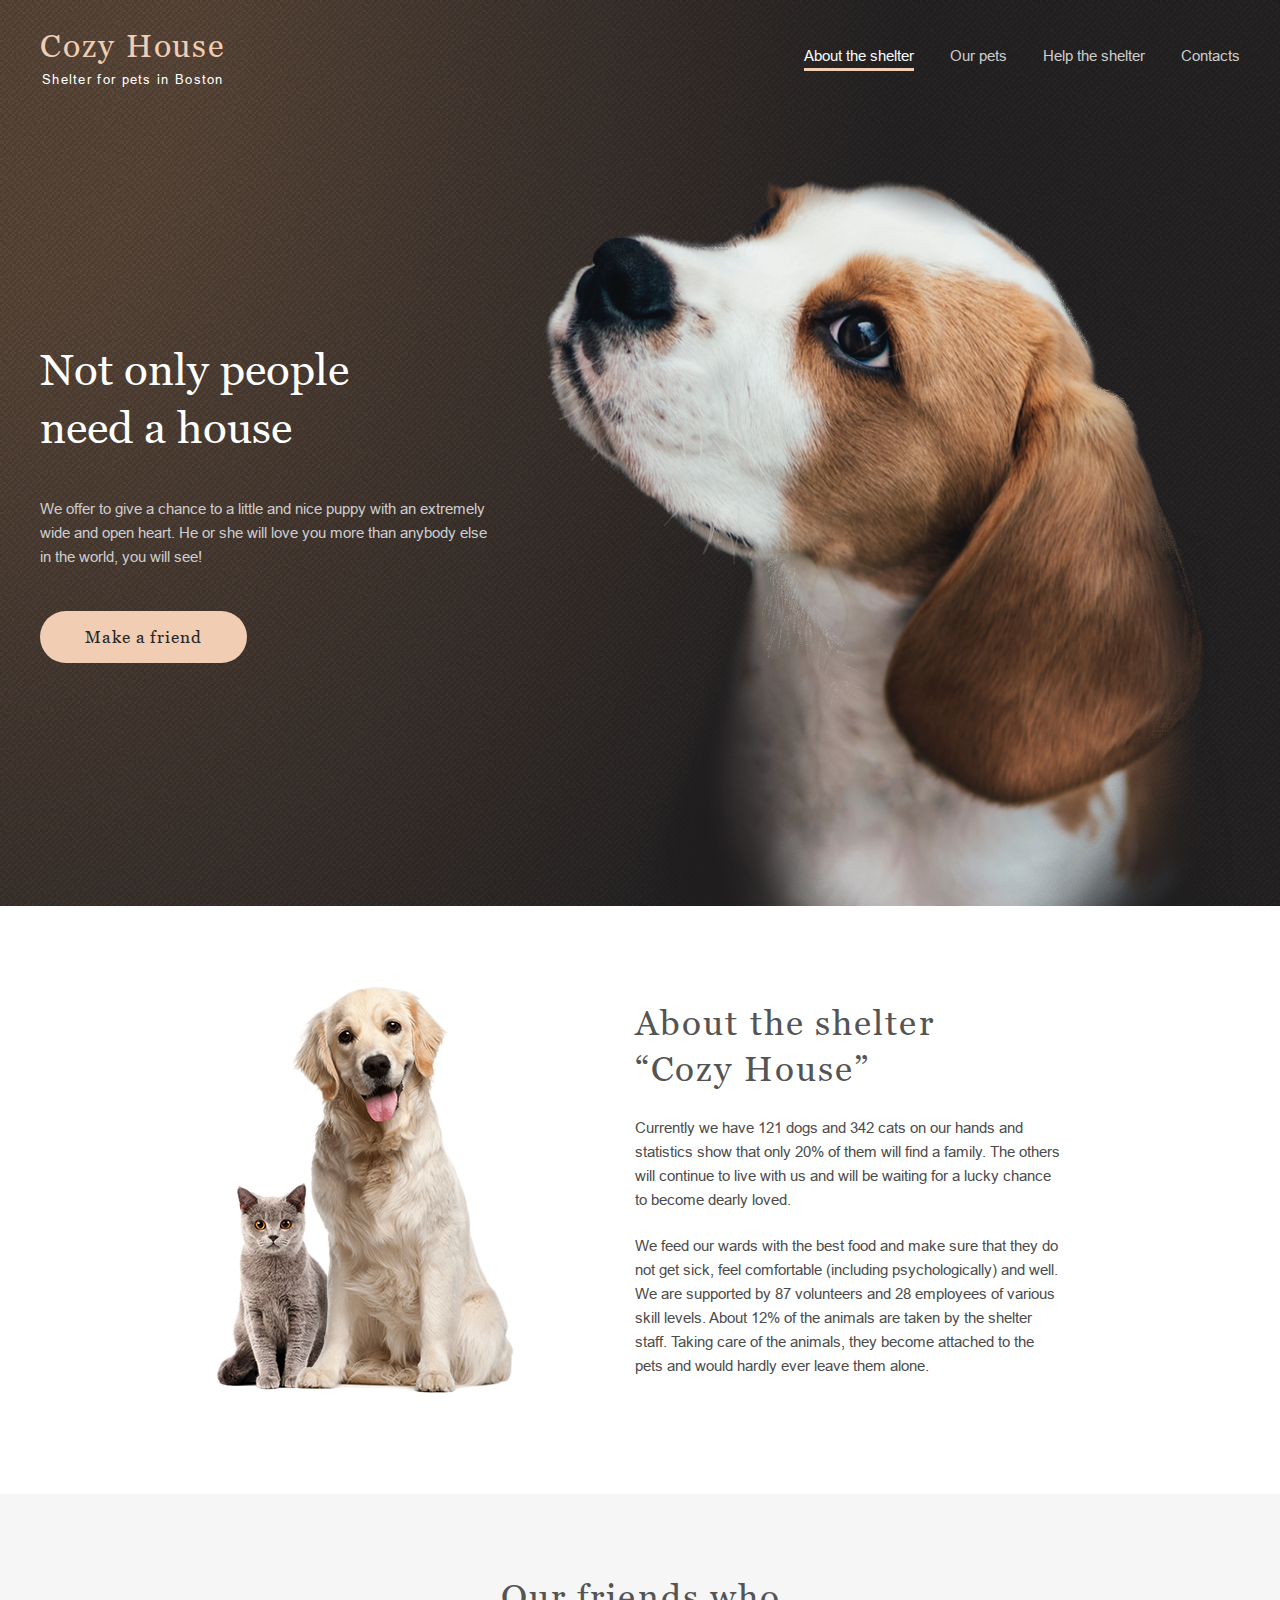
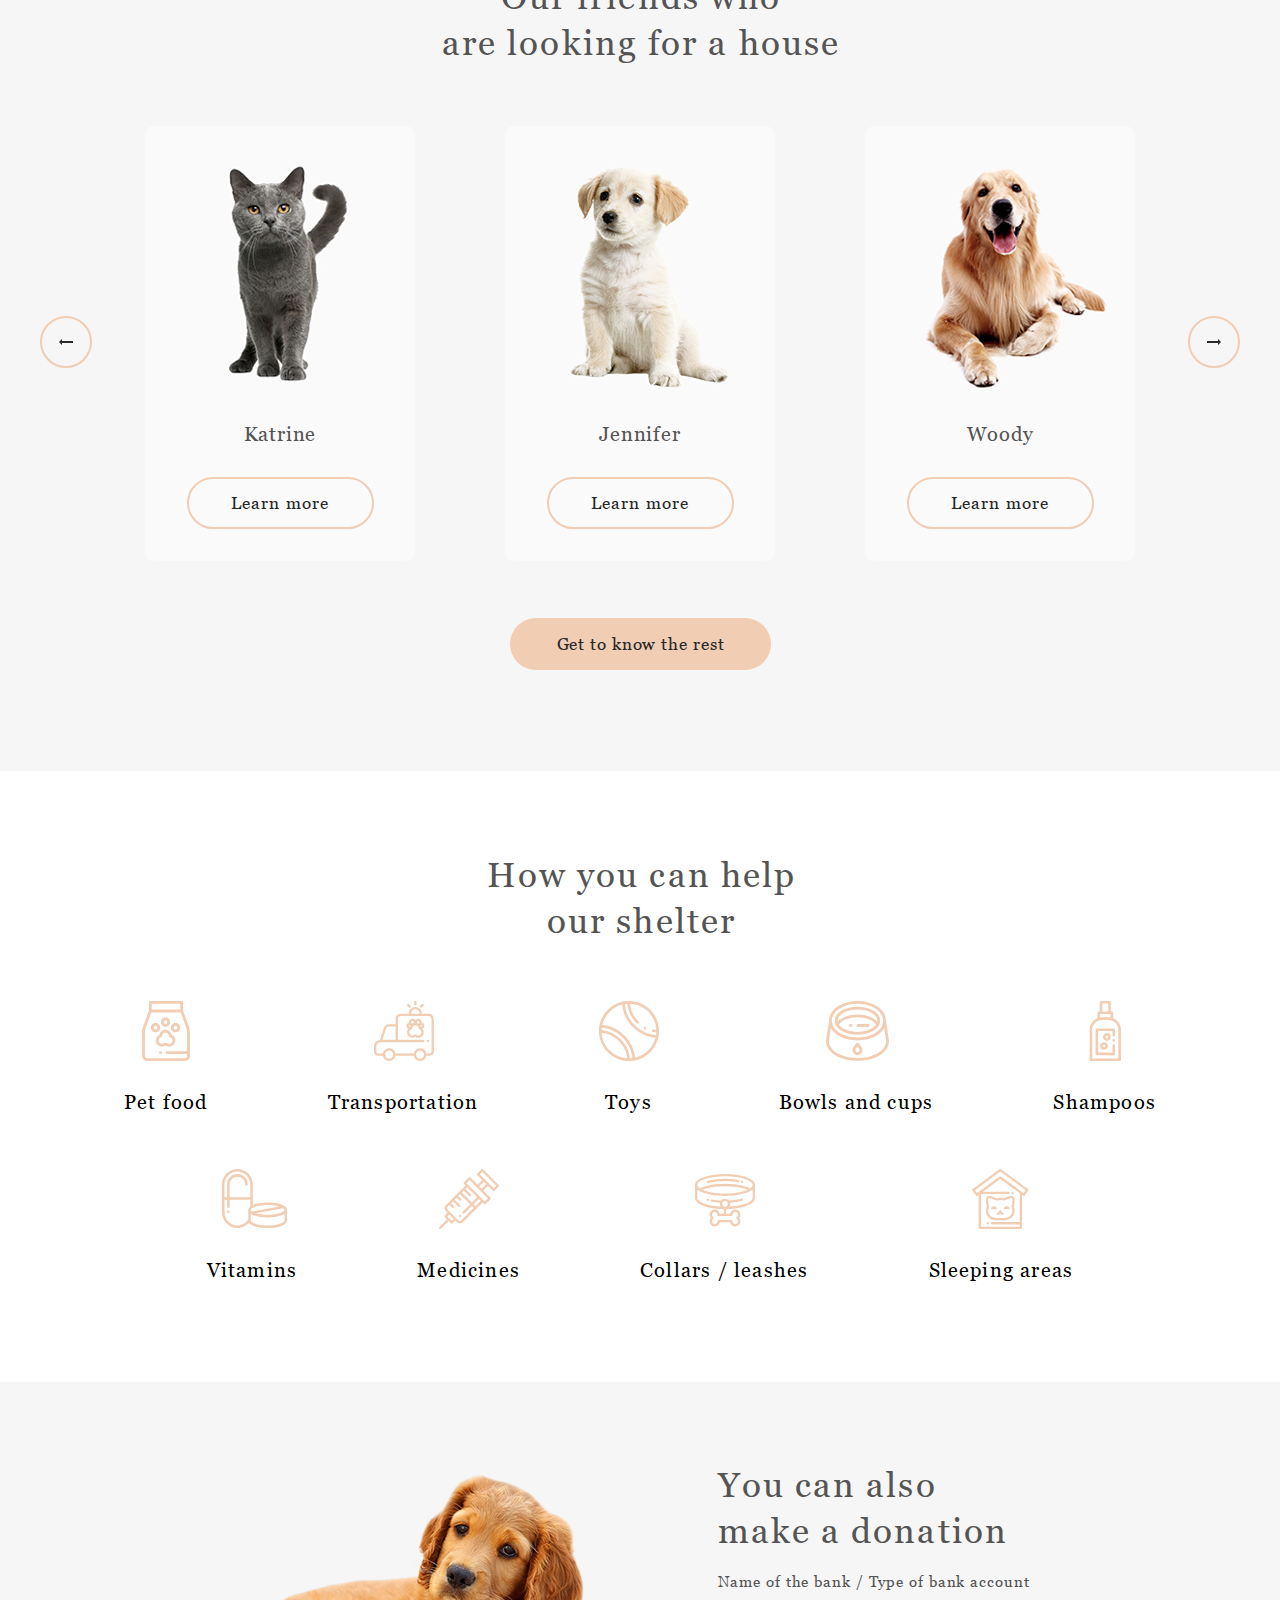
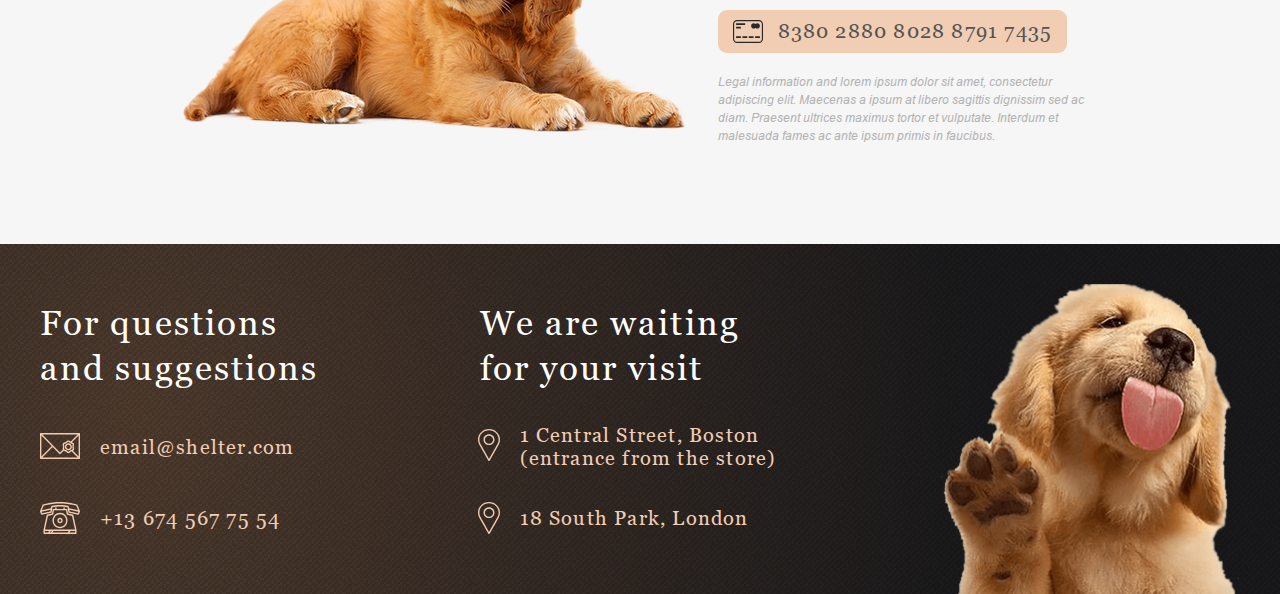
==== commit 21ab835d: "feat: add description in console" ====
--- a/shelter/index.html
+++ b/shelter/index.html
@@ -16,8 +16,10 @@
     <div class="header-row container">
       <div class="header-top">
         <div class="header-logo">
-          <h1 class="header-logo__title">Cozy House</h1>
+          <a href="">
+            <h1 class="header-logo__title">Cozy House</h1>
           <p class="header-logo__subtitle">Shelter for pets in Boston</p>
+          </a>
         </div>
         <nav class="navigate">
           <div class="hamburger">
--- a/shelter/assets/style/style.css
+++ b/shelter/assets/style/style.css
@@ -155,6 +155,7 @@
   position: relative;
   width: 30px;
   height: 22px;
+  cursor: pointer;
 }
 
 .hamburger__line,
@@ -831,6 +832,7 @@
     text-align: left;
     margin: 0;
   }
+
   .about__description p {
     margin-bottom: 23px;
   }
@@ -863,22 +865,20 @@
     gap: 55px 64px;
   }
 
-  /* .help-item__subtitle {
-    margin-top: 36px;
-  }
-
-  .help-list__item:nth-child(8) .help-list__img {
-    margin-top: 5px;
-    width: 58px;
-    height: auto;
-  }
-
-  .help-list__item:nth-child(8) .help-item__subtitle {
-    margin-top: 38px;
-  } */
-
-  .footer-adress{
+  .footer-adress {
     margin-left: 4px;
+  }
+
+}
+
+@media only screen and (max-width: 767px) {
+
+  .nav-list {
+      display: none;
+    }
+
+  .hamburger {
+    display: block;
   }
 
 }
@@ -893,6 +893,7 @@
     text-align: center;
     margin: 0 auto;
   }
+
   .not-only__info {
     max-width: 100%;
     margin-left: -2px;
@@ -900,9 +901,9 @@
     text-align: center;
   }
 
-  .nav-list {
+  /* .nav-list {
     display: none;
-  }
+  } */
 
   .about-row {
     max-width: 100%;
@@ -913,9 +914,9 @@
     margin: 0;
   }
 
-  .hamburger {
+  /* .hamburger {
     display: inline-block;
-  }
+  } */
 
   .slider-icon {
     top: 80.5%;
@@ -999,6 +1000,7 @@
     margin-top: -2px;
     letter-spacing: 0.06em;
   }
+
   /* :nth-last-child(2) - предпоследний элемент в группе*/
   .our-friends-item:nth-last-child(2) {
     display: none;
@@ -1046,7 +1048,7 @@
     padding: 42px 0px 42px;
   }
 
-  .in-addition__info{
+  .in-addition__info {
     display: flex;
     flex-direction: column;
     align-self: center;
@@ -1156,6 +1158,3 @@
 
 }
 
-/* @media only screen and (max-width: 320px) {
-
-} */
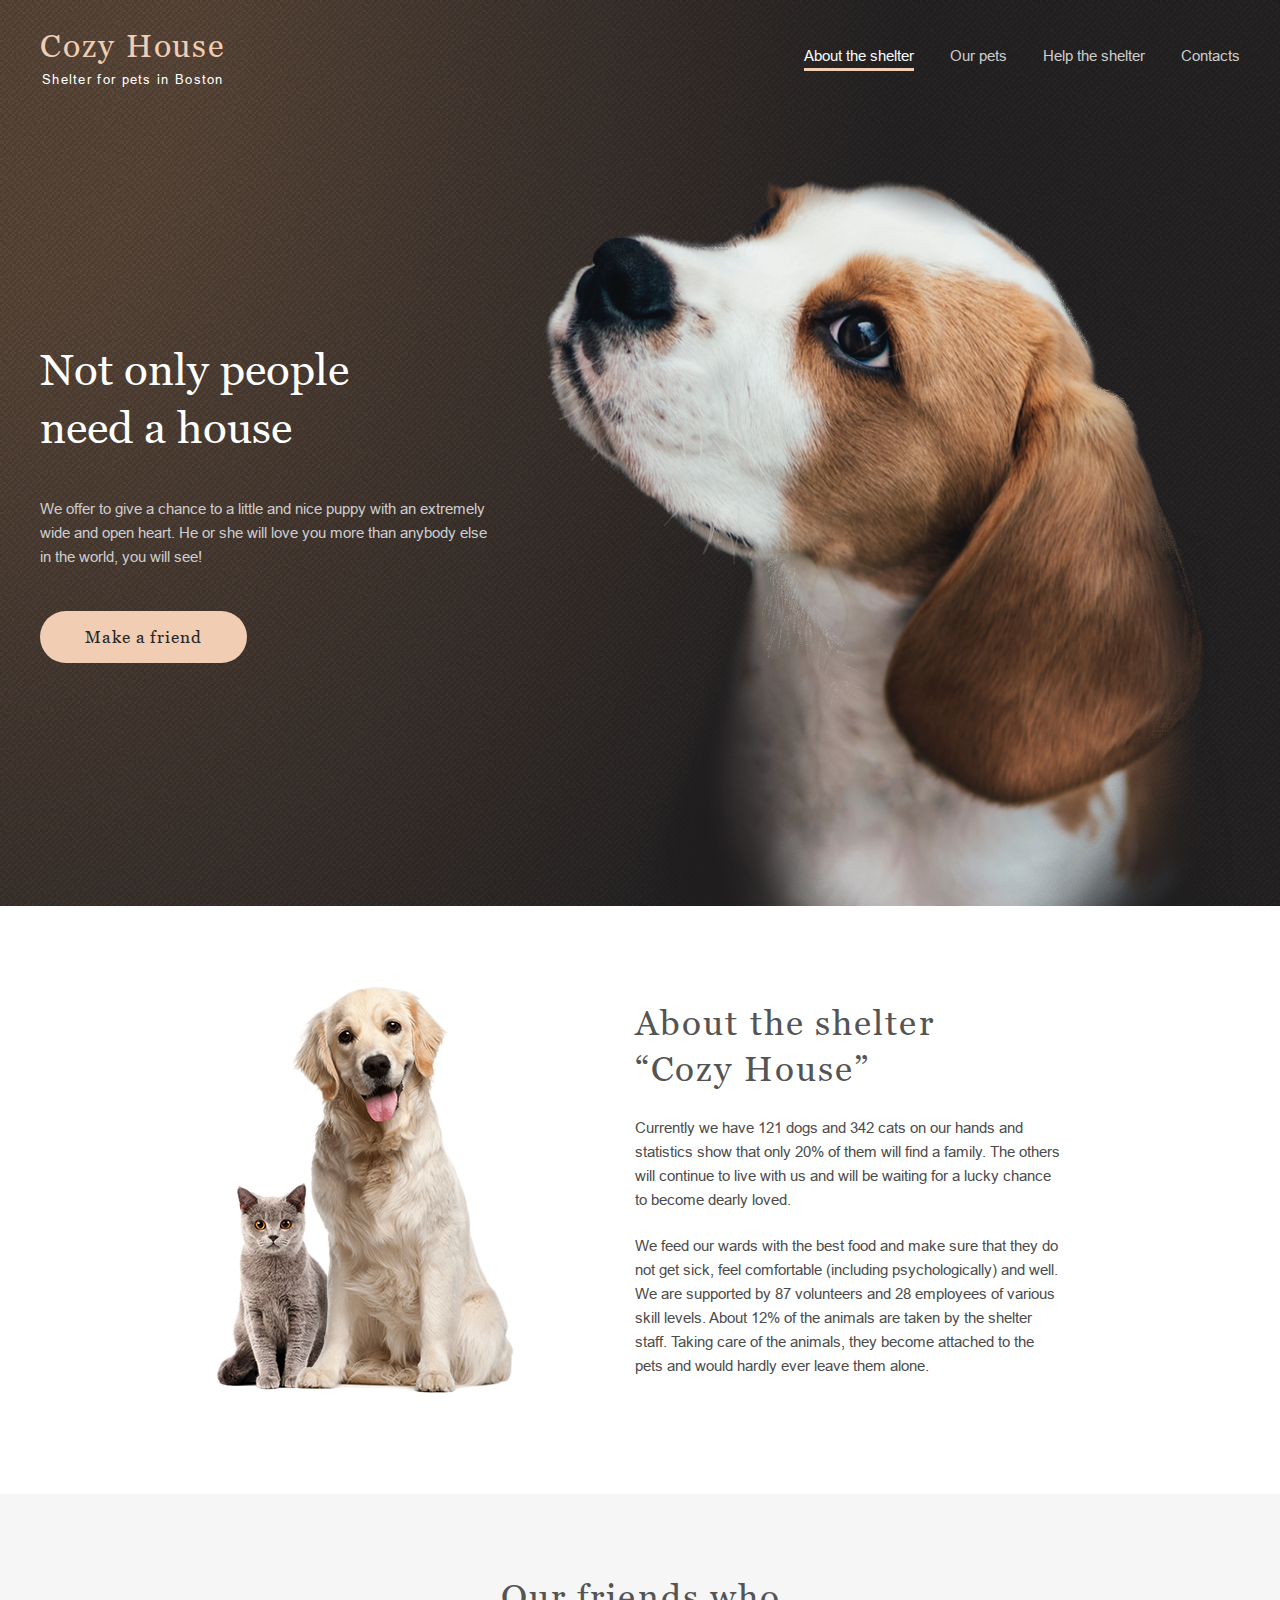
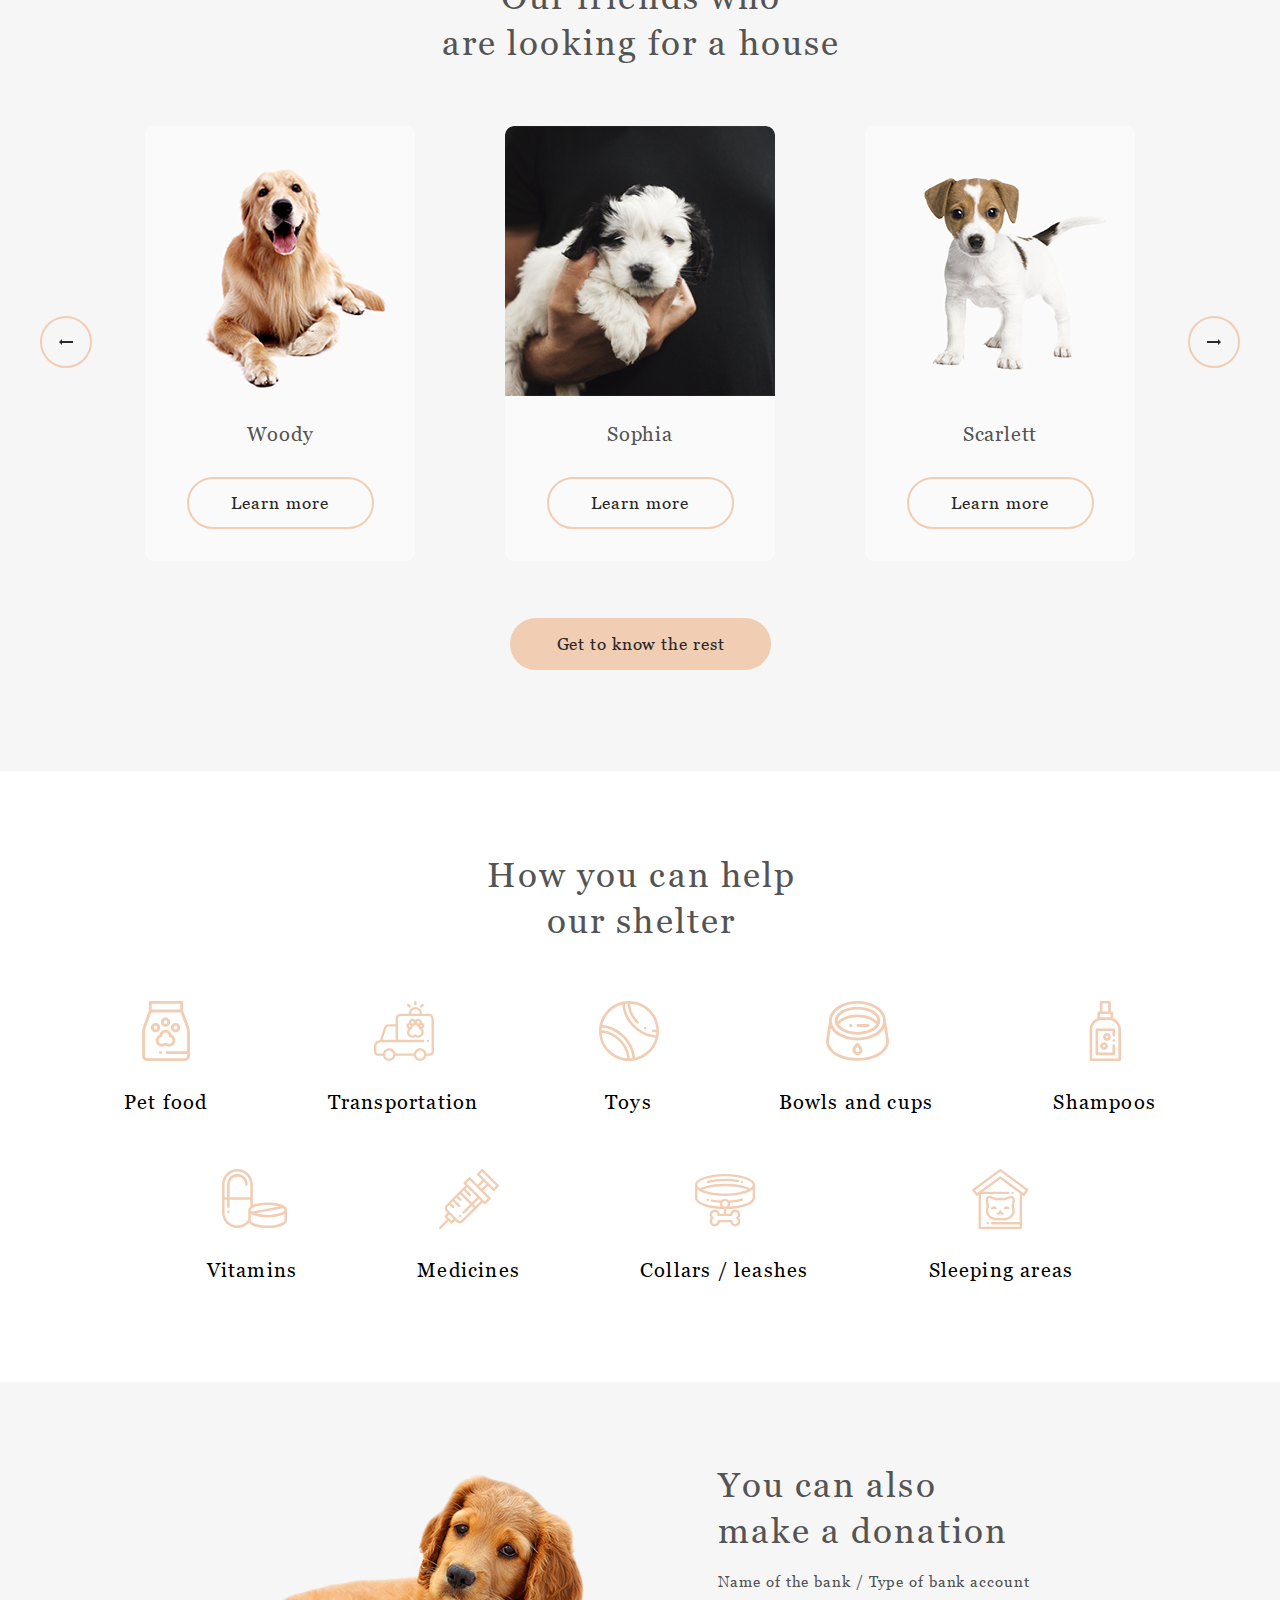
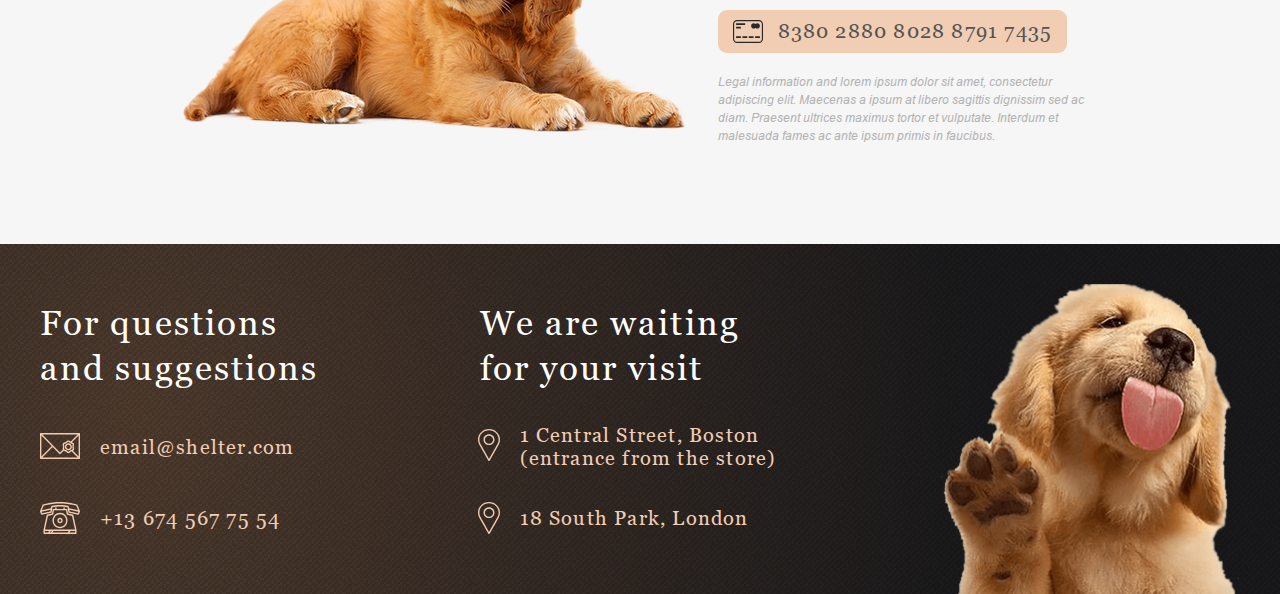
==== commit 9e249c07: "feat: add slider Carusel" ====
--- a/shelter/index.html
+++ b/shelter/index.html
@@ -18,20 +18,23 @@
         <div class="header-logo">
           <a href="">
             <h1 class="header-logo__title">Cozy House</h1>
-          <p class="header-logo__subtitle">Shelter for pets in Boston</p>
+            <p class="header-logo__subtitle">Shelter for pets in Boston</p>
           </a>
         </div>
-        <nav class="navigate">
+        <div class="header-menu">
           <div class="hamburger">
             <span class="hamburger__line"></span>
           </div>
-          <ul class="nav-list">
-            <li class="nav-list__item nav-list__item_active"><a href="">About the shelter</a></li>
-            <li class="nav-list__item"><a href="./pages/Pets/pets.html">Our pets</a></li>
-            <li class="nav-list__item"><a href="#helpTheShelter">Help the shelter</a></li>
-            <li class="nav-list__item"><a href="#contacts">Contacts</a></li>
-          </ul>
-        </nav>
+          <nav class="navigate">
+            <ul class="nav-list">
+              <li class="nav-list__item nav-list__item_active"><a class="nav-list__link" href="">About the shelter</a>
+              </li>
+              <li class="nav-list__item"><a class="nav-list__link" href="./pages/Pets/pets.html">Our pets</a></li>
+              <li class="nav-list__item"><a class="nav-list__link" href="#helpTheShelter">Help the shelter</a></li>
+              <li class="nav-list__item"><a class="nav-list__link" href="#contacts">Contacts</a></li>
+            </ul>
+          </nav>
+        </div>
       </div>
     </div>
 
@@ -57,12 +60,12 @@
           <div class="about__column">
             <h2 class="about__title title">About the shelter<br> “Cozy House”</h2>
             <div class="about__description">
-              <p >Currently we have 121 dogs and 342 cats on our hands and statistics show
+              <p>Currently we have 121 dogs and 342 cats on our hands and statistics show
                 that
                 only 20% of them will find a family. The others will continue to live with us and will be waiting for a
                 lucky
                 chance to become dearly loved.</p>
-              <p >We feed our wards with the best food and make sure that they do not get
+              <p>We feed our wards with the best food and make sure that they do not get
                 sick, feel comfortable (including psychologically) and well. We are supported by 87 volunteers and 28
                 employees of various skill levels. About 12% of the animals are taken by the shelter staff. Taking care
                 of
@@ -79,29 +82,18 @@
     <section class="our-friends" id="ourPets">
       <div class="our-friends-row container">
         <h2 class="our-friends__title title">Our friends who<br> are looking for a house</h2>
-        <ul class="our-friends-list">
-          <li class="our-friends-item">
-            <div class="our-friends-item__img">
-              <img src="./assets/image/mainPage/pets-katrine.png" alt="Katrine">
-            </div>
-            <h3 class="our-friends-item__name">Katrine</h3>
-            <button class="our-friends-btn button">Learn more</button>
-          </li>
-          <li class="our-friends-item">
-            <div class="our-friends-item__img">
-              <img src="./assets/image/mainPage/pets-jennifer.png" alt="Jennifer">
-            </div>
-            <h3 class="our-friends-item__name">Jennifer</h3>
-            <button class="our-friends-btn button">Learn more</button>
-          </li>
-          <li class="our-friends-item">
-            <div class="our-friends-item__img">
-              <img src="./assets/image/mainPage/pets-woody.png" alt="Woody">
-            </div>
-            <h3 class="our-friends-item__name">Woody</h3>
-            <button class="our-friends-btn button">Learn more</button>
-          </li>
-        </ul>
+        <div class="our-friends-slideCarusel-wrapper">
+          <div class="our-friends-slideCarusel">
+            <div class="our-friends-SliderPrev" data-slider-value="prev">
+            </div>
+            <div class="our-friends-list">
+            </div>
+            <div class="our-friends-SliderNext" data-slider-value="next">
+            </div>
+          </div>
+
+        </div>
+
         <button class="slide-prev slider-icon"></button>
         <button class="slide-next slider-icon"></button>
         <a href="./pages/Pets/pets.html" class="our-friends__more btn">Get to know the rest</a>
@@ -220,10 +212,10 @@
       </div>
     </div>
 
-    <script src="./index.js"></script>
+    <script type="module" src="./index.js"></script>
 
   </footer>
 
 </body>
 
-</html>
+</html>--- a/shelter/assets/style/style.css
+++ b/shelter/assets/style/style.css
@@ -152,17 +152,20 @@
 
 .hamburger {
   display: none;
-  position: relative;
+  position: absolute;
+  top: 47px;
+  right: 20px;
   width: 30px;
   height: 22px;
   cursor: pointer;
+  transition: all 0.3s ease 0s;
 }
 
 .hamburger__line,
 .hamburger::before,
 .hamburger::after {
   content: "";
-  display: inline-block;
+  display: block;
   position: absolute;
   width: 100%;
   height: 2px;
@@ -359,12 +362,59 @@
 .slide-next {
   right: 40px;
 }
-
-.our-friends-list {
-  display: flex;
+.slider-icon_disabled {
+  border: 2px solid var(--color-dark-s);
+}
+
+
+.our-friends-slideCarusel-wrapper {
+  max-width: 1050px;
+  overflow: hidden;
+  margin: 0 auto;
+}
+.our-friends-slideCarusel{
+  display: flex;
+  position: relative;
+  left: -1050px;
+  column-gap: 90px;
+}
+
+.our-friends-SliderPrev,
+.our-friends-list,
+.our-friends-SliderNext {
+  /* display: flex;
   justify-content: space-between;
   padding: 0 105px;
   margin-top: 60px;
+  overflow: hidden; */
+  /* max-width: 1050px; */
+  max-width: 990px;
+  display: flex;
+  justify-content: space-around;
+  margin: 0 auto;
+  margin-top: 60px;
+  /* overflow: hidden; */
+  column-gap: 90px;
+}
+
+@keyframes move-prev {
+  from {left: -990;}
+  to {left: 0px}
+}
+
+.transition-prev{
+  animation-name: move-prev;
+  animation-duration: 5s;
+}
+
+@keyframes move-next {
+  from {left: -990;}
+  to {left: -2100px}
+}
+
+.transition-next{
+  animation-name: move-next;
+  animation-duration: 5s;
 }
 
 .our-friends-item {
@@ -873,12 +923,56 @@
 
 @media only screen and (max-width: 767px) {
 
-  .nav-list {
-      display: none;
-    }
+  .body._lock{
+    overflow: hidden;
+  }
 
   .hamburger {
     display: block;
+    z-index: 10;
+    transition: all 0.5s ease 0s;
+  }
+
+  .hamburger._active {
+    transform: rotate(90deg);
+  }
+
+  .header-menu._lock {
+    position: absolute;
+    top: 0;
+    left: 0;
+    width: 100%;
+    height: 100%;
+    background-color: rgba(41, 41, 41, 0.6);
+    transition: all 0.5s ease 0s;
+  }
+
+  .navigate{
+    height: 100%;
+    position: fixed;
+    top: 0;
+    right: -100%;
+    transition: right 0.5s ease 0s;
+  }
+  .navigate._active{
+    right: 0;
+  }
+
+  .nav-list{
+    width: 320px;
+    height: 100%;
+    background-color: var(--color-dark-3xl);
+    flex-direction: column;
+    row-gap: 40px;
+    justify-content: center;
+    align-items: center;
+  }
+
+  .nav-list__item {
+    margin-top: 0;
+    margin-left: 0;
+    font-size: 3.2rem;
+    line-height: 160%;
   }
 
 }
@@ -1157,4 +1251,3 @@
   }
 
 }
-
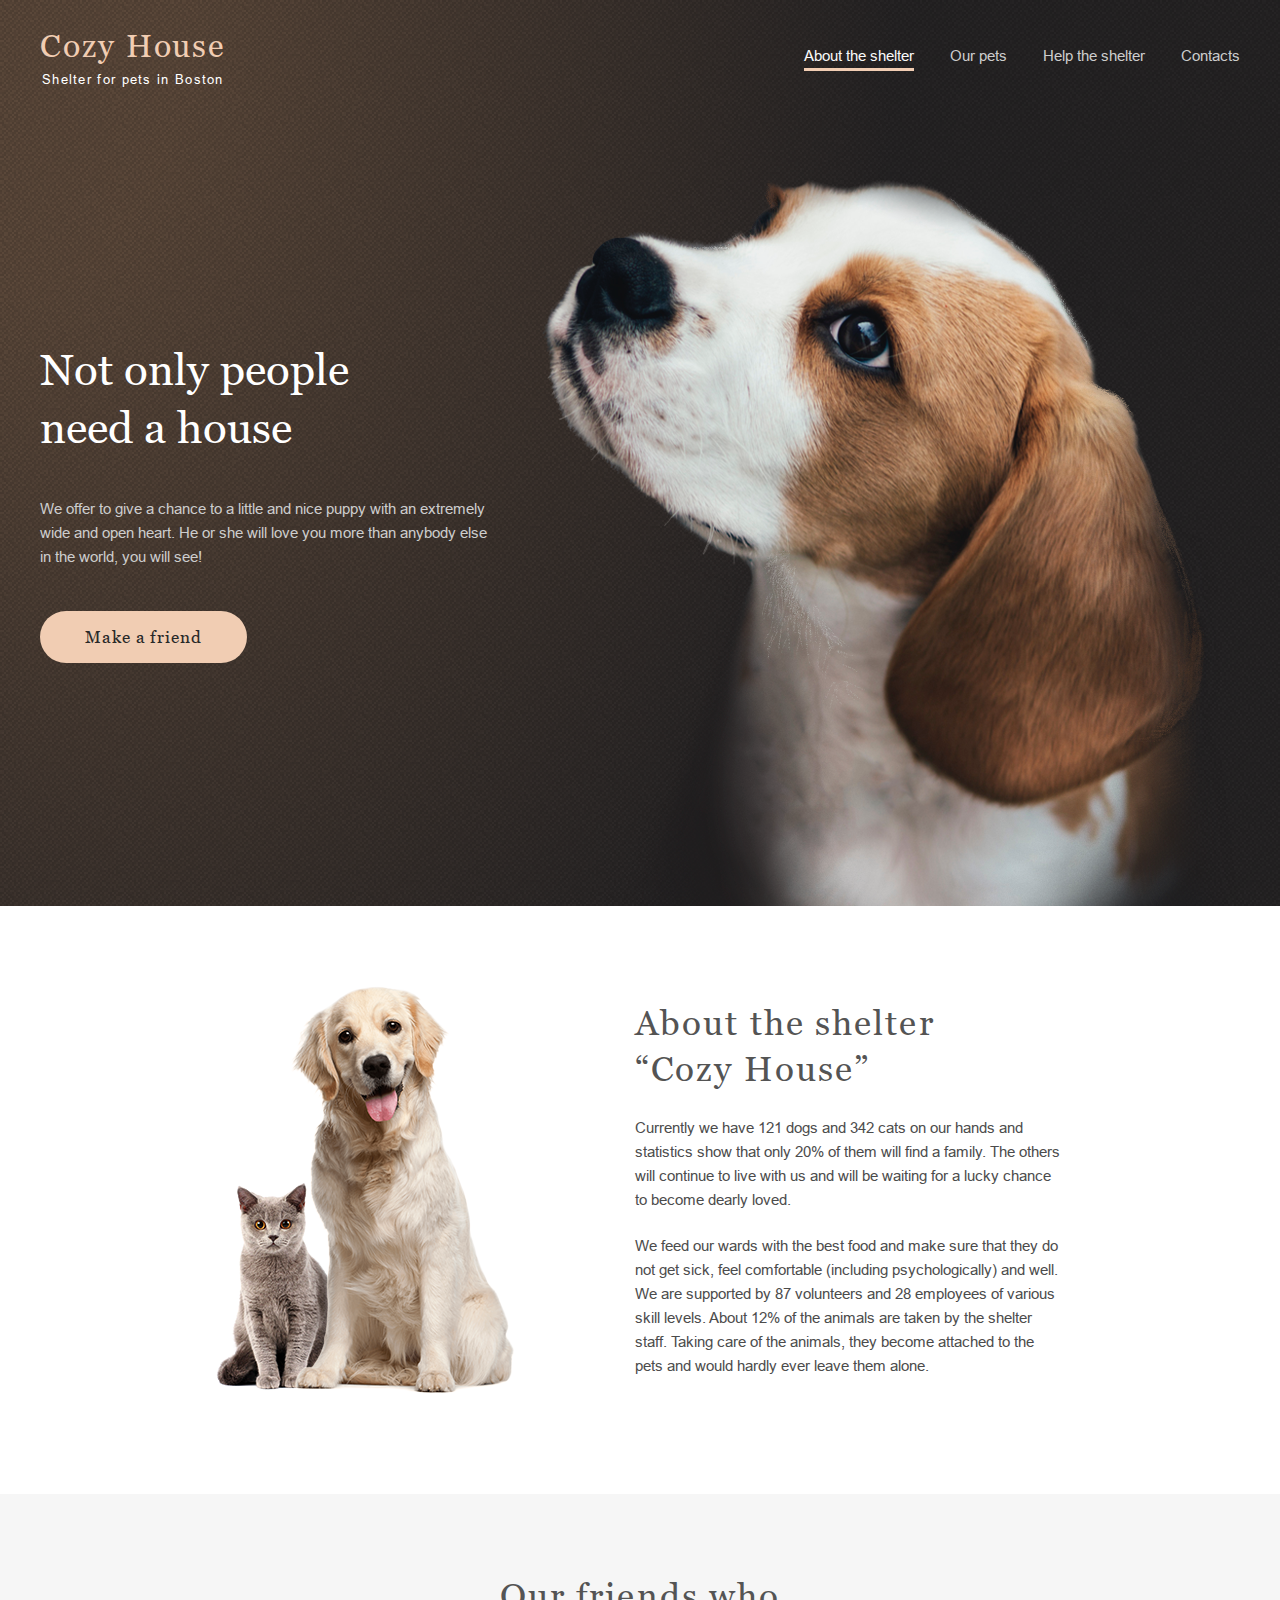
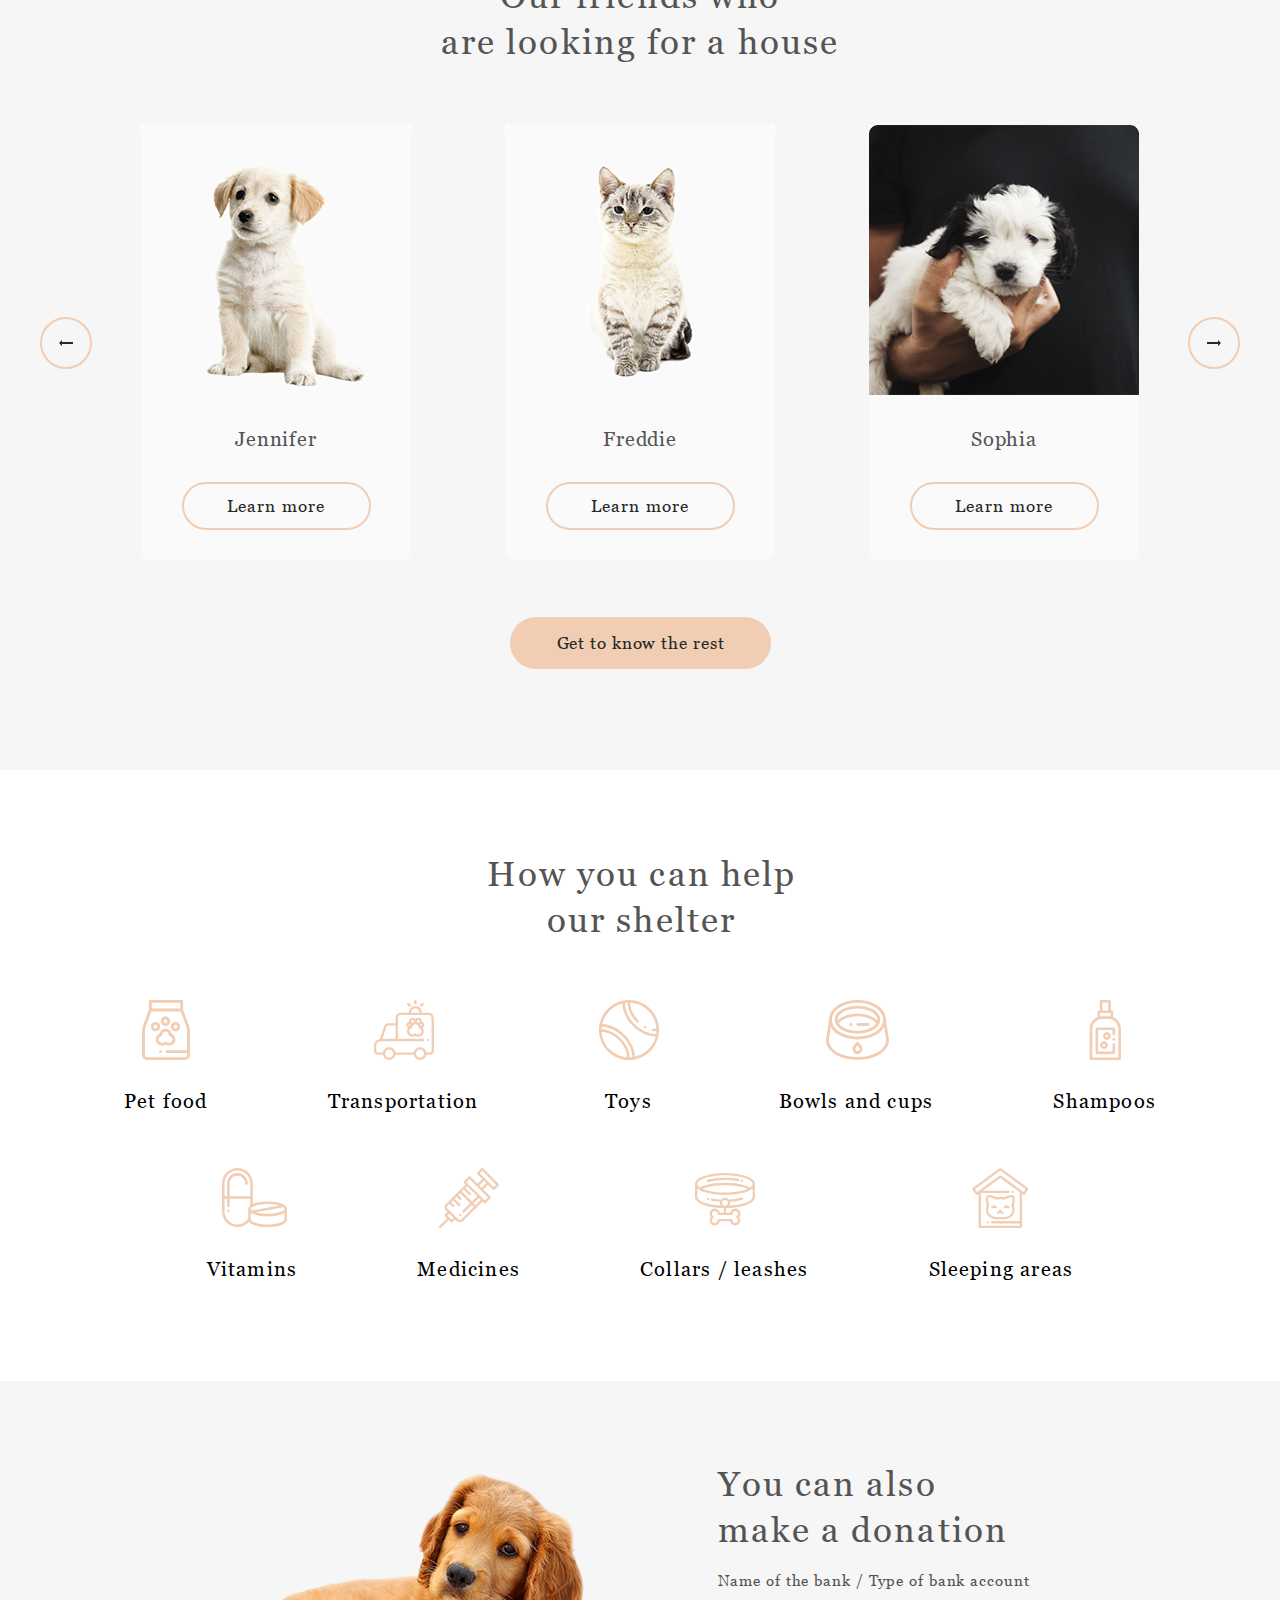
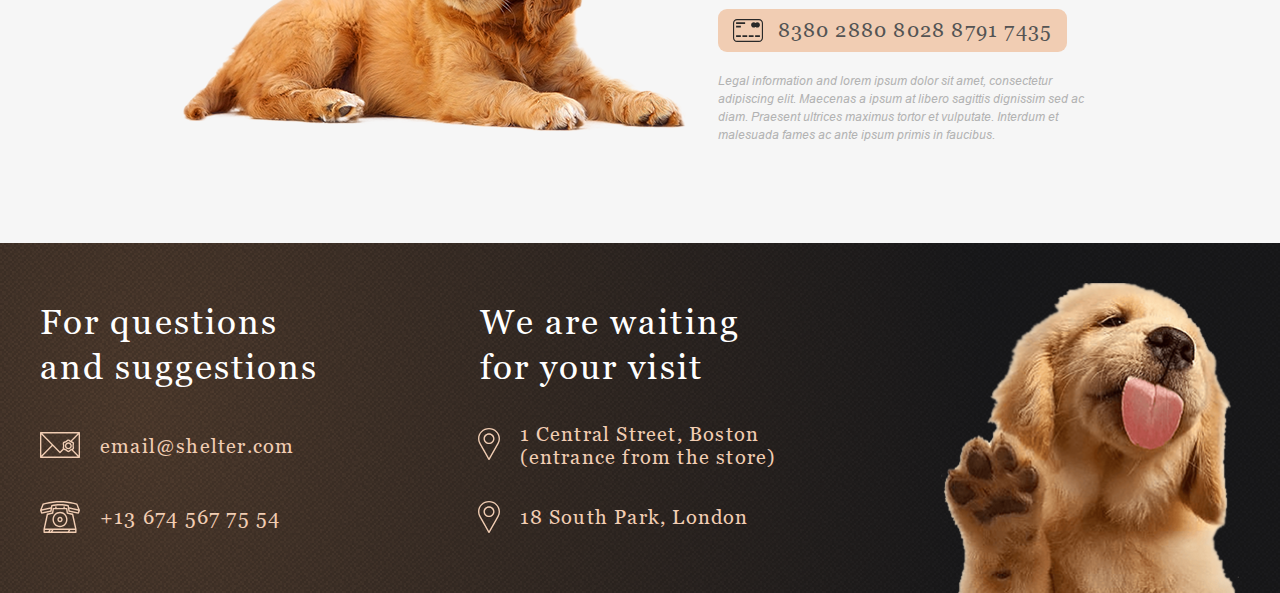
==== commit 9cef1642: "feat: pagination, slider, pop-up, burger menu" ====
--- a/shelter/index.html
+++ b/shelter/index.html
@@ -1,17 +1,17 @@
 <!DOCTYPE html>
-<html lang="en">
+<html class="html" lang="en">
 
 <head>
   <meta charset="UTF-8">
   <meta http-equiv="X-UA-Compatible" content="IE=edge">
   <meta name="viewport" content="width=device-width, initial-scale=1.0">
   <link rel="stylesheet" href="./assets/style/normalize.css">
-  <link rel="stylesheet" href="./assets/style/style.css">
+  <link rel="stylesheet" href="./assets/style/styleNew.css">
   <link rel="icon" href="./assets/image/favicon/mood.png">
   <title>Shelter</title>
 </head>
 
-<body class="body">
+<body class="body bodyMain">
   <header class="header">
     <div class="header-row container">
       <div class="header-top">
@@ -50,7 +50,32 @@
       </div>
     </div>
   </header>
+
   <main class="main">
+    <div class="pop-up">
+      <div class="pop-up_pet">
+        <button class="pet_btnClose"></button>
+        <div class="pet_img">
+          <img class="pet_img_img" src="" alt="">
+        </div>
+        <div class="pet_content">
+          <div>
+            <h4 class="content_name"></h4>
+            <p class="content_aboutPet"><span class="content_aboutPet__type">Dog</span> - <span
+                class="content_aboutPet__breed">Labrador</span></p>
+          </div>
+          <p class="content_description">Jennifer is a sweet 2 months old Labrador that is patiently waiting to find a
+            new forever home. This girl really enjoys being able to go outside to run and play, but won't hesitate to
+            play up a storm in the house if she has all of her favorite toys.</p>
+          <ul class="content_list">
+            <li class="content_item">Age: <span class="item_description item_age">2 months</span></li>
+            <li class="content_item">Inoculations: <span class="item_description item_inoculations">none</span></li>
+            <li class="content_item">Diseases: <span class="item_description item_diseases">none</span></li>
+            <li class="content_item">Parasites: <span class="item_description item_parasites">none</span></li>
+          </ul>
+        </div>
+      </div>
+    </div>
     <section class="about" id="aboutTheShelter">
       <div class="container">
         <div class="about-row">
@@ -79,27 +104,30 @@
       </div>
 
     </section>
-    <section class="our-friends" id="ourPets">
-      <div class="our-friends-row container">
-        <h2 class="our-friends__title title">Our friends who<br> are looking for a house</h2>
-        <div class="our-friends-slideCarusel-wrapper">
-          <div class="our-friends-slideCarusel">
-            <div class="our-friends-SliderPrev" data-slider-value="prev">
-            </div>
-            <div class="our-friends-list">
-            </div>
-            <div class="our-friends-SliderNext" data-slider-value="next">
-            </div>
-          </div>
-
-        </div>
-
-        <button class="slide-prev slider-icon"></button>
-        <button class="slide-next slider-icon"></button>
-        <a href="./pages/Pets/pets.html" class="our-friends__more btn">Get to know the rest</a>
-      </div>
-
-    </section>
+
+    <section class="ourFriends" id="ourPets">
+      <div class="ourFriends__row container">
+        <h2 class="ourFriends__title title">Our friends who<br> are looking for a house</h2>
+        <div class="carusel__wrapper">
+          <button class="slide-prev slider-icon"></button>
+          <div class="carusel">
+            <div class="carusel__container">
+              <div class="card__group card-group__prev">
+              </div>
+              <div class="card__group card-group__active">
+              </div>
+              <div class="card__group card-group__next">
+              </div>
+            </div>
+          </div>
+
+          <button class="slide-next slider-icon"></button>
+        </div>
+        <a href="./pages/Pets/pets.html" class="ourFriends__more btn">Get to know the rest</a>
+      </div>
+
+    </section>
+
     <section class="help" id="helpTheShelter">
       <div class="help-row container">
         <h2 class="help__title title">How you can help<br>our shelter</h2>
@@ -212,7 +240,7 @@
       </div>
     </div>
 
-    <script type="module" src="./index.js"></script>
+    <script type="module" src="./indexNew.js"></script>
 
   </footer>
 
--- a/shelter/assets/style/styleNew.css
+++ b/shelter/assets/style/styleNew.css
@@ -0,0 +1,1474 @@
+@font-face {
+  font-family: 'Arial';
+  src: url('./../fonts/arial/Arial-ItalicMT.woff2') format('woff2'),
+    url('./../fonts/arial/Arial-ItalicMT.woff') format('woff');
+  font-weight: normal;
+  font-style: italic;
+}
+
+@font-face {
+  font-family: 'Arial';
+  src: url('./../fonts/arial/ArialMT.woff2') format('woff2'),
+    url('./../fonts/arial/ArialMT.woff') format('woff');
+  font-weight: normal;
+  font-style: normal;
+}
+
+@font-face {
+  font-family: 'Georgia';
+  src: url('./../fonts/georgia/Georgia-Italic.woff2') format('woff2'),
+    url('./../fonts/georgia/Georgia-Italic.woff') format('woff');
+  font-weight: normal;
+  font-style: italic;
+}
+
+@font-face {
+  font-family: 'Georgia';
+  src: url('./../fonts/georgia/Georgia.woff2') format('woff2'),
+    url('./../fonts/georgia/Georgia.woff') format('woff');
+  font-weight: normal;
+  font-style: normal;
+}
+
+:root {
+  --color-primary: #F1CDB3;
+  --color-primary-light: #FDDCC4;
+  --color-dark-s: #CDCDCD;
+  --color-dark-m: #B2B2B2;
+  --color-dark-l: #545454;
+  --color-dark-xl: #4C4C4C;
+  --color-dark-3xl: #292929;
+  --color-light-l: #F6F6F6;
+  --color-light-s: #FAFAFA;
+  --color-light-xl: #FFFFFF;
+}
+
+html {
+  scroll-behavior: smooth;
+  overflow: auto;
+  -ms-overflow-style: none;
+  scrollbar-width: none;
+  font-size: 10px;
+}
+
+html::-webkit-scrollbar {
+  width: 0;
+  height: 0;
+}
+
+/* BODY ----------------------------------------------------------------------------------------*/
+
+.body {
+  min-height: 100vh;
+  display: flex;
+  flex-direction: column;
+  font-family: 'Georgia';
+  font-size: 1.5rem;
+}
+
+._lock {
+  overflow: hidden;
+}
+
+.container {
+  max-width: 1280px;
+  padding-left: 40px;
+  padding-right: 40px;
+  margin: 0 auto;
+}
+
+/* HEADER ----------------------------------------------------------------------------------------*/
+
+.header {
+  background: url('./../image/mainPage/noise_transparent@2x.png'),
+    radial-gradient(100% 215.42% at 0% 0%, #5b483a 15%, #262425 70%);
+
+}
+
+.header-top {
+  padding: 30px 0px;
+  display: flex;
+  justify-content: space-between;
+  align-items: center;
+}
+
+.header-logo {
+  display: flex;
+  flex-direction: column;
+  align-items: center;
+}
+
+.header-logo__title {
+  color: var(--color-primary);
+  font-size: 3.2rem;
+  letter-spacing: 0.06em;
+}
+
+.header-logo__subtitle {
+  color: var(--color-light-xl);
+  font-family: 'Arial';
+  font-size: 1.3rem;
+  line-height: 0.94rem;
+  letter-spacing: 0.1em;
+  margin-top: 13px;
+  margin-left: 2px;
+}
+
+/* NAVIGATE ----------------------------------------------------------------------------------------*/
+
+.nav-list {
+  display: flex;
+}
+
+.nav-list__item {
+  margin-top: -3px;
+  font-family: 'Arial';
+  margin-left: 36px;
+}
+
+.nav-list__item:first-child {
+  margin-left: 0;
+}
+
+.nav-list__item a {
+  padding: 8px 0 4px;
+  cursor: pointer;
+  color: var(--color-dark-s);
+  transition: all 0.1s ease;
+}
+
+.nav-list__item a:hover {
+  color: var(--color-light-s);
+}
+
+.nav-list__item a:active {
+  color: var(--color-light-s);
+  border-bottom: 3px solid var(--color-primary);
+}
+
+.nav-list__item_active a {
+  cursor: default;
+  color: var(--color-light-s);
+  border-bottom: 3px solid var(--color-primary);
+}
+
+/*  HAMBURGER --------------------------------------------------------------------- */
+
+.hamburger {
+  display: none;
+  position: absolute;
+  top: 47px;
+  right: 20px;
+  width: 30px;
+  height: 22px;
+  cursor: pointer;
+  transition: all 0.3s ease 0s;
+}
+
+.hamburger__line,
+.hamburger::before,
+.hamburger::after {
+  content: "";
+  display: block;
+  position: absolute;
+  width: 100%;
+  height: 2px;
+  background-color: var(--color-primary);
+}
+
+.hamburger__line {
+  top: calc(50% - 1px);
+  left: 0;
+}
+
+.hamburger::before {
+  top: 0;
+  left: 0;
+}
+
+.hamburger::after {
+  bottom: 0;
+  left: 0;
+}
+
+/* NOT ONLY --------------------------------------------------------------------- */
+
+.header-bottom {
+  display: flex;
+  justify-content: space-between;
+  margin-top: 64px;
+  /* padding: 0 40px; */
+}
+
+.not-only__column {
+  margin-top: 164px;
+}
+
+.not-only__title {
+  max-width: 310px;
+  font-size: 4.4rem;
+  line-height: 130%;
+  color: var(--color-light-xl);
+}
+
+.not-only__info {
+  margin-top: 40px;
+  max-width: 460px;
+  font-family: 'Arial';
+  font-size: 15px;
+  line-height: 160%;
+  color: var(--color-dark-s);
+}
+
+.not-only__bnt {
+  margin-top: 42px;
+  width: 207px;
+  height: 52px;
+}
+
+.btn {
+  display: flex;
+  justify-content: center;
+  align-items: center;
+  background: var(--color-primary);
+  border-radius: 10rem;
+  font-size: 1.7rem;
+  line-height: 130%;
+  letter-spacing: 0.09rem;
+  color: var(--color-dark-3xl);
+  /* transition: all 0.5s ease; */
+}
+
+.btn:hover {
+  background: var(--color-primary-light);
+}
+
+.not-only__img {
+  max-width: 698px;
+  max-height: 728px;
+}
+
+.not-only__img img {
+  width: 100%;
+  height: 100%;
+  object-fit: contain;
+}
+
+/* MAIN ----------------------------------------------------------------------------------------*/
+
+.main {
+  flex: 1 1 auto;
+}
+
+/* POP_UP ----------------------------------------------------------------------------------------*/
+.pop-up {
+  display: flex;
+  align-items: center;
+  justify-content: center;
+  width: 100%;
+  height: 100%;
+  background: rgba(29, 29, 29, 0.6);
+  position: fixed;
+  top: 0;
+  left: 0;
+  z-index: 5;
+  opacity: 0;
+  visibility: hidden;
+  transition: all 0.8s ease 0s;
+  cursor: pointer;
+}
+
+.visible {
+  opacity: 1;
+  visibility: visible;
+}
+
+.pop-up.visible .pop-up_pet {
+  opacity: 1;
+  transform: translate(0px, 0%);
+}
+
+.pop-up_pet {
+  display: flex;
+  justify-content: space-between;
+  position: relative;
+  width: 900px;
+  height: 500px;
+  background-color: var(--color-light-s);
+  border-radius: 9px;
+  cursor: default;
+  opacity: 0;
+  transition: all 0.5s ease 0s;
+  transform: translate(0px, -100%);
+}
+
+.pet_btnClose {
+  position: absolute;
+  top: -10%;
+  right: -6%;
+  width: 52px;
+  height: 52px;
+  border: 2px solid var(--color-primary);
+  background-color: transparent;
+  border-radius: 50%;
+}
+
+.pet_btnClose:hover {
+  background-color: var(--color-primary);
+  transition: 0.3s ease;
+  ;
+}
+
+.pet_btnClose::before,
+.pet_btnClose::after {
+  content: '';
+  position: absolute;
+  top: calc(50% - 10px);
+  left: calc(50% - 1px);
+  width: 2px;
+  height: 20px;
+  border-radius: 3px;
+  background-color: var(--color-dark-3xl);
+}
+
+.pet_btnClose::before {
+  transform: rotate(45deg);
+}
+
+.pet_btnClose::after {
+  transform: rotate(-45deg);
+}
+
+.pet_img {
+  max-width: 500px;
+  max-height: 500px;
+}
+
+.pet_img img {
+  width: 100%;
+  height: 100%;
+  object-fit: cover;
+  border-radius: 9px 0px 0px 9px;
+}
+
+.pet_content {
+  display: flex;
+  flex-direction: column;
+  justify-content: space-between;
+  padding: 50px 20px 90px 20px;
+  max-width: 400px;
+  letter-spacing: 0.06em;
+}
+
+.content_name {
+  font-size: 3.5rem;
+  line-height: 130%;
+  margin-bottom: 10px;
+}
+
+.content_aboutPet {
+  font-size: 2rem;
+  line-height: 1.4rem;
+}
+
+.content_description {
+  font-size: 1.5rem;
+  line-height: 110%;
+}
+
+.content_item {
+  position: relative;
+  font-weight: bold;
+  margin-bottom: 11px;
+  padding-left: 14px;
+}
+
+.content_item::before {
+  content: '';
+  position: absolute;
+  top: 6px;
+  left: 0px;
+  width: 4px;
+  height: 4px;
+  border-radius: 50%;
+  background-color: var(--color-primary);
+}
+
+.content_item:last-child {
+  margin-bottom: 0px;
+}
+
+.item_description {
+  font-weight: normal;
+}
+
+/* ABOUT ----------------------------------------------------------------------------------------*/
+
+.about-row {
+  display: flex;
+  justify-content: space-between;
+  padding-top: 80px;
+  padding-bottom: 100px;
+  width: 850px;
+  margin: 0 auto;
+}
+
+.about__img {
+  max-width: 300px;
+  max-height: 408px;
+}
+
+.about__img img {
+  width: 100%;
+  height: 100%;
+  object-fit: contain;
+}
+
+.about__title {
+  margin-top: 15px;
+}
+
+.title {
+  font-size: 3.5rem;
+  line-height: 130%;
+  letter-spacing: 0.06em;
+  color: #545454;
+}
+
+.about__description {
+  margin-top: 24px;
+  max-width: 430px;
+  font-family: 'Arial';
+  line-height: 160%;
+  color: var(--color-dark-xl);
+}
+
+.about__description p {
+  margin-bottom: 22px;
+}
+
+.about__description p:last-child {
+  margin-bottom: 0;
+}
+
+/* OUR-FRIENDS ----------------------------------------------------------------------------------------*/
+
+.ourFriends {
+  background-color: var(--color-light-l);
+  padding-bottom: 101px;
+}
+
+
+.ourFriends__row {
+  display: flex;
+  flex-direction: column;
+  align-items: center;
+}
+
+.ourFriends__title {
+  padding: 80px 0 60px;
+  text-align: center;
+}
+
+/* slider */
+.carusel__wrapper {
+  position: relative;
+  display: flex;
+  justify-content: space-between;
+  align-items: center;
+  flex-direction: row;
+
+  width: 100%;
+  height: 100%;
+  max-width: 1200px;
+}
+
+.slider-icon {
+  position: relative;
+  border: 2px solid var(--color-primary);
+  border-radius: 100px;
+  background-color: transparent;
+  width: 52px;
+  height: 52px;
+  transition: all 0.3s ease;
+}
+
+.slider-icon_disabled {
+  opacity: 0.4;
+}
+
+.slider-icon:hover {
+  border: 2px solid var(--color-primary-light);
+  background-color: var(--color-primary-light);
+}
+
+.slider-icon_disabled:hover {
+  background-color: transparent;
+}
+
+.slide-prev::before,
+.slide-next::before {
+  content: "";
+  position: absolute;
+  top: 21px;
+  left: 17px;
+  width: 14px;
+  height: 6px;
+  background-image: url("./../image/mainPage/Arrow.svg");
+}
+
+.slide-prev::before {
+  transform: rotate(180deg);
+}
+
+.carusel {
+  width: 1092px;
+  overflow: hidden;
+}
+
+.carusel__container {
+  position: relative;
+  display: flex;
+  justify-content: flex-start;
+  transform: translateX(-100%);
+  transition: all 1s ease;
+}
+
+.card__group {
+  display: flex;
+  flex-direction: row;
+  justify-content: space-between;
+  align-items: center;
+  width: 1092px;
+  height: 435px;
+
+}
+
+.no-transition {
+  transition: none;
+}
+
+.animate__left {
+  transform: translateX(0%);
+}
+
+.animate__right {
+  transform: translateX(-200%);
+}
+
+.ourFriends__more {
+  width: 261px;
+  height: 52px;
+  padding-left: 1px;
+  margin: 57px auto 0;
+}
+
+.card-item {
+  display: flex;
+  flex-direction: column;
+  justify-content: space-between;
+  align-items: center;
+  width: 270px;
+  height: 435px;
+  background-color: var(--color-light-s);
+  border-radius: 9px;
+  padding-bottom: 30px;
+  margin: 0 47px;
+}
+
+.card-item:hover {
+  cursor: pointer;
+  background-color: var(--color-light-xl);
+  box-shadow: 0px 2px 35px 14px rgba(13, 13, 13, 0.04);
+}
+
+.card-item__img {
+  overflow: hidden;
+  width: 270px;
+  height: 270px;
+}
+
+.card-item__img img {
+  object-fit: cover;
+  width: 100%;
+  height: 100%;
+}
+
+.card-item__name {
+  font-size: 2rem;
+  line-height: 1.4rem;
+  letter-spacing: 0.08rem;
+  color: var(--color-dark-l);
+}
+
+.card-item__button {
+  width: 70%;
+  height: 12%;
+  font-size: 1.7rem;
+  line-height: 130%;
+  background-color: var(--color-light-s);
+  border-radius: 10rem;
+  letter-spacing: 0.06em;
+  border: 2px solid var(--color-primary);
+  color: #292929;
+  /* transition: all 0.5s ease; */
+}
+
+.card-item__button:hover {
+  background: var(--color-primary)
+}
+
+/* HELP ----------------------------------------------------------------------------------------*/
+
+.help {
+  padding: 82px 0 100px;
+}
+
+.help-row {
+  display: flex;
+  flex-direction: column;
+  align-items: center;
+}
+
+.help__title {
+  padding-left: 3px;
+  text-align: center;
+}
+
+.help-list {
+  margin-top: 57px;
+  max-width: 1032px;
+  height: 281px;
+  display: flex;
+  flex-wrap: wrap;
+  justify-content: center;
+  row-gap: 55px;
+  column-gap: 120px;
+}
+
+.help-item__subtitle {
+  margin-top: 36px;
+  text-align: center;
+  font-size: 2rem;
+  line-height: 1.15rem;
+  letter-spacing: 0.06em;
+}
+
+.help-list__img {
+  margin: 0 auto;
+  height: 60px;
+  width: 60px;
+  object-fit: cover;
+}
+
+.help-list__img img {
+  display: block;
+  margin: 0 auto;
+  height: 100%;
+  width: auto;
+}
+
+.help-list__item:nth-child(8) .help-list__img {
+  margin-top: 5px;
+  width: 58px;
+  height: auto;
+}
+
+.help-list__item:nth-child(8) .help-item__subtitle {
+  margin-top: 38px;
+}
+
+
+/* IN-ADDITION ----------------------------------------------------------------------------------------*/
+
+.in-addition {
+  background-color: #F6F6F6;
+}
+
+.in-addition-row {
+  display: flex;
+  justify-content: space-between;
+  max-width: 915px;
+  margin: 0 auto;
+  padding: 81px 0px 99px;
+}
+
+.in-addition__img {
+  max-width: 505px;
+  max-height: 261px;
+  margin-top: 10px;
+}
+
+.in-addition__img img {
+  width: 100%;
+  height: 100%;
+  object-fit: contain;
+}
+
+.in-addition__info {
+  max-width: 380px;
+  color: var(--color-dark-l);
+}
+
+.in-addition__title {
+  line-height: 130%;
+  margin-bottom: 20px;
+}
+
+.in-addition__bank {
+  line-height: 110%;
+  letter-spacing: 0.09rem;
+  margin-bottom: 19px;
+}
+
+.in-addition__account {
+  position: relative;
+  display: inline-block;
+  padding: 10px 15px 10px 60px;
+  background-color: var(--color-primary);
+  color: var(--color-dark-l);
+  font-size: 2rem;
+  line-height: 115%;
+  letter-spacing: 0.06em;
+  border-radius: 0.9rem;
+  margin-bottom: 20px;
+}
+
+.in-addition__account::before {
+  content: "";
+  position: absolute;
+  top: 10px;
+  left: 15px;
+  width: 30px;
+  height: 23px;
+  background-image: url("./../image/mainPage/credit-card.svg");
+}
+
+.in-addition__description {
+  color: var(--color-dark-m);
+  font-family: 'Arial';
+  font-style: italic;
+  font-size: 1.2rem;
+  line-height: 150%;
+}
+
+/* FOOTER ----------------------------------------------------------------------------------------*/
+
+.footer {
+  background: url('./../image/mainPage/noise_transparent@2x.png'), radial-gradient(110.57% 538.64% at 10.73% 50%, #513D2F 0%, #1A1A1C 60%), #211F20;
+}
+
+.footer-row {
+  display: flex;
+  justify-content: space-between;
+  padding: 40px 40px 0 40px;
+}
+
+.footer-connect {
+  padding-top: 17px;
+}
+
+.footer-connect__title {
+  color: var(--color-light-xl);
+  max-width: 280px;
+}
+
+.footer-connect-list {
+  margin-top: 44px;
+}
+
+.footer-connect__item {
+  margin-bottom: 48px;
+}
+
+.footer-connect__item:last-child {
+  margin-bottom: 0px;
+}
+
+.footer-item__link {
+  font-size: 2rem;
+  line-height: 115%;
+  letter-spacing: 0.06em;
+  color: var(--color-primary);
+}
+
+.item__email a,
+.item__phone a {
+  position: relative;
+  padding-left: 60px;
+  margin-bottom: 45px;
+}
+
+.item__email a::before,
+.item__phone a::before {
+  content: "";
+  position: absolute;
+  width: 40px;
+}
+
+.item__email a::before {
+  top: -3px;
+  left: 0;
+  background-image: url("./../image/mainPage/mail.svg");
+  height: 26px;
+}
+
+.item__phone a::before {
+  top: -5px;
+  left: 0;
+  background-image: url("./../image/mainPage/phone.svg");
+  height: 32px;
+}
+
+.footer-adress {
+  padding-left: 1px;
+  padding-top: 17px;
+}
+
+.footer-adress__title {
+  color: var(--color-light-xl);
+  max-width: 270px;
+}
+
+.footer-adress-list {
+  margin-top: 32px;
+}
+
+.footer-adress-list li {
+  margin-bottom: 37px;
+}
+
+.footer-adress-list li:last-child {
+  margin-bottom: 0px;
+}
+
+.footer-adress__item a {
+  position: relative;
+}
+
+.footer-adress__item a span {
+  display: inline-block;
+  max-width: 302px;
+  padding-left: 40px;
+}
+
+.item__location1 a::before,
+.item__location2 a::before {
+  content: "";
+  position: absolute;
+  background-image: url("./../image/mainPage/pin.svg");
+  width: 22px;
+  height: 32px;
+}
+
+.item__location1 a::before {
+  top: -18px;
+  left: -2px;
+}
+
+.item__location2 a::before {
+  top: -5px;
+  left: -2px;
+}
+
+.footer-img {
+  max-width: 300px;
+  max-height: 310px;
+}
+
+.footer-img img {
+  width: 100%;
+  height: 100%;
+  object-fit: contain;
+}
+
+/* MEDIA ----------------------------------------------------------------------------------------------------*/
+
+@media only screen and (max-width: 1276px) {
+  .card-item {
+    margin: 0 20px;
+  }
+
+  .carusel {
+    width: 930px;
+  }
+
+  .card__group {
+    width: 930px;
+  }
+}
+
+
+@media only screen and (max-width: 1160px) {
+
+  .header-bottom {
+    flex-direction: column;
+    margin-top: 34px;
+  }
+
+  .not-only__column {
+    margin-top: 0px;
+  }
+
+  .not-only__info {
+    max-width: 100%;
+  }
+
+  .not-only__bnt {
+    margin: 0 auto;
+    margin-top: 42px;
+    width: 207px;
+    height: 52px;
+  }
+
+  .not-only__img {
+    align-self: flex-end;
+    max-width: 569px;
+    max-height: 593px;
+    margin-top: 100px;
+  }
+
+}
+
+@media only screen and (max-width: 1130px) {
+
+  .about-row {
+    flex-direction: column-reverse;
+    align-items: center;
+    width: 100%;
+  }
+
+  .about__title {
+    margin: 0 auto;
+    text-align: center;
+  }
+
+  .about__description {
+    max-width: 100%;
+  }
+
+  .about__img {
+    margin-top: 80px;
+  }
+
+  .help-list {
+    max-width: 900px;
+    column-gap: 35px;
+  }
+
+  .footer-row {
+    flex-wrap: wrap;
+    justify-content: center;
+    column-gap: 8%;
+    row-gap: 70px;
+    padding: 13px 40px 0 40px;
+  }
+
+}
+
+@media only screen and (max-width: 1114px) {
+
+  .pop-up_pet {
+    max-width: 630px;
+    max-height: 350px;
+  }
+
+  .pet_btnClose {
+    top: -13%;
+    right: -7%;
+    width: 45px;
+    height: 45px;
+  }
+
+  .pet_content {
+    max-width: 260px;
+    padding: 10px 20px 20px 0;
+  }
+
+  .pet_img {
+    max-width: 350px;
+    max-height: 350px;
+  }
+
+  .content_name {
+    margin-bottom: 5px;
+  }
+
+  .content_description {
+    font-size: 1.3rem;
+  }
+
+  .content_item {
+    margin-bottom: 5px;
+  }
+
+  .carusel {
+    width: 620px;
+  }
+
+  .card__group {
+    width: 620px;
+  }
+
+}
+
+@media only screen and (max-width: 990px) {
+
+  .in-addition-row {
+    flex-direction: column-reverse;
+    align-items: center;
+    padding: 81px 0px 100px;
+  }
+
+  .in-addition__img {
+    margin-top: 60px;
+  }
+
+}
+
+@media only screen and (max-width: 804px) {
+
+  .container {
+    padding-left: 30px;
+    padding-right: 30px;
+  }
+
+  .carusel {
+    width: 588px;
+  }
+
+  .carusel__wrapper {
+    max-width: 710px;
+  }
+
+  .card__group {
+    width: 588px;
+    column-gap: 0px;
+  }
+
+  .card-item {
+    margin: 0 12px;
+  }
+}
+
+@media only screen and (max-width: 768px) {
+
+  .about-row {
+    padding-top: 81px;
+    padding-bottom: 101px;
+    max-width: 430px;
+  }
+
+  .about__title {
+    text-align: left;
+    margin: 0;
+  }
+
+  .about__description p {
+    margin-bottom: 23px;
+  }
+
+  .not-only__title {
+    margin-left: 17.5%;
+  }
+
+  .not-only__info {
+    margin: 0 auto;
+    padding-left: 4px;
+    margin-top: 41px;
+    max-width: 66%;
+  }
+
+  .help {
+    padding: 82px 0 103px;
+  }
+
+  .help-list {
+    margin-top: 54px;
+    max-width: 100%;
+    height: 449px;
+    display: grid;
+    justify-content: center;
+    grid-template-columns: repeat(3, 1fr);
+    grid-template-rows: repeat(3, 1fr);
+    grid-auto-rows: 1fr;
+    align-items: center;
+    gap: 55px 64px;
+  }
+
+  .footer-adress {
+    margin-left: 4px;
+  }
+
+}
+
+@media only screen and (max-width: 767px) {
+  .container {
+    padding-left: 10px;
+    padding-right: 10px;
+  }
+
+  /* ------------------------------------------------- */
+
+  .carusel__wrapper {
+    max-width: 692px;
+  }
+
+  .carusel {
+    width: 588px;
+  }
+
+  .card__group {
+    width: 588px;
+    column-gap: 0px;
+  }
+
+  .card-item {
+    margin: 0 12px;
+  }
+
+  /* ------------------------------------------------- */
+  .body._lock {
+    overflow: hidden;
+  }
+
+  .hamburger {
+    display: block;
+    z-index: 10;
+    transition: all 0.5s ease 0s;
+  }
+
+  .hamburger._active {
+    transform: rotate(90deg);
+  }
+
+  .header-menu._lock {
+    position: absolute;
+    top: 0;
+    left: 0;
+    width: 100%;
+    height: 100%;
+    background-color: rgba(41, 41, 41, 0.6);
+    transition: all 0.5s ease 0s;
+  }
+
+  .navigate {
+    height: 100%;
+    position: fixed;
+    top: 0;
+    right: -100%;
+    transition: right 0.5s ease 0s;
+  }
+
+  .navigate._active {
+    right: 0;
+  }
+
+  .nav-list {
+    width: 320px;
+    height: 100%;
+    background-color: var(--color-dark-3xl);
+    flex-direction: column;
+    row-gap: 40px;
+    justify-content: center;
+    align-items: center;
+  }
+
+  .nav-list__item {
+    margin-top: 0;
+    margin-left: 0;
+    font-size: 3.2rem;
+    line-height: 160%;
+  }
+
+}
+
+@media only screen and (max-width: 752px) {
+
+  .pop-up_pet {
+    max-width: 240px;
+    justify-content: center;
+  }
+
+  .pet_btnClose {
+    top: -13%;
+    right: -16%;
+    width: 45px;
+    height: 45px;
+  }
+
+  .pet_img {
+    display: none;
+  }
+
+  .pet_content {
+    padding: 10px;
+  }
+
+  .carusel__wrapper {
+    max-width: 708px;
+  }
+
+  .carusel {
+    width: 300px;
+  }
+
+  .card__group {
+    width: 300px;
+  }
+
+  .card-item {
+    margin: 0 15px;
+  }
+}
+
+@media only screen and (max-width: 750px) {
+
+  .not-only__title {
+    text-align: center;
+    margin: 0 auto;
+  }
+
+  .not-only__info {
+    max-width: 100%;
+    margin-left: -2px;
+    margin-top: 42px;
+    text-align: center;
+  }
+
+  .about-row {
+    max-width: 100%;
+  }
+
+  .about__title {
+    text-align: center;
+    margin: 0;
+  }
+
+  .carusel__wrapper {
+    justify-content: center;
+  }
+
+  .slider-icon {
+    position: absolute;
+    top: 455px;
+  }
+
+  .slide-prev {
+    left: 21.1%;
+  }
+
+  .slide-next {
+    right: 21.1%;
+  }
+
+  .ourFriends__more {
+    margin: 112px auto 0;
+  }
+
+}
+
+@media only screen and (max-width: 700px) {
+  .footer-row {
+    row-gap: 40px;
+  }
+
+  .footer-connect__title,
+  .footer-adress__title {
+    text-align: center;
+  }
+
+}
+
+@media only screen and (max-width: 650px) {
+  .help {
+    padding: 42px 0 45px;
+  }
+
+  .help-list {
+    height: 555px;
+    grid-template-columns: repeat(2, 1fr);
+    grid-template-rows: repeat(4, 1fr);
+    grid-auto-rows: 1fr;
+    gap: 28px 36px;
+    margin-top: 38px;
+  }
+
+  .help-item__subtitle {
+    margin-top: 25px;
+    font-size: 1.5rem;
+  }
+
+  .help-list__img {
+    height: 50px;
+    width: 50px;
+  }
+
+  .help-list__item:nth-child(8) .help-list__img {
+    width: auto;
+    height: 44px;
+  }
+
+  .help-list__item:nth-child(8) .help-item__subtitle {
+    margin-top: 25px;
+  }
+
+}
+
+@media only screen and (max-width: 600px) {
+  .title {
+    font-size: 2.5rem;
+    line-height: 130%;
+    letter-spacing: 0.06em;
+  }
+
+  .header-bottom {
+    margin-top: 32px;
+  }
+
+  .not-only__title {
+    font-size: 2.5rem;
+    line-height: 130%;
+    margin-top: -2px;
+    letter-spacing: 0.06em;
+  }
+
+  .about-row {
+    padding-top: 42px;
+    padding-bottom: 42px;
+  }
+
+  .about__column {
+    text-align: center;
+    padding: 0 15px;
+  }
+
+  .about__title {
+    margin-left: 2px;
+    text-align: center;
+  }
+
+  .about__description {
+    text-align: justify;
+    margin-bottom: 24px;
+  }
+
+  .about__img {
+    max-width: 260px;
+    max-height: 354px;
+    margin-top: 17px;
+  }
+
+  .in-addition-row {
+    padding: 42px 0px 42px;
+  }
+
+  .in-addition__info {
+    display: flex;
+    flex-direction: column;
+    align-self: center;
+  }
+
+  .in-addition__title {
+    text-align: center;
+    line-height: 130%;
+    margin-bottom: 23px;
+  }
+
+  .in-addition__bank {
+    text-align: center;
+    letter-spacing: 0rem;
+    margin-bottom: 23px;
+  }
+
+  .in-addition__account {
+    display: block;
+    width: 282px;
+    padding: 9px 17px 10px 60px;
+    font-size: 1.5rem;
+    line-height: 160%;
+    letter-spacing: 0.057em;
+    margin: 0 auto;
+    margin-bottom: 20px;
+  }
+
+  .in-addition__account::before {
+    left: 15px;
+  }
+
+  .in-addition__description {
+    text-align: justify;
+    font-size: 1.2rem;
+    letter-spacing: 150%;
+    padding: 0 10px;
+  }
+
+  .in-addition__img {
+    max-width: 260px;
+    margin-top: 43px;
+  }
+
+}
+
+@media only screen and (max-width: 370px) {
+
+  .container {
+    padding-left: 10px;
+    padding-right: 10px;
+  }
+
+  .footer-row {
+    row-gap: 27px;
+    padding: 13px 0 0 0;
+  }
+
+  .footer-adress {
+    padding-top: 17px;
+  }
+
+  .footer-adress__title {
+    padding-left: 31px;
+  }
+
+  .footer-adress-list {
+    margin-top: 40px;
+  }
+
+  .footer-adress-list li {
+    margin-bottom: 44px;
+  }
+
+  .item__email a {
+    position: relative;
+    padding-left: 71px;
+  }
+
+  .item__phone a {
+    padding-left: 77px;
+  }
+
+  .item__email a::before {
+    left: 13px;
+  }
+
+  .item__phone a::before {
+    left: 19px;
+  }
+
+  .header-row {
+    padding: 2px 20px 0px;
+  }
+
+  .not-only__img {
+    max-width: 260px;
+    max-height: 272px;
+    margin-top: 106px;
+  }
+
+  .footer-img {
+    max-width: 260px;
+    max-height: 269px;
+    margin-top: 15px;
+  }
+
+}